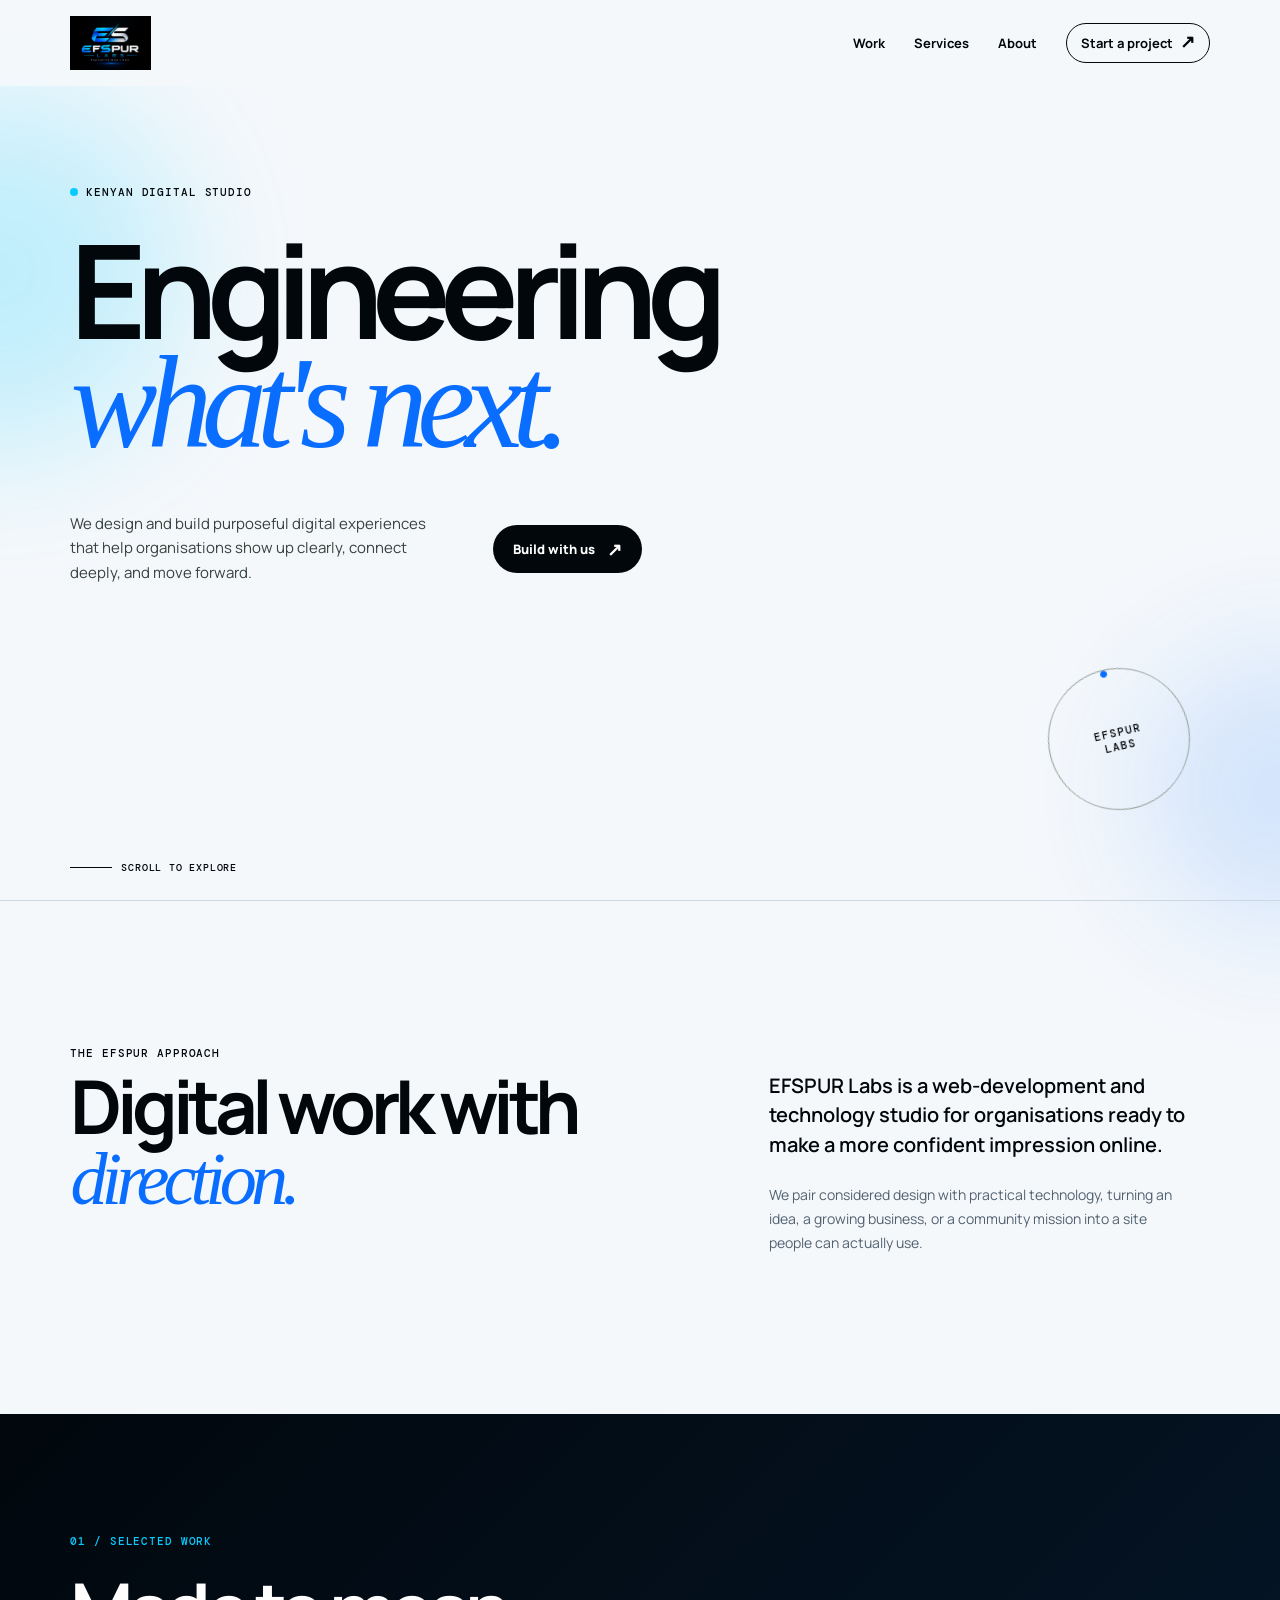
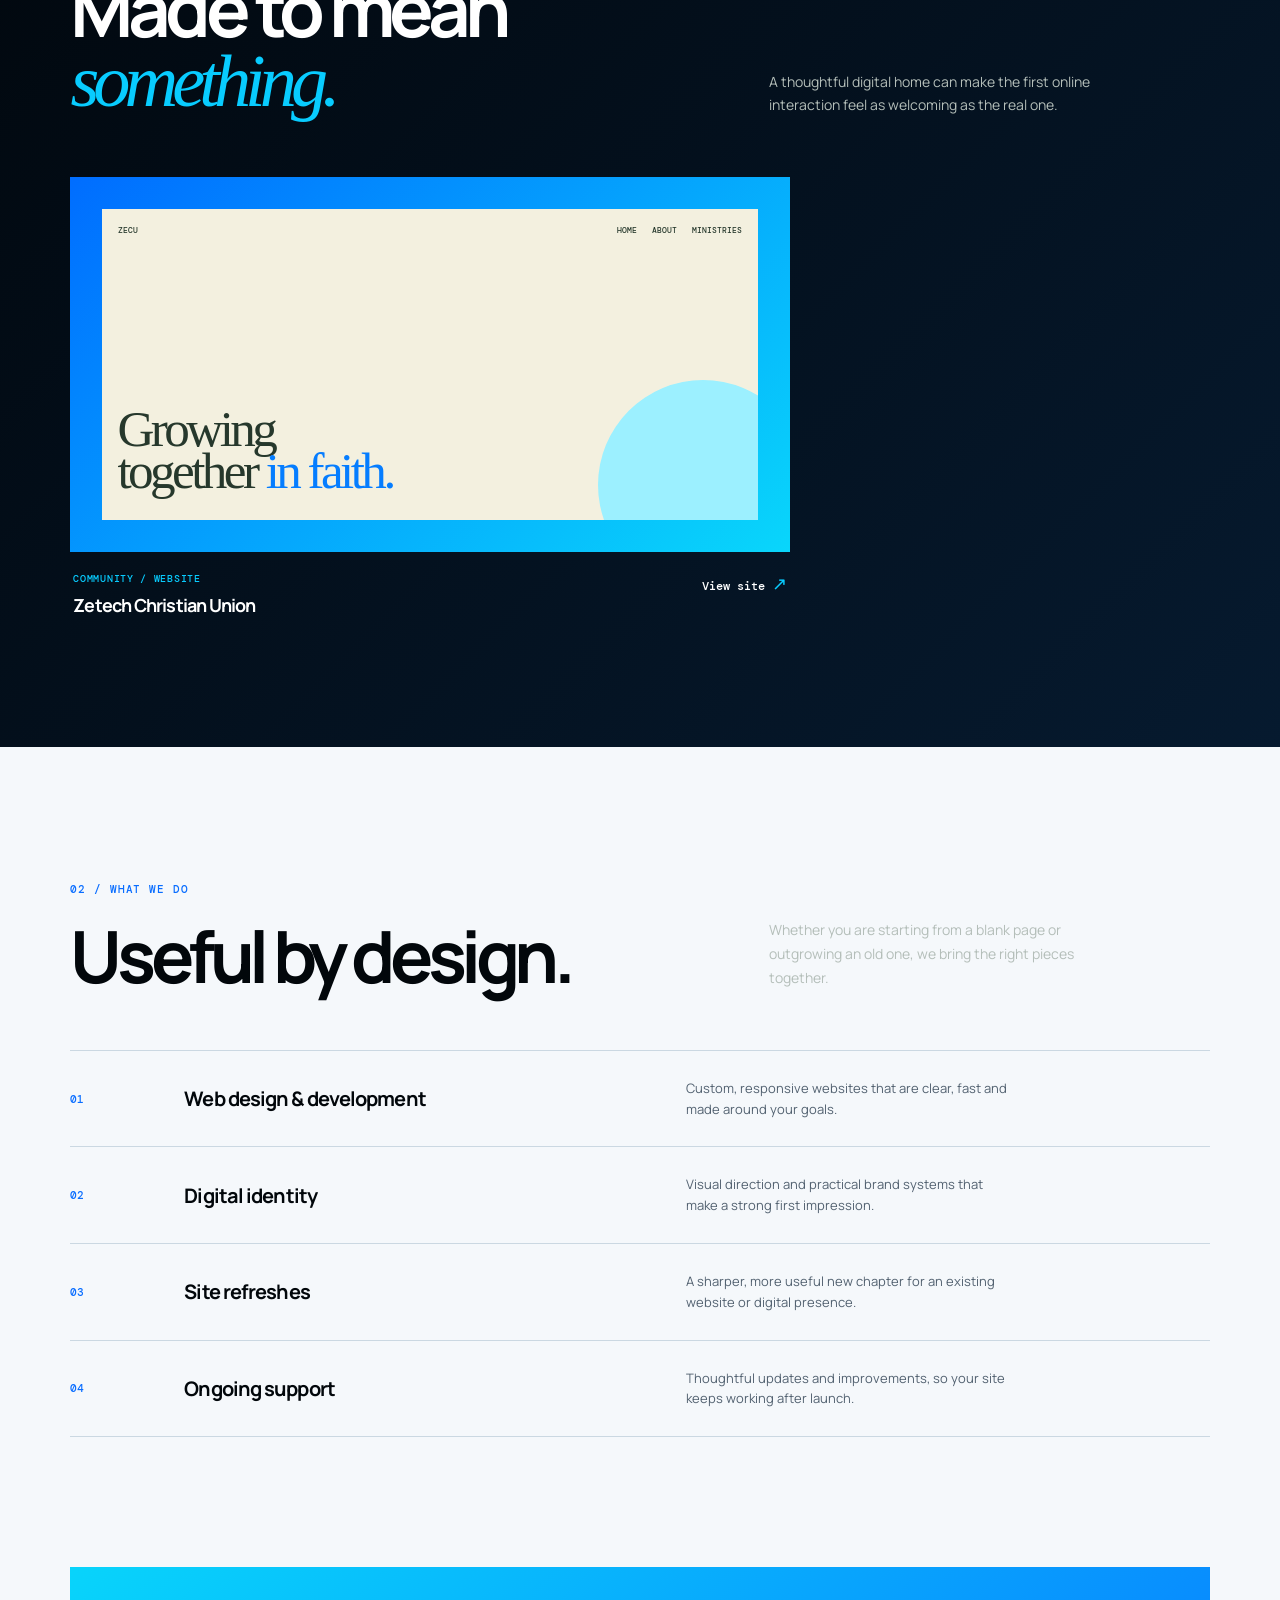
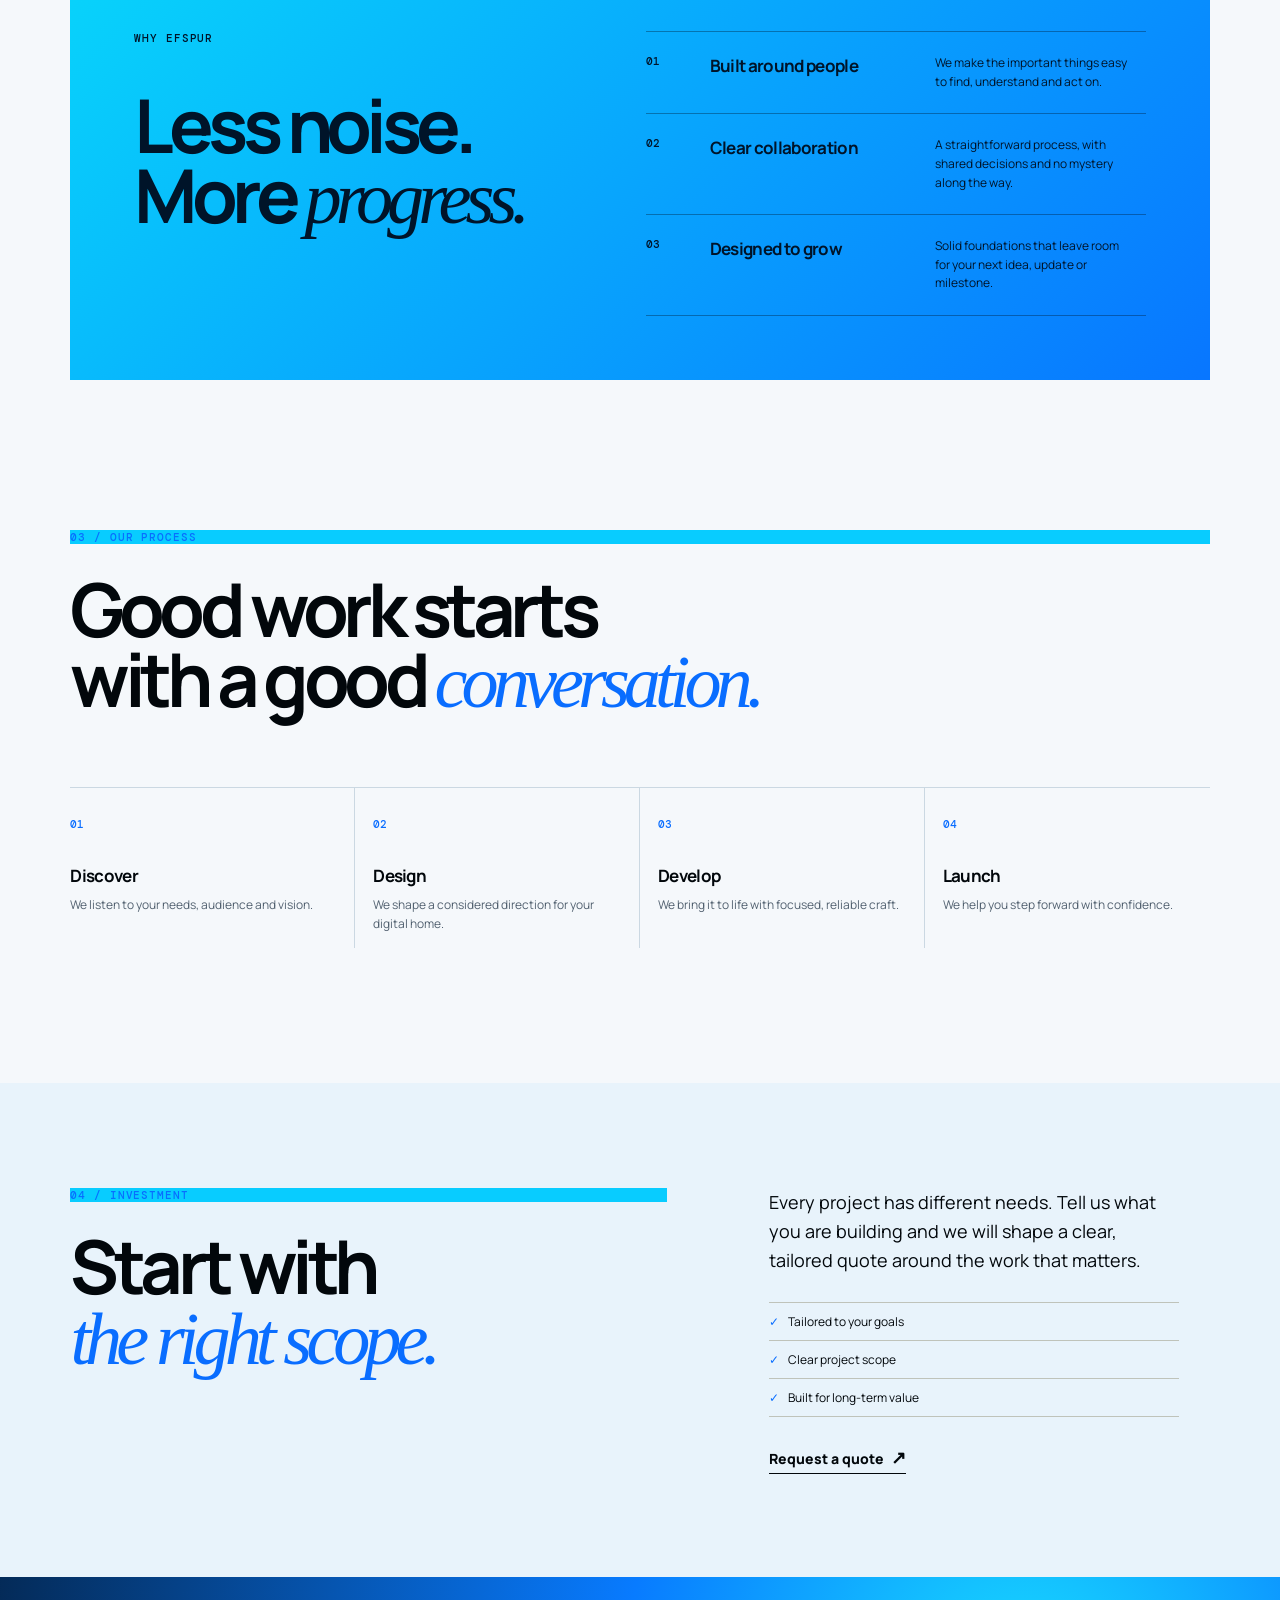
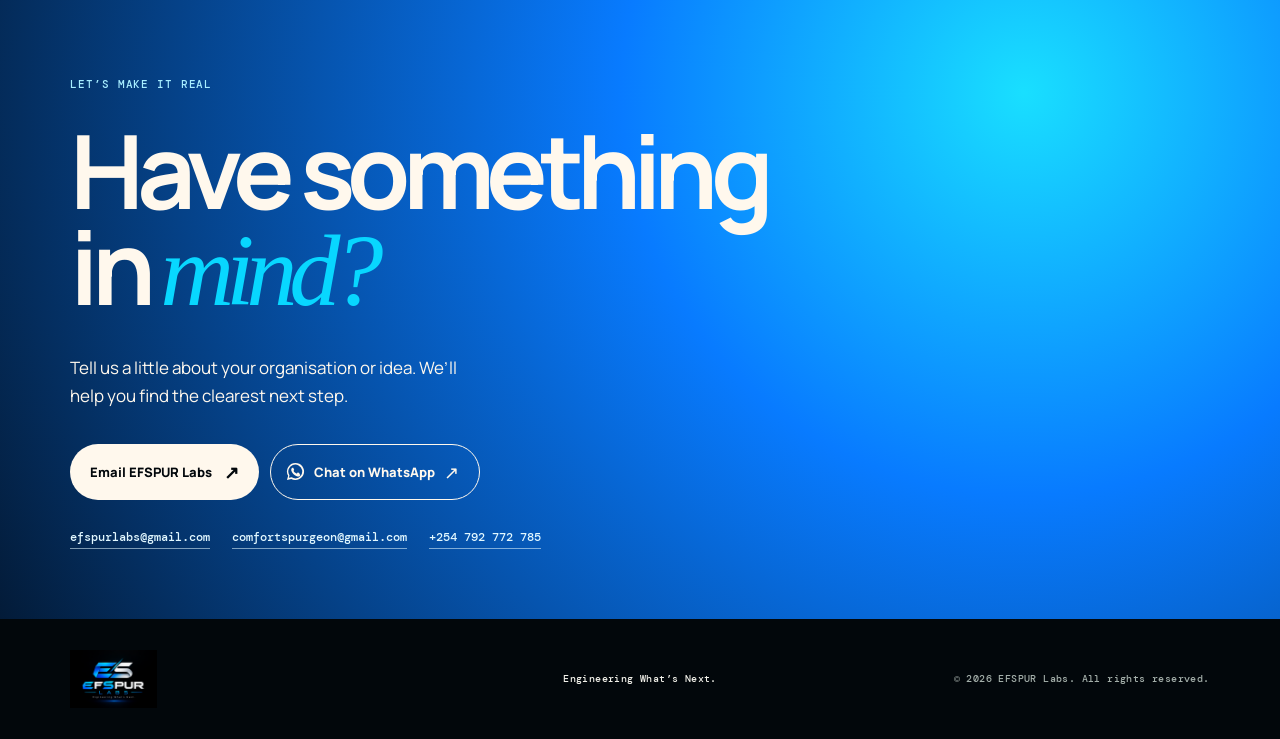
==== index.html @ affa37e0 "Add files via upload" ====
<!doctype html>
<html lang="en">
<head>
  <meta charset="UTF-8" />
  <meta name="viewport" content="width=device-width, initial-scale=1.0" />
  <meta name="description" content="EFSPUR Labs is a Kenyan digital studio engineering thoughtful websites and digital solutions." />
  <title>EFSPUR Labs — Engineering What's Next.</title>
  <link rel="preconnect" href="https://fonts.googleapis.com">
  <link rel="preconnect" href="https://fonts.gstatic.com" crossorigin>
  <link href="https://fonts.googleapis.com/css2?family=DM+Mono:wght@400;500&family=Manrope:wght@400;500;600;700;800&display=swap" rel="stylesheet">
  <link rel="stylesheet" href="styles.css" />
  <link rel="stylesheet" href="theme.css" />
  <link rel="stylesheet" href="motion.css" />
</head>
<body>
  <div class="page-glow glow-one"></div><div class="page-glow glow-two"></div>
  <header class="site-header">
    <a class="brand brand-logo" href="#top" aria-label="EFSPUR Labs home"><img src="efspur-labs-logo.png" alt="EFSPUR Labs — Engineering What's Next." /></a>
    <button class="menu-button" aria-label="Open navigation" aria-expanded="false"><span></span><span></span></button>
    <nav class="site-nav" aria-label="Main navigation">
      <a href="#work">Work</a><a href="#services">Services</a><a href="#about">About</a><a href="#contact" class="nav-cta">Start a project <span>↗</span></a>
    </nav>
  </header>

  <main id="top">
    <section class="hero section-pad">
      <div class="eyebrow reveal"><span></span> Kenyan digital studio</div>
      <h1>Engineering<br><em>what's next.</em></h1>
      <div class="hero-bottom reveal">
        <p>We design and build purposeful digital experiences that help organisations show up clearly, connect deeply, and move forward.</p>
        <a class="button button-dark" href="#contact">Build with us <span>↗</span></a>
      </div>
      <div class="hero-orbit" aria-hidden="true"><span>●</span><div>EFSPUR<br>LABS</div></div>
      <div class="scroll-cue"><span></span> Scroll to explore</div>
    </section>

    <section class="intro section-pad reveal-section" id="about">
      <p class="section-kicker">The EFSPUR approach</p>
      <div class="intro-grid">
        <h2>Digital work with <em>direction.</em></h2>
        <div><p class="lead">EFSPUR Labs is a web-development and technology studio for organisations ready to make a more confident impression online.</p><p>We pair considered design with practical technology, turning an idea, a growing business, or a community mission into a site people can actually use.</p></div>
      </div>
    </section>

    <section class="work section-pad reveal-section" id="work">
      <div class="section-heading"><div><p class="section-kicker">01 / Selected work</p><h2>Made to mean<br><em>something.</em></h2></div><p>A thoughtful digital home can make the first online interaction feel as welcoming as the real one.</p></div>
      <div class="project-grid" style="grid-template-columns:minmax(0, 720px)">
        <article class="project-card zecu">
          <div class="project-art"><div class="art-window"><div class="art-nav">ZECU <span>HOME&nbsp;&nbsp; ABOUT&nbsp;&nbsp; MINISTRIES</span></div><div class="zecu-art-copy">Growing<br>together <b>in faith.</b></div><div class="art-sun"></div></div></div>
          <div class="project-meta"><div><p class="project-type">Community / Website</p><h3>Zetech Christian Union</h3></div><a href="https://zetec-christianunion-zecu.netlify.app" target="_blank" rel="noreferrer" aria-label="Visit Zetech Christian Union website">View site <span>↗</span></a></div>
        </article>
      </div>
    </section>

    <section class="services section-pad reveal-section" id="services">
      <div class="section-heading"><div><p class="section-kicker">02 / What we do</p><h2>Useful by design.</h2></div><p>Whether you are starting from a blank page or outgrowing an old one, we bring the right pieces together.</p></div>
      <div class="service-list">
        <article><span>01</span><h3>Web design & development</h3><p>Custom, responsive websites that are clear, fast and made around your goals.</p></article>
        <article><span>02</span><h3>Digital identity</h3><p>Visual direction and practical brand systems that make a strong first impression.</p></article>
        <article><span>03</span><h3>Site refreshes</h3><p>A sharper, more useful new chapter for an existing website or digital presence.</p></article>
        <article><span>04</span><h3>Ongoing support</h3><p>Thoughtful updates and improvements, so your site keeps working after launch.</p></article>
      </div>
    </section>

    <section class="reasons section-pad reveal-section">
      <div class="reasons-card"><div class="reason-title"><p class="section-kicker">Why EFSPUR</p><h2>Less noise.<br>More <em>progress.</em></h2></div><div class="reason-list"><div><b>01</b><h3>Built around people</h3><p>We make the important things easy to find, understand and act on.</p></div><div><b>02</b><h3>Clear collaboration</h3><p>A straightforward process, with shared decisions and no mystery along the way.</p></div><div><b>03</b><h3>Designed to grow</h3><p>Solid foundations that leave room for your next idea, update or milestone.</p></div></div></div>
    </section>

    <section class="process section-pad reveal-section">
      <p class="section-kicker">03 / Our process</p><h2>Good work starts<br>with a good <em>conversation.</em></h2>
      <div class="process-grid"><div><span>01</span><h3>Discover</h3><p>We listen to your needs, audience and vision.</p></div><div><span>02</span><h3>Design</h3><p>We shape a considered direction for your digital home.</p></div><div><span>03</span><h3>Develop</h3><p>We bring it to life with focused, reliable craft.</p></div><div><span>04</span><h3>Launch</h3><p>We help you step forward with confidence.</p></div></div>
    </section>

    <section class="pricing section-pad reveal-section">
      <div><p class="section-kicker">04 / Investment</p><h2>Start with<br><em>the right scope.</em></h2></div>
      <div class="pricing-copy"><p>Every project has different needs. Tell us what you are building and we will shape a clear, tailored quote around the work that matters.</p><ul><li>Tailored to your goals</li><li>Clear project scope</li><li>Built for long-term value</li></ul><a class="text-link" href="#contact">Request a quote <span>↗</span></a></div>
    </section>

    <section class="contact section-pad reveal-section" id="contact">
      <p class="section-kicker">Let’s make it real</p><h2>Have something<br>in <em>mind?</em></h2>
      <p class="contact-copy">Tell us a little about your organisation or idea. We’ll help you find the clearest next step.</p>
      <div class="contact-actions"><a class="button button-light" href="mailto:efspurlabs@gmail.com">Email EFSPUR Labs <span>↗</span></a><a class="button button-outline whatsapp-button" href="https://wa.me/254792772785" target="_blank" rel="noreferrer"><svg viewBox="0 0 32 32" aria-hidden="true"><path d="M16 3a13 13 0 0 0-11.2 19.6L3 29l6.6-1.7A13 13 0 1 0 16 3Zm0 23.6c-2.1 0-4.1-.6-5.8-1.7l-.4-.2-3.9 1 1-3.8-.3-.4A10.6 10.6 0 1 1 16 26.6Zm5.8-7.9c-.3-.2-1.8-.9-2.1-1-.3-.1-.5-.2-.7.2-.2.3-.8 1-.9 1.2-.2.2-.3.2-.6.1-1.9-.9-3.2-1.8-4.4-3.9-.3-.5.3-.5.8-1.4.1-.2.1-.4 0-.6l-1-2.3c-.3-.7-.5-.6-.7-.6h-.6c-.2 0-.6.1-.9.4-.3.3-1.2 1.2-1.2 3 0 1.8 1.3 3.4 1.5 3.6.2.2 2.4 3.8 5.9 5.3 2.2 1 3.1 1.1 4.2.9.7-.1 1.8-.7 2-1.4.3-.7.3-1.3.2-1.4-.1-.1-.3-.2-.6-.4Z"/></svg><span>Chat on WhatsApp</span><b>↗</b></a></div>
      <div class="contact-details"><a href="mailto:efspurlabs@gmail.com">efspurlabs@gmail.com</a><a href="mailto:comfortspurgeon@gmail.com">comfortspurgeon@gmail.com</a><a href="tel:+254792772785">+254 792 772 785</a></div>
    </section>
  </main>

  <footer><a class="brand brand-logo" href="#top" aria-label="EFSPUR Labs home"><img src="efspur-labs-logo.png" alt="EFSPUR Labs" /></a><p>Engineering What’s Next.</p><p>© <span id="year"></span> EFSPUR Labs. All rights reserved.</p></footer>
  <script src="script.js"></script>
</body>
</html>
---- styles.css ----
:root{--ink:#17231f;--paper:#f2f1ea;--acid:#c9fa64;--orange:#f06648;--muted:#65716b;--line:#c8cbc4}*{box-sizing:border-box}html{scroll-behavior:smooth}body{margin:0;background:var(--paper);color:var(--ink);font-family:Manrope,Arial,sans-serif;overflow-x:hidden}.page-glow{position:absolute;border-radius:50%;filter:blur(70px);opacity:.18;pointer-events:none}.glow-one{background:var(--acid);height:360px;width:360px;top:90px;left:-180px}.glow-two{background:#ffbf89;height:280px;width:280px;top:650px;right:-140px}.site-header{height:86px;padding:0 5.5vw;display:flex;align-items:center;justify-content:space-between;position:relative;z-index:4}.brand{color:var(--ink);font-weight:800;letter-spacing:-1.1px;text-decoration:none;font-size:18px;display:flex;align-items:center;gap:9px}.brand i{font-style:normal;font-weight:400}.brand-mark{display:grid;place-items:center;background:var(--ink);color:var(--acid);font-family:"DM Mono",monospace;font-size:14px;width:27px;height:27px;border-radius:50%;letter-spacing:0}.site-nav{display:flex;align-items:center;gap:29px}.site-nav a{color:var(--ink);text-decoration:none;font-size:13px;font-weight:700}.site-nav .nav-cta{border:1px solid var(--ink);padding:10px 14px;border-radius:30px}.site-nav span,.button span,.text-link span{font-size:18px;line-height:0;margin-left:4px}.menu-button{display:none}.section-pad{padding-left:5.5vw;padding-right:5.5vw}.hero{min-height:calc(100vh - 86px);position:relative;padding-top:11vh;padding-bottom:52px}.eyebrow,.section-kicker{font:500 11px "DM Mono",monospace;letter-spacing:.08em;text-transform:uppercase}.eyebrow{display:flex;align-items:center;gap:8px}.eyebrow span{height:8px;width:8px;border-radius:50%;background:var(--orange)}h1,h2,h3,p{margin-top:0}h1{font-size:clamp(64px,10.2vw,148px);font-weight:700;letter-spacing:-.083em;line-height:.83;margin:36px 0 54px;max-width:950px}h1 em,h2 em{font-family:Georgia,serif;font-weight:400;letter-spacing:-.08em}h1 em{color:var(--orange)}.hero-bottom{display:flex;align-items:center;gap:38px}.hero-bottom p{max-width:385px;font-size:15px;line-height:1.65;margin:0;color:#35423d}.button{display:inline-flex;gap:8px;align-items:center;border-radius:40px;padding:15px 20px;text-decoration:none;font-size:13px;font-weight:800;white-space:nowrap}.button-dark{background:var(--ink);color:white}.hero-orbit{position:absolute;right:7vw;bottom:10vh;width:142px;height:142px;border:1px solid #94a099;border-radius:50%;display:grid;place-items:center;transform:rotate(-13deg);font:500 11px "DM Mono",monospace;text-align:center;letter-spacing:.09em}.hero-orbit span{position:absolute;color:var(--orange);font-size:16px;top:-8px}.scroll-cue{position:absolute;bottom:26px;left:5.5vw;font:500 10px "DM Mono",monospace;text-transform:uppercase;letter-spacing:.08em;display:flex;align-items:center;gap:9px}.scroll-cue span{height:1px;width:42px;background:var(--ink)}.intro{padding-top:145px;padding-bottom:145px;border-top:1px solid var(--line)}.intro-grid,.section-heading,.pricing{display:grid;grid-template-columns:1.15fr .85fr;gap:8vw}.intro h2,h2{font-size:clamp(40px,5.8vw,77px);line-height:.94;letter-spacing:-.075em;margin:0}.intro h2 em{color:var(--orange)}.intro-grid>div{max-width:420px}.lead{font-size:20px;line-height:1.47;font-weight:600;margin:0 0 24px}.intro-grid>div>p:last-child,.section-heading>p{font-size:14px;line-height:1.7;color:var(--muted)}.work{background:var(--ink);color:white;padding-top:120px;padding-bottom:130px}.section-heading{align-items:end;margin-bottom:60px}.section-heading .section-kicker{color:var(--acid);margin-bottom:26px}.section-heading h2 em{color:var(--acid)}.section-heading>p{color:#b4beb9;margin:0;max-width:330px}.project-grid{display:grid;grid-template-columns:1fr 1fr;gap:24px}.project-art{height:375px;position:relative;overflow:hidden}.zecu .project-art{background:#b8cf74;padding:32px}.art-window{height:100%;background:#f3f0df;color:#26382c;padding:16px;position:relative;overflow:hidden}.art-nav{font:500 8px "DM Mono",monospace;display:flex;justify-content:space-between}.zecu-art-copy{position:absolute;left:15px;bottom:28px;font-family:Georgia,serif;font-size:clamp(30px,4vw,57px);line-height:.82;letter-spacing:-.07em}.zecu-art-copy b{font-weight:400;color:#658f55}.art-sun{position:absolute;height:210px;width:210px;border-radius:50%;background:#dce77d;right:-50px;bottom:-70px}.fountain .project-art{background:#702e25;color:#f5d298;padding:34px}.fountain-cross{font-size:38px;line-height:1}.fountain-art-copy{font-family:Georgia,serif;font-size:clamp(31px,4vw,55px);line-height:.92;letter-spacing:-.06em;position:absolute;bottom:46px;left:34px;z-index:1}.fountain-art-copy b{font-weight:400;color:#fff2d4}.fountain-arc{height:300px;width:300px;border-radius:50%;border:1px solid #d38666;position:absolute;right:-80px;top:43px}.fountain-verse{position:absolute;right:32px;bottom:24px;font:10px "DM Mono",monospace;letter-spacing:.1em}.project-meta{padding:20px 3px 0;display:flex;justify-content:space-between;gap:10px}.project-type{font:500 10px "DM Mono",monospace;color:var(--acid);text-transform:uppercase;letter-spacing:.07em;margin-bottom:8px}.project-meta h3{font-size:18px;letter-spacing:-.05em;margin:0}.project-meta a{color:white;font:500 12px "DM Mono",monospace;text-decoration:none;white-space:nowrap}.project-meta a span{color:var(--acid);font-size:18px}.services{padding-top:135px;padding-bottom:130px}.services .section-heading .section-kicker,.process .section-kicker,.pricing .section-kicker{color:var(--orange)}.services .section-heading h2{font-size:clamp(40px,5.8vw,72px)}.service-list{border-top:1px solid var(--line)}.service-list article{display:grid;grid-template-columns:10% 44% 1fr;align-items:center;border-bottom:1px solid var(--line);padding:27px 0}.service-list span,.process-grid span{font:500 11px "DM Mono",monospace;color:var(--orange)}.service-list h3{font-size:20px;letter-spacing:-.045em;margin:0}.service-list p{font-size:13px;line-height:1.6;color:var(--muted);margin:0;max-width:330px}.reasons{padding-bottom:130px}.reasons-card{background:var(--acid);padding:64px;display:grid;grid-template-columns:.9fr 1.1fr;gap:8vw}.reason-title .section-kicker{margin-bottom:45px}.reason-list{border-top:1px solid #8dad47}.reason-list>div{display:grid;grid-template-columns:50px 1fr 1fr;gap:14px;border-bottom:1px solid #8dad47;padding:22px 0}.reason-list b{font:500 11px "DM Mono",monospace}.reason-list h3{font-size:17px;letter-spacing:-.04em;margin:0}.reason-list p{font-size:12px;line-height:1.55;margin:0;max-width:200px}.process{padding-top:20px;padding-bottom:135px}.process>.section-kicker{margin-bottom:30px}.process>h2{margin-bottom:70px}.process>h2 em{color:var(--orange)}.process-grid{display:grid;grid-template-columns:repeat(4,1fr);border-top:1px solid var(--line)}.process-grid>div{padding:23px 18px 0 0;border-right:1px solid var(--line);min-height:160px}.process-grid>div:not(:first-child){padding-left:18px}.process-grid>div:last-child{border:0}.process-grid h3{font-size:17px;letter-spacing:-.04em;margin:31px 0 9px}.process-grid p{font-size:12px;color:var(--muted);line-height:1.55}.pricing{background:#ebe9df;padding-top:105px;padding-bottom:108px;align-items:start}.pricing h2{margin:29px 0 0}.pricing h2 em{color:var(--orange)}.pricing-copy{max-width:410px}.pricing-copy>p{font-size:18px;line-height:1.6;margin-bottom:27px}.pricing ul{padding:0;margin:0 0 30px;list-style:none;border-top:1px solid #bfc3ba}.pricing li{font-size:12px;border-bottom:1px solid #bfc3ba;padding:10px 0}.pricing li:before{content:'✓';color:var(--orange);margin-right:9px}.text-link{color:var(--ink);font-weight:800;text-decoration:none;border-bottom:1px solid var(--ink);padding-bottom:5px;font-size:14px}.contact{background:var(--orange);min-height:610px;color:#fff8ed;padding-top:100px;padding-bottom:70px;position:relative}.contact .section-kicker{color:#54261d;margin-bottom:31px}.contact h2{font-size:clamp(55px,8vw,108px)}.contact h2 em{color:var(--ink)}.contact-copy{font-size:17px;line-height:1.6;max-width:410px;margin:35px 0}.contact-actions{display:flex;gap:11px;flex-wrap:wrap}.button-light{background:#fff8ed;color:var(--ink)}.button-outline{color:#fff8ed;border:1px solid #fff8ed}.contact-note{font:10px "DM Mono",monospace;color:#6a3027;position:absolute;bottom:28px;left:5.5vw;margin:0}.contact-note code{font:inherit}footer{background:var(--ink);color:#f2f1ea;padding:31px 5.5vw;display:grid;grid-template-columns:1fr 1fr 1fr;align-items:center}footer .brand{color:#fff}footer .brand-mark{background:var(--acid);color:var(--ink)}footer p{font:500 10px "DM Mono",monospace;letter-spacing:.04em;margin:0;text-align:center}footer p:last-child{text-align:right;color:#a4afaa}
@media(max-width:700px){.site-header{height:70px;padding:0 6vw}.site-nav{position:absolute;top:70px;left:0;right:0;padding:22px 6vw 28px;background:var(--paper);border-bottom:1px solid var(--line);display:none;flex-direction:column;align-items:flex-start;gap:20px}.site-nav.open{display:flex}.menu-button{display:grid;width:32px;height:28px;border:0;background:none;padding:5px 0;align-content:center;gap:6px}.menu-button span{display:block;height:1.5px;width:28px;background:var(--ink)}.hero{min-height:640px;padding-top:10vh;padding-left:6vw;padding-right:6vw}.hero-bottom{display:block}.hero-bottom p{margin-bottom:25px}.hero-orbit{width:95px;height:95px;right:7vw;bottom:65px;font-size:8px}.scroll-cue{left:6vw}.section-pad{padding-left:6vw;padding-right:6vw}.intro,.work,.services{padding-top:78px;padding-bottom:78px}.intro-grid,.section-heading,.pricing{grid-template-columns:1fr;gap:26px}.intro h2{margin-bottom:8px}.lead{font-size:17px}.section-heading{margin-bottom:38px}.section-heading>p{max-width:100%}.project-grid{grid-template-columns:1fr;gap:40px}.project-art{height:285px}.service-list article{grid-template-columns:13% 1fr;padding:23px 0;gap:0}.service-list p{grid-column:2;margin-top:9px}.reasons{padding-bottom:78px}.reasons-card{padding:35px 25px;grid-template-columns:1fr;gap:35px}.reason-title .section-kicker{margin-bottom:27px}.reason-list>div{grid-template-columns:32px 1fr;gap:8px;padding:18px 0}.reason-list p{grid-column:2}.process{padding-bottom:78px}.process>h2{margin-bottom:42px}.process-grid{grid-template-columns:1fr 1fr}.process-grid>div{min-height:145px;padding:20px 14px 0 0!important;border-right:1px solid var(--line)!important;border-bottom:1px solid var(--line)}.process-grid>div:nth-child(even){padding-left:14px!important;border-right:0!important}.process-grid>div:nth-child(3),.process-grid>div:nth-child(4){border-bottom:0}.pricing{padding-top:76px;padding-bottom:76px}.contact{min-height:570px;padding-top:75px}.contact-note{left:6vw;right:6vw;line-height:1.5}footer{padding:28px 6vw;grid-template-columns:1fr;gap:15px}footer p,footer p:last-child{text-align:left}.zecu .project-art{padding:20px}.fountain .project-art{padding:25px}.fountain-art-copy{left:25px;bottom:36px}.fountain-verse{right:23px;bottom:18px}}
---- theme.css ----
/* EFSPUR Labs logo palette: black, electric cyan, vivid blue and silver-white. */
:root {
  --ink: #02070b;
  --paper: #f5f8fb;
  --acid: #08ccff;
  --orange: #096dff;
  --muted: #526170;
  --line: #cbd8e2;
}

.brand-logo { display: block; height: 52px; }
.brand-logo img { display: block; width: auto; height: 100%; object-fit: contain; }
.site-header .brand-logo { height: 54px; }
.site-header { background: rgba(245, 248, 251, .86); backdrop-filter: blur(16px); }

.glow-one { background: #08ccff; opacity: .22; }
.glow-two { background: #096dff; opacity: .15; }
.eyebrow span, .process .section-kicker, .pricing .section-kicker { background-color: #08ccff; color: #096dff; }
h1 em, .intro h2 em, .process>h2 em, .pricing h2 em { color: #096dff; }
.section-heading .section-kicker, .section-heading h2 em, .project-type, .project-meta a span { color: #08ccff; }
.work { background: linear-gradient(135deg, #01070d 0%, #061a2f 100%); }
.zecu .project-art { background: linear-gradient(140deg, #006dff, #09d6fb); }
.zecu-art-copy b { color: #057dff; }
.art-sun { background: #9cf0ff; }
.reasons-card { background: linear-gradient(135deg, #08d4fb, #0876ff); color: #001429; }
.reason-list, .reason-list>div { border-color: rgba(0, 20, 41, .36); }
.service-list span, .process-grid span { color: #096dff; }
.pricing { background: #e8f3fb; }
.pricing li:before { color: #096dff; }
.contact { background: radial-gradient(circle at 80% 18%, #19dfff 0, #087bff 35%, #031b38 100%); }
.contact .section-kicker { color: #a7edff; }
.contact h2 em { color: #08d7ff; }
.contact-note { color: #c4efff; }
footer { background: #02070b; }
footer .brand-logo { height: 58px; }

@media (max-width: 700px) {
  .site-header .brand-logo { height: 43px; }
  footer .brand-logo { height: 45px; }
}
---- motion.css ----
/* Subtle movement keeps the experience lively while preserving readability. */
@keyframes rise-in { from { opacity: 0; transform: translateY(22px); } to { opacity: 1; transform: translateY(0); } }
@keyframes orbit { to { transform: rotate(347deg); } }
@keyframes pulse { 0%, 100% { box-shadow: 0 0 0 0 rgba(8, 204, 255, .48); } 50% { box-shadow: 0 0 0 12px rgba(8, 204, 255, 0); } }
@keyframes sheen { to { transform: translateX(170%) skewX(-18deg); } }

h1 { animation: rise-in .85s cubic-bezier(.2,.8,.2,1) both; }
.hero .reveal { animation: rise-in .7s .18s cubic-bezier(.2,.8,.2,1) both; }
.hero-orbit { animation: orbit 18s linear infinite; }
.button, .project-card, .service-list article, .process-grid>div, .reason-list>div { transition: transform .28s ease, background-color .28s ease, box-shadow .28s ease; }
.button:hover { transform: translateY(-3px); box-shadow: 0 10px 24px rgba(2, 7, 11, .2); }
.project-card:hover { transform: translateY(-8px); }
.project-card:hover .project-art { box-shadow: 0 18px 36px rgba(0, 0, 0, .24); }
.service-list article:hover { background: rgba(8, 204, 255, .09); padding-left: 14px; }
.process-grid>div:hover { background: rgba(8, 204, 255, .11); transform: translateY(-5px); }
.reason-list>div:hover { background: rgba(255, 255, 255, .18); }
.reveal-section { opacity: 0; transform: translateY(30px); transition: opacity .75s ease, transform .75s cubic-bezier(.2,.8,.2,1); }
.reveal-section.is-visible { opacity: 1; transform: translateY(0); }
.whatsapp-button { padding-left: 14px; }
.whatsapp-button span { font-size: 13px; line-height: normal; margin-left: 0; }
.whatsapp-button svg { width: 21px; height: 21px; fill: currentColor; flex: 0 0 auto; }
.whatsapp-button b { font-size: 18px; font-weight: 400; margin-left: 1px; }
.whatsapp-button:hover svg { animation: pulse 1.1s infinite; border-radius: 50%; }
.contact-details { display: flex; flex-wrap: wrap; gap: 10px 22px; margin-top: 29px; }
.contact-details a { color: #e2f8ff; font: 500 12px "DM Mono", monospace; text-decoration: none; border-bottom: 1px solid rgba(226,248,255,.55); padding-bottom: 3px; }
.contact-details a:hover { color: white; }

@media (prefers-reduced-motion: reduce) {
  *, *::before, *::after { animation-duration: .01ms !important; animation-iteration-count: 1 !important; scroll-behavior: auto !important; transition-duration: .01ms !important; }
  .reveal-section { opacity: 1; transform: none; }
}

@media (max-width: 700px) { .contact-details { gap: 13px; flex-direction: column; align-items: flex-start; } }
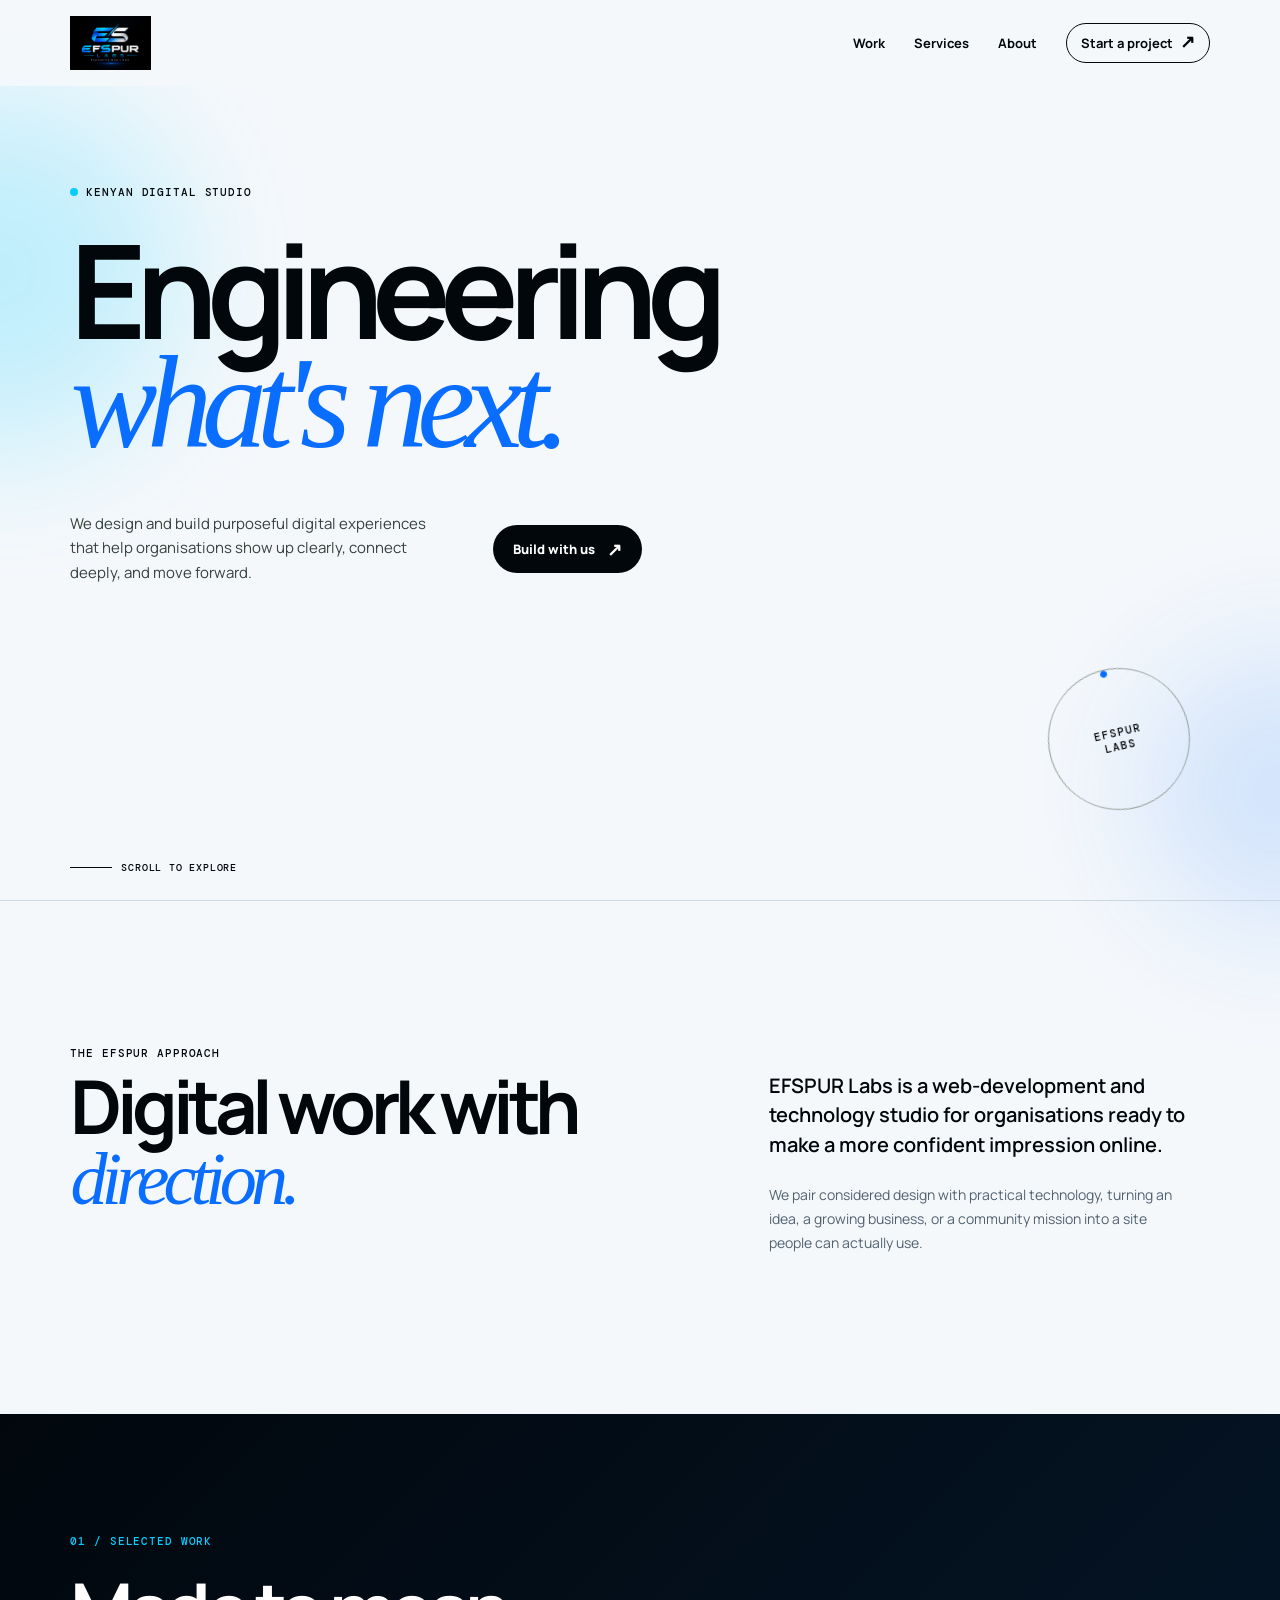
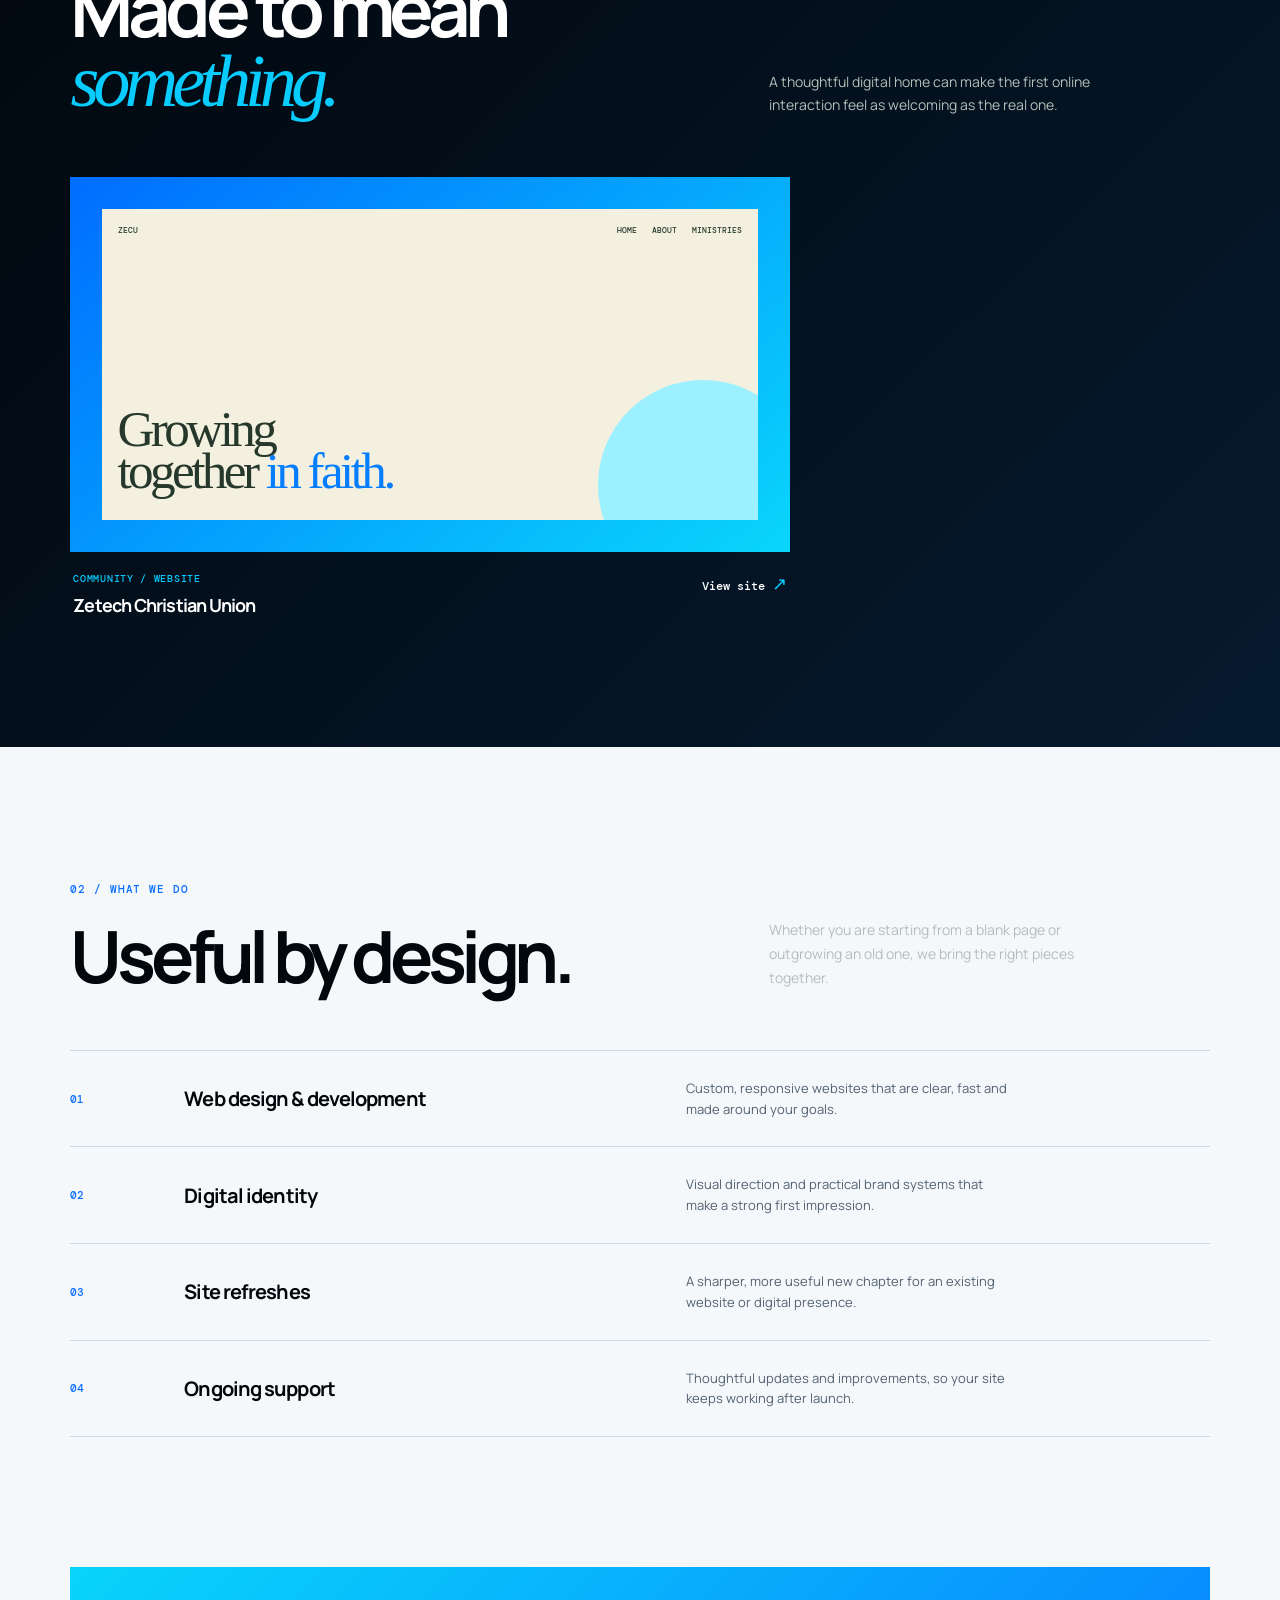
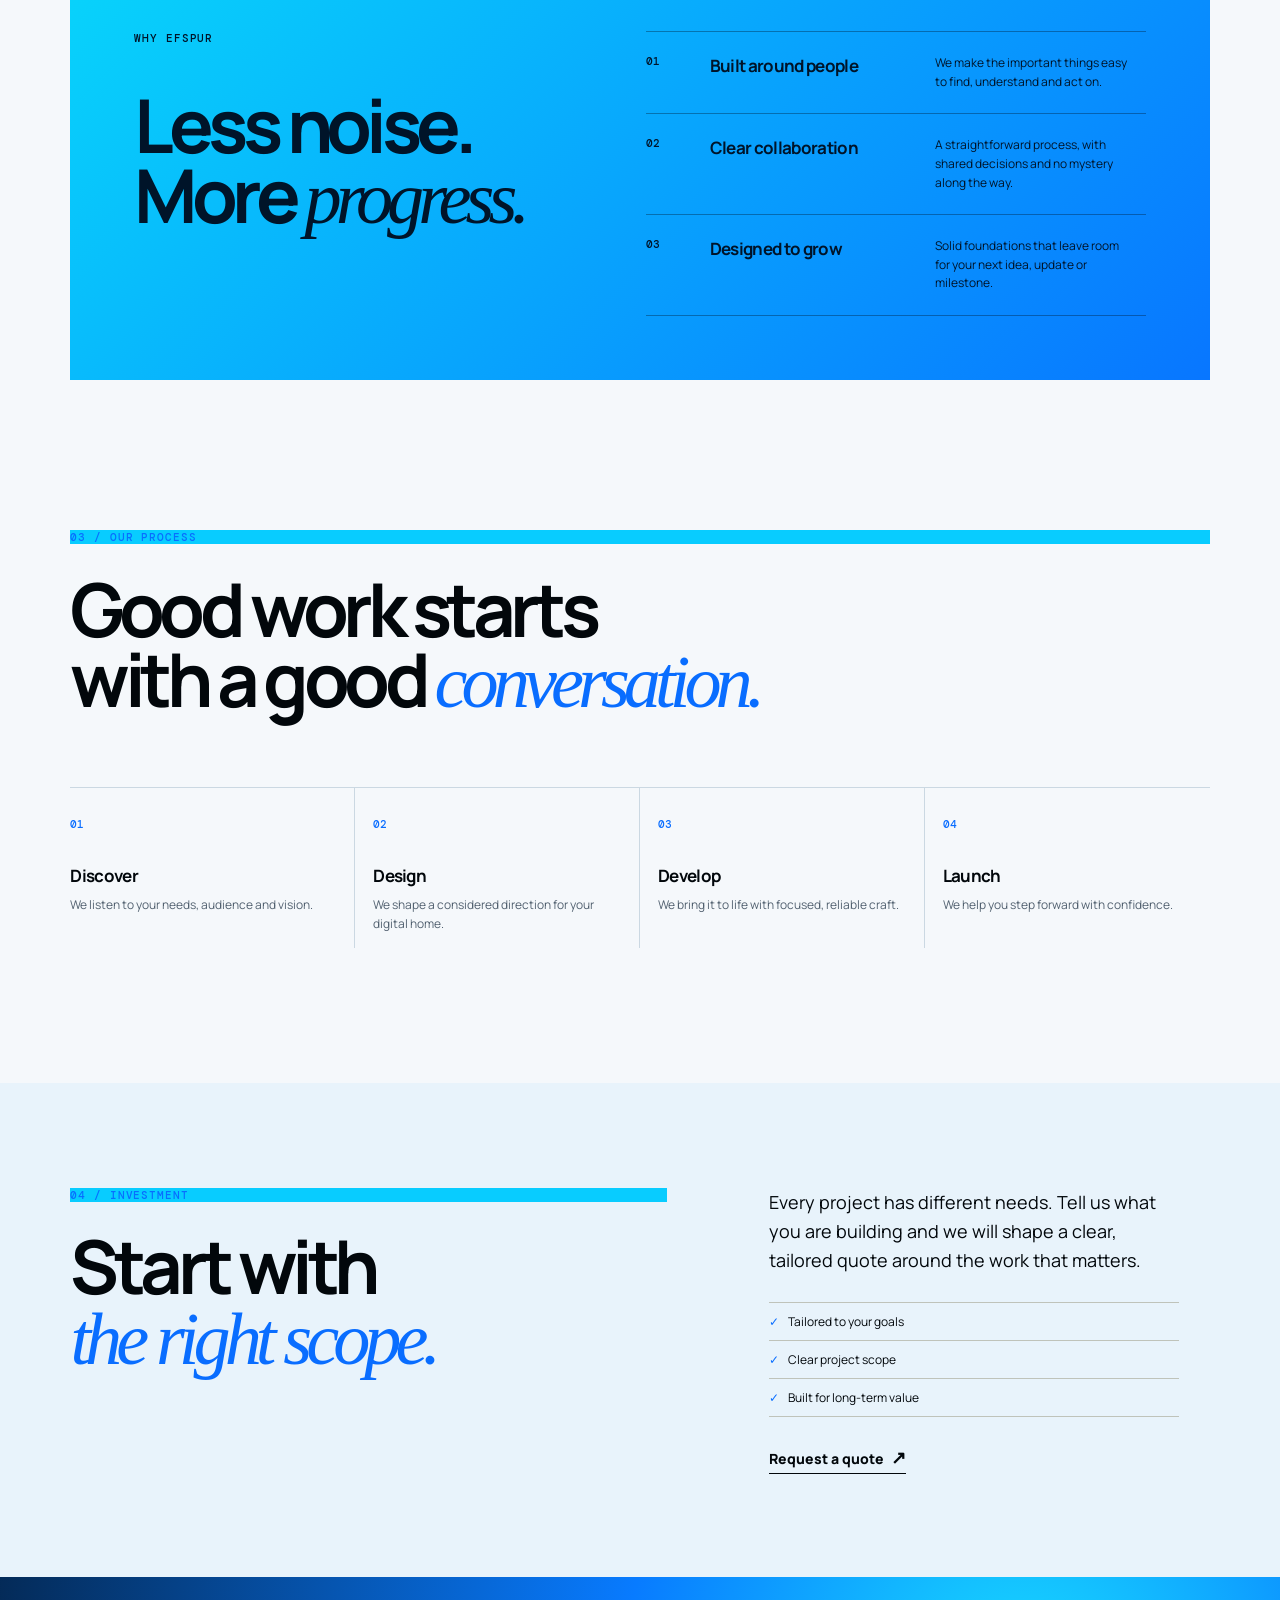
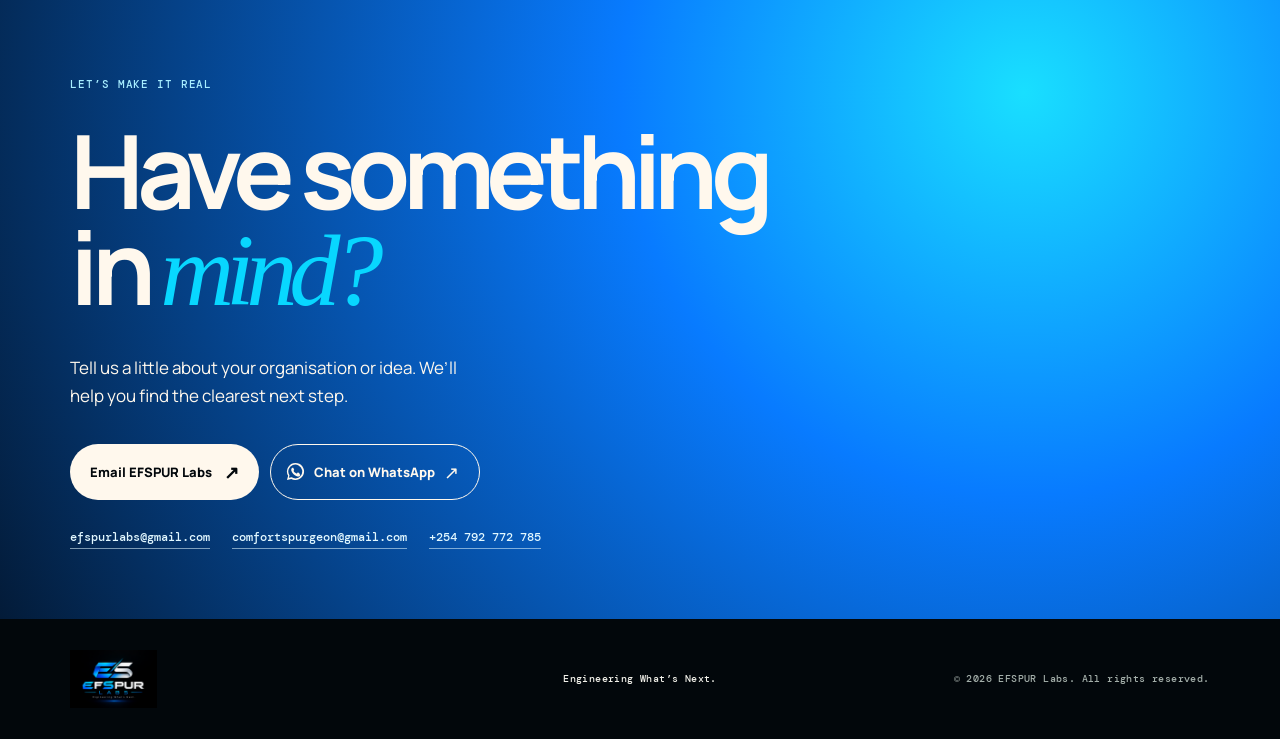
==== commit 8259e920: "Add files via upload" ====
--- a/index.html
+++ b/index.html
@@ -2,7 +2,7 @@
 <html lang="en">
 <head>
   <meta charset="UTF-8" />
-  <meta name="viewport" content="width=device-width, initial-scale=1.0" />
+  <meta name="viewport" content="width=device-width, initial-scale=1.0, minimum-scale=1.0, viewport-fit=cover" />
   <meta name="description" content="EFSPUR Labs is a Kenyan digital studio engineering thoughtful websites and digital solutions." />
   <title>EFSPUR Labs — Engineering What's Next.</title>
   <link rel="preconnect" href="https://fonts.googleapis.com">
@@ -44,7 +44,7 @@
 
     <section class="work section-pad reveal-section" id="work">
       <div class="section-heading"><div><p class="section-kicker">01 / Selected work</p><h2>Made to mean<br><em>something.</em></h2></div><p>A thoughtful digital home can make the first online interaction feel as welcoming as the real one.</p></div>
-      <div class="project-grid" style="grid-template-columns:minmax(0, 720px)">
+      <div class="project-grid single-project-grid">
         <article class="project-card zecu">
           <div class="project-art"><div class="art-window"><div class="art-nav">ZECU <span>HOME&nbsp;&nbsp; ABOUT&nbsp;&nbsp; MINISTRIES</span></div><div class="zecu-art-copy">Growing<br>together <b>in faith.</b></div><div class="art-sun"></div></div></div>
           <div class="project-meta"><div><p class="project-type">Community / Website</p><h3>Zetech Christian Union</h3></div><a href="https://zetec-christianunion-zecu.netlify.app" target="_blank" rel="noreferrer" aria-label="Visit Zetech Christian Union website">View site <span>↗</span></a></div>
--- a/theme.css
+++ b/theme.css
@@ -7,6 +7,11 @@
   --muted: #526170;
   --line: #cbd8e2;
 }
+
+/* Keep the layout locked to the device width, even when animated elements extend outward. */
+html, body { width: 100%; max-width: 100%; overflow-x: clip; overscroll-behavior-x: none; touch-action: pan-y; }
+body { position: relative; min-width: 0; }
+main, section, footer { max-width: 100%; overflow-x: clip; }
 
 .brand-logo { display: block; height: 52px; }
 .brand-logo img { display: block; width: auto; height: 100%; object-fit: contain; }
@@ -19,6 +24,7 @@
 h1 em, .intro h2 em, .process>h2 em, .pricing h2 em { color: #096dff; }
 .section-heading .section-kicker, .section-heading h2 em, .project-type, .project-meta a span { color: #08ccff; }
 .work { background: linear-gradient(135deg, #01070d 0%, #061a2f 100%); }
+.single-project-grid { grid-template-columns: minmax(0, 720px); }
 .zecu .project-art { background: linear-gradient(140deg, #006dff, #09d6fb); }
 .zecu-art-copy b { color: #057dff; }
 .art-sun { background: #9cf0ff; }
@@ -35,6 +41,11 @@
 footer .brand-logo { height: 58px; }
 
 @media (max-width: 700px) {
+  h1, h2, h3, p, a { overflow-wrap: anywhere; }
+  .intro-grid, .section-heading, .pricing, .project-grid, .process-grid { min-width: 0; max-width: 100%; }
+  .project-meta { min-width: 0; }
+  .project-meta h3 { min-width: 0; }
   .site-header .brand-logo { height: 43px; }
   footer .brand-logo { height: 45px; }
+  .single-project-grid { grid-template-columns: minmax(0, 1fr); }
 }
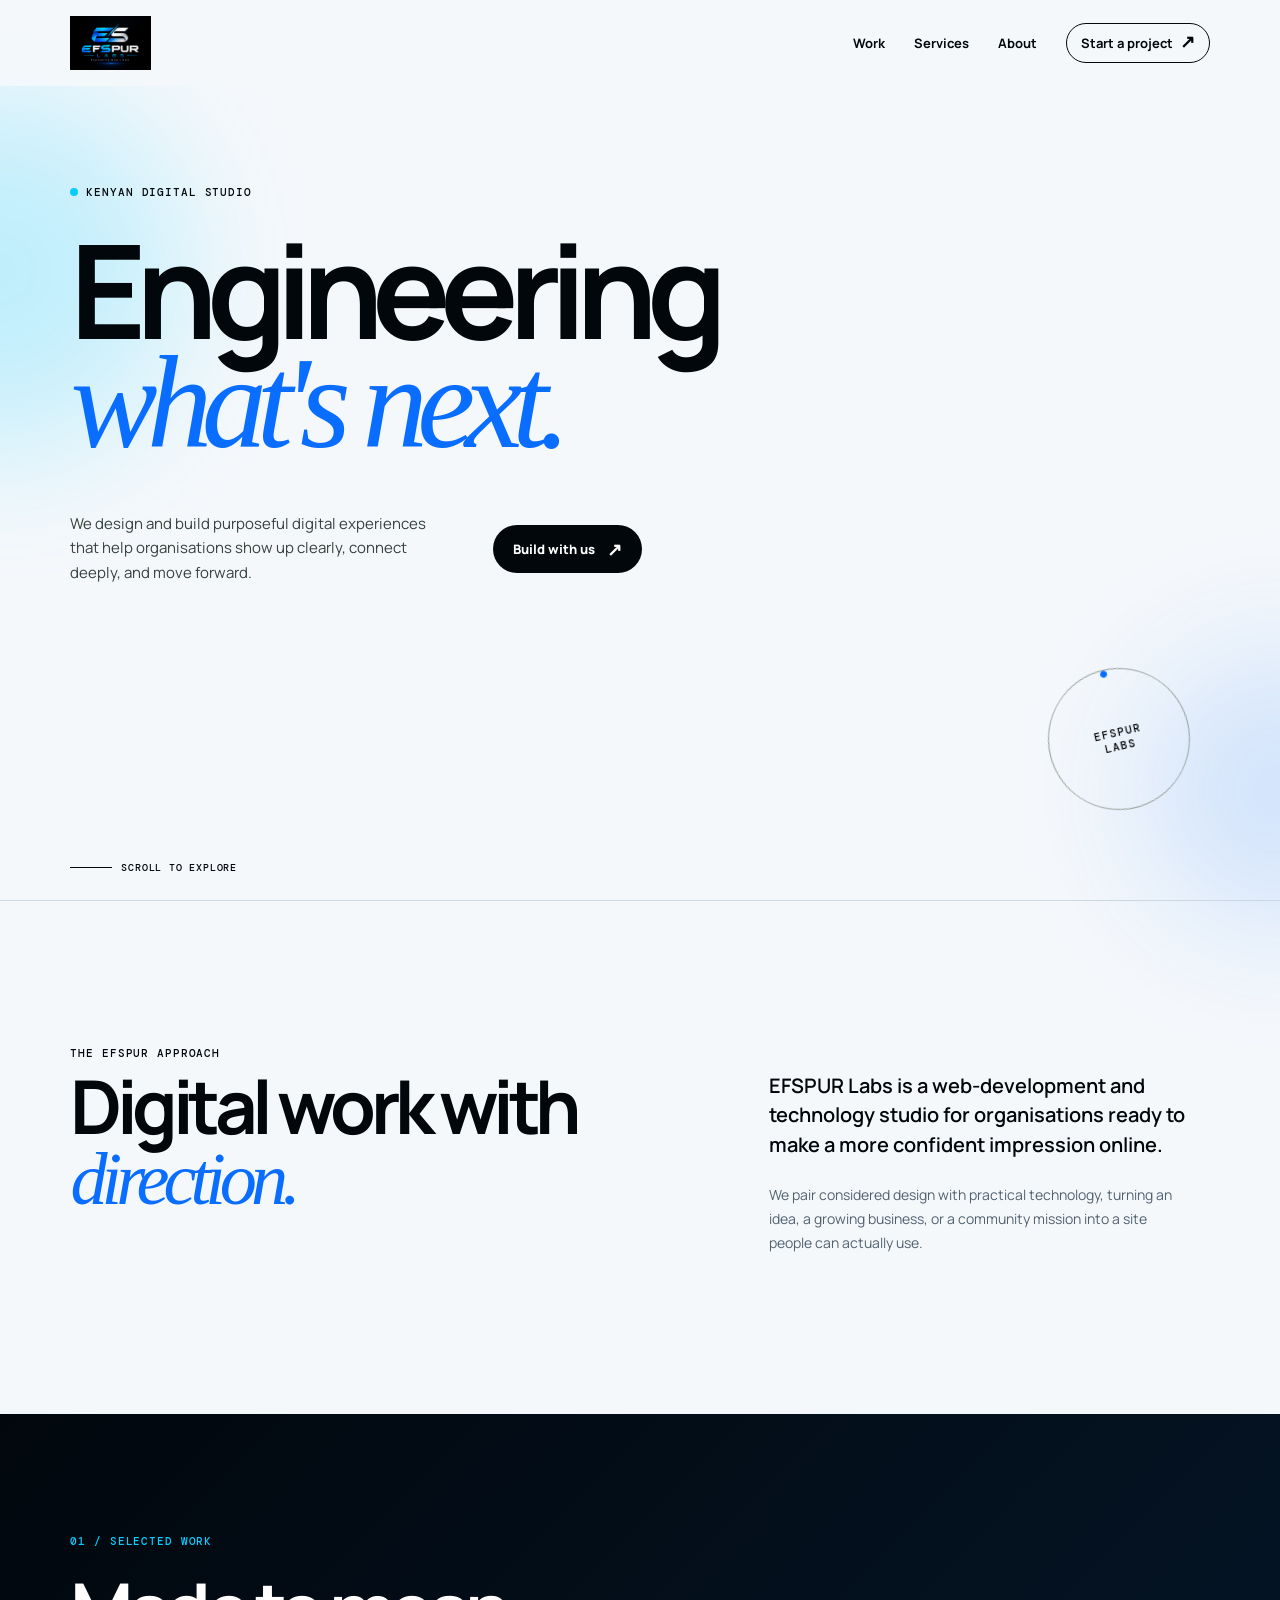
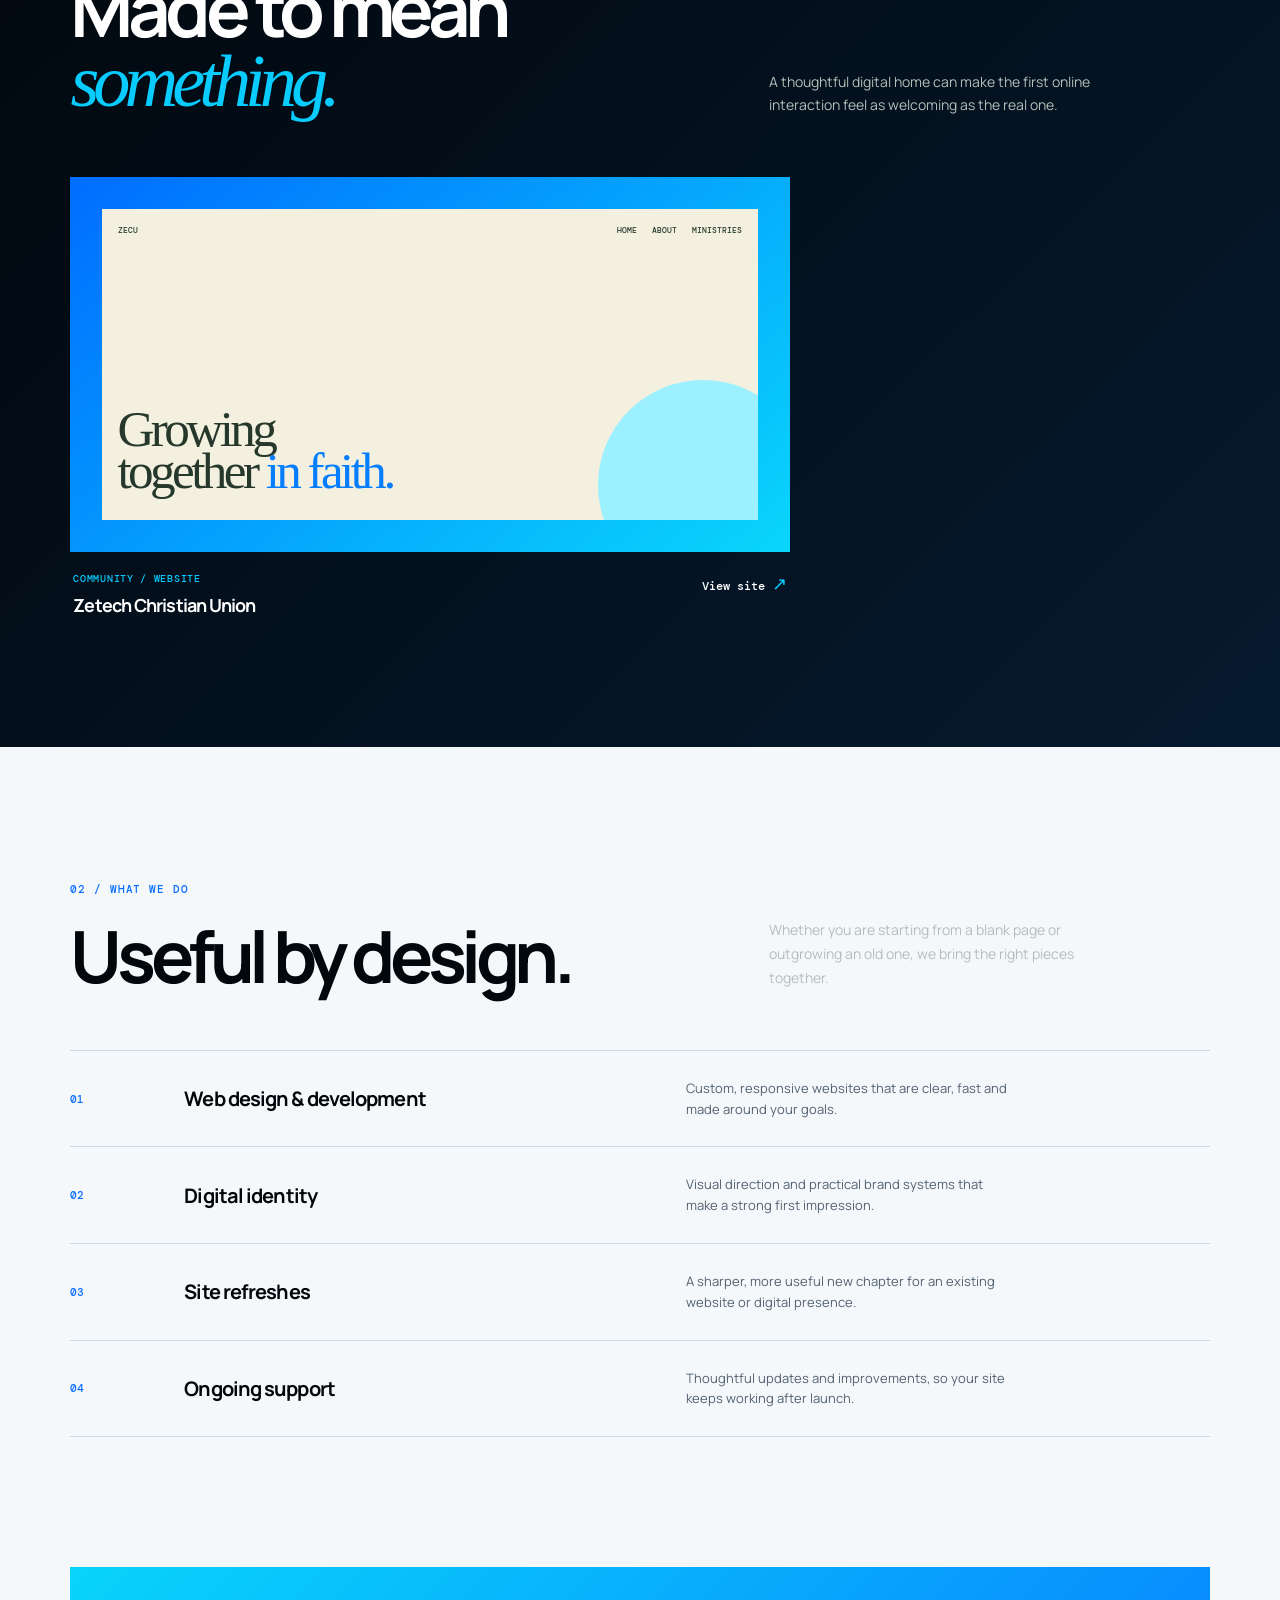
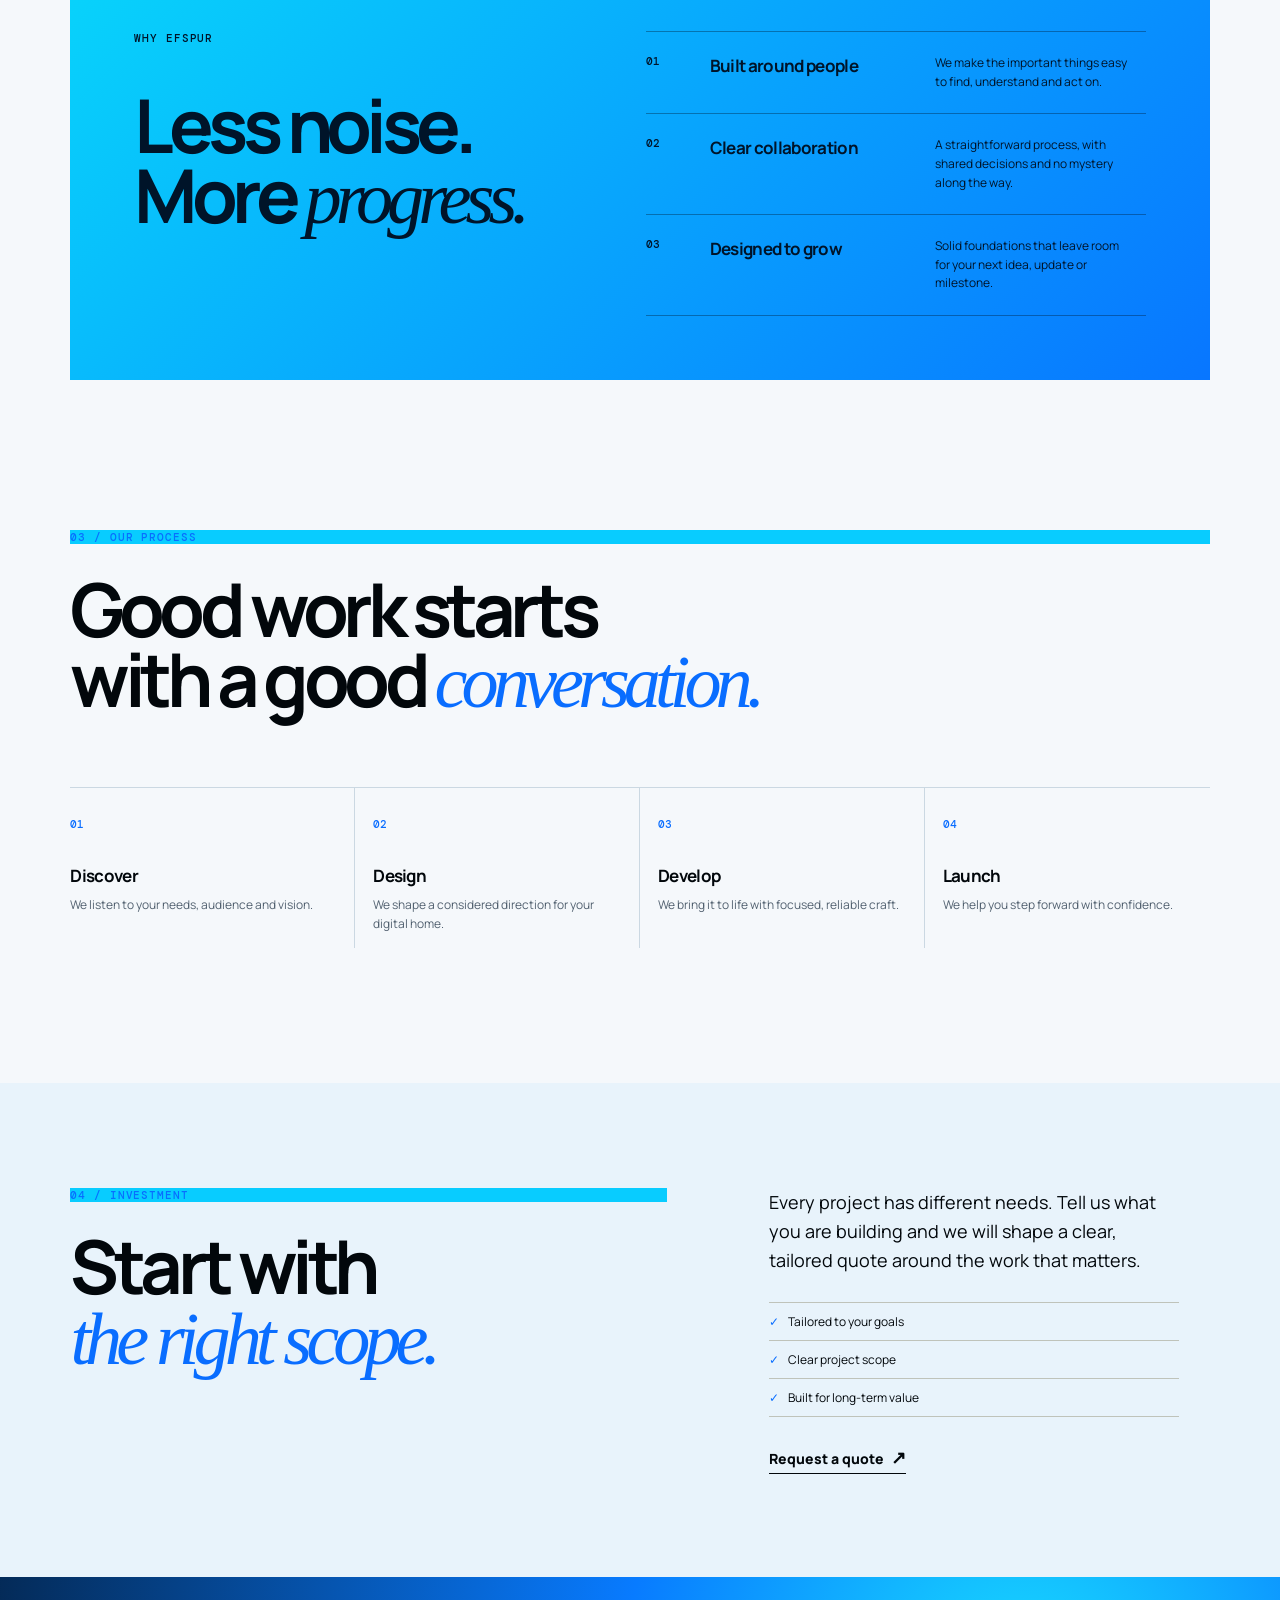
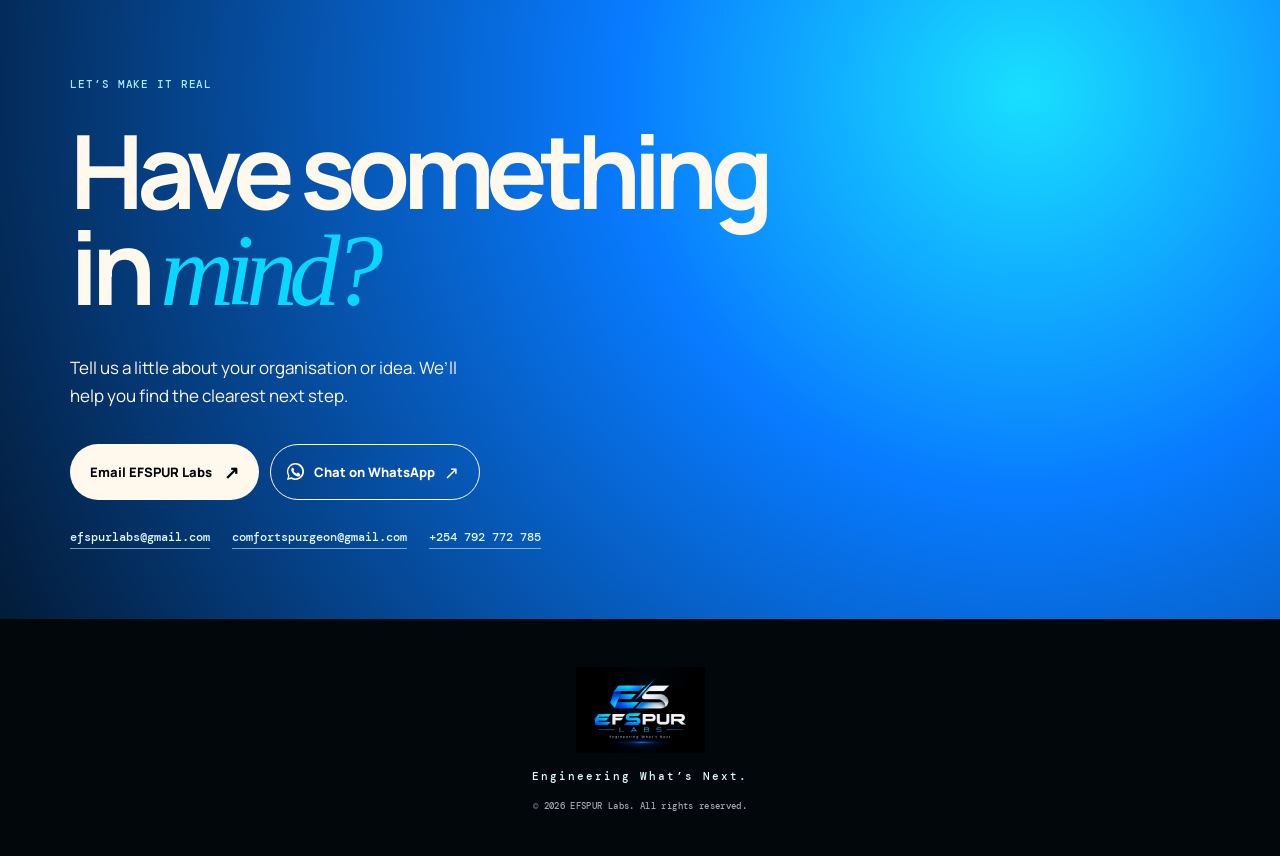
==== commit 3cd4d873: "Add Google site verification meta tag Added Google site verification meta tag for SEO." ====
--- a/index.html
+++ b/index.html
@@ -2,6 +2,7 @@
 <html lang="en">
 <head>
   <meta charset="UTF-8" />
+  <meta name="google-site-verification" content="qZyi5XKroiOpXkutyhzOLKqUb9zGmqepa9h5Yx8v-LU" />
   <meta name="viewport" content="width=device-width, initial-scale=1.0, minimum-scale=1.0, viewport-fit=cover" />
   <meta name="description" content="EFSPUR Labs is a Kenyan digital studio engineering thoughtful websites and digital solutions." />
   <title>EFSPUR Labs — Engineering What's Next.</title>
--- a/theme.css
+++ b/theme.css
@@ -37,8 +37,33 @@
 .contact .section-kicker { color: #a7edff; }
 .contact h2 em { color: #08d7ff; }
 .contact-note { color: #c4efff; }
-footer { background: #02070b; }
-footer .brand-logo { height: 58px; }
+footer {
+  background: #02070b;
+  display: flex;
+  flex-direction: column;
+  align-items: center;
+  justify-content: center;
+  gap: 16px;
+  padding: 48px 6vw 42px;
+  text-align: center;
+}
+footer .brand-logo { height: 86px; }
+footer p, footer p:last-child {
+  width: 100%;
+  margin: 0;
+  text-align: center;
+}
+footer p:nth-of-type(1) {
+  color: #d9f7ff;
+  font-size: 11px;
+  letter-spacing: .18em;
+}
+footer p:last-child {
+  max-width: 300px;
+  color: #9ba8af;
+  font-size: 9px;
+  line-height: 1.7;
+}
 
 @media (max-width: 700px) {
   h1, h2, h3, p, a { overflow-wrap: anywhere; }
@@ -46,6 +71,7 @@
   .project-meta { min-width: 0; }
   .project-meta h3 { min-width: 0; }
   .site-header .brand-logo { height: 43px; }
-  footer .brand-logo { height: 45px; }
+  footer { gap: 15px; padding: 42px 6vw 38px; }
+  footer .brand-logo { height: 78px; }
   .single-project-grid { grid-template-columns: minmax(0, 1fr); }
 }
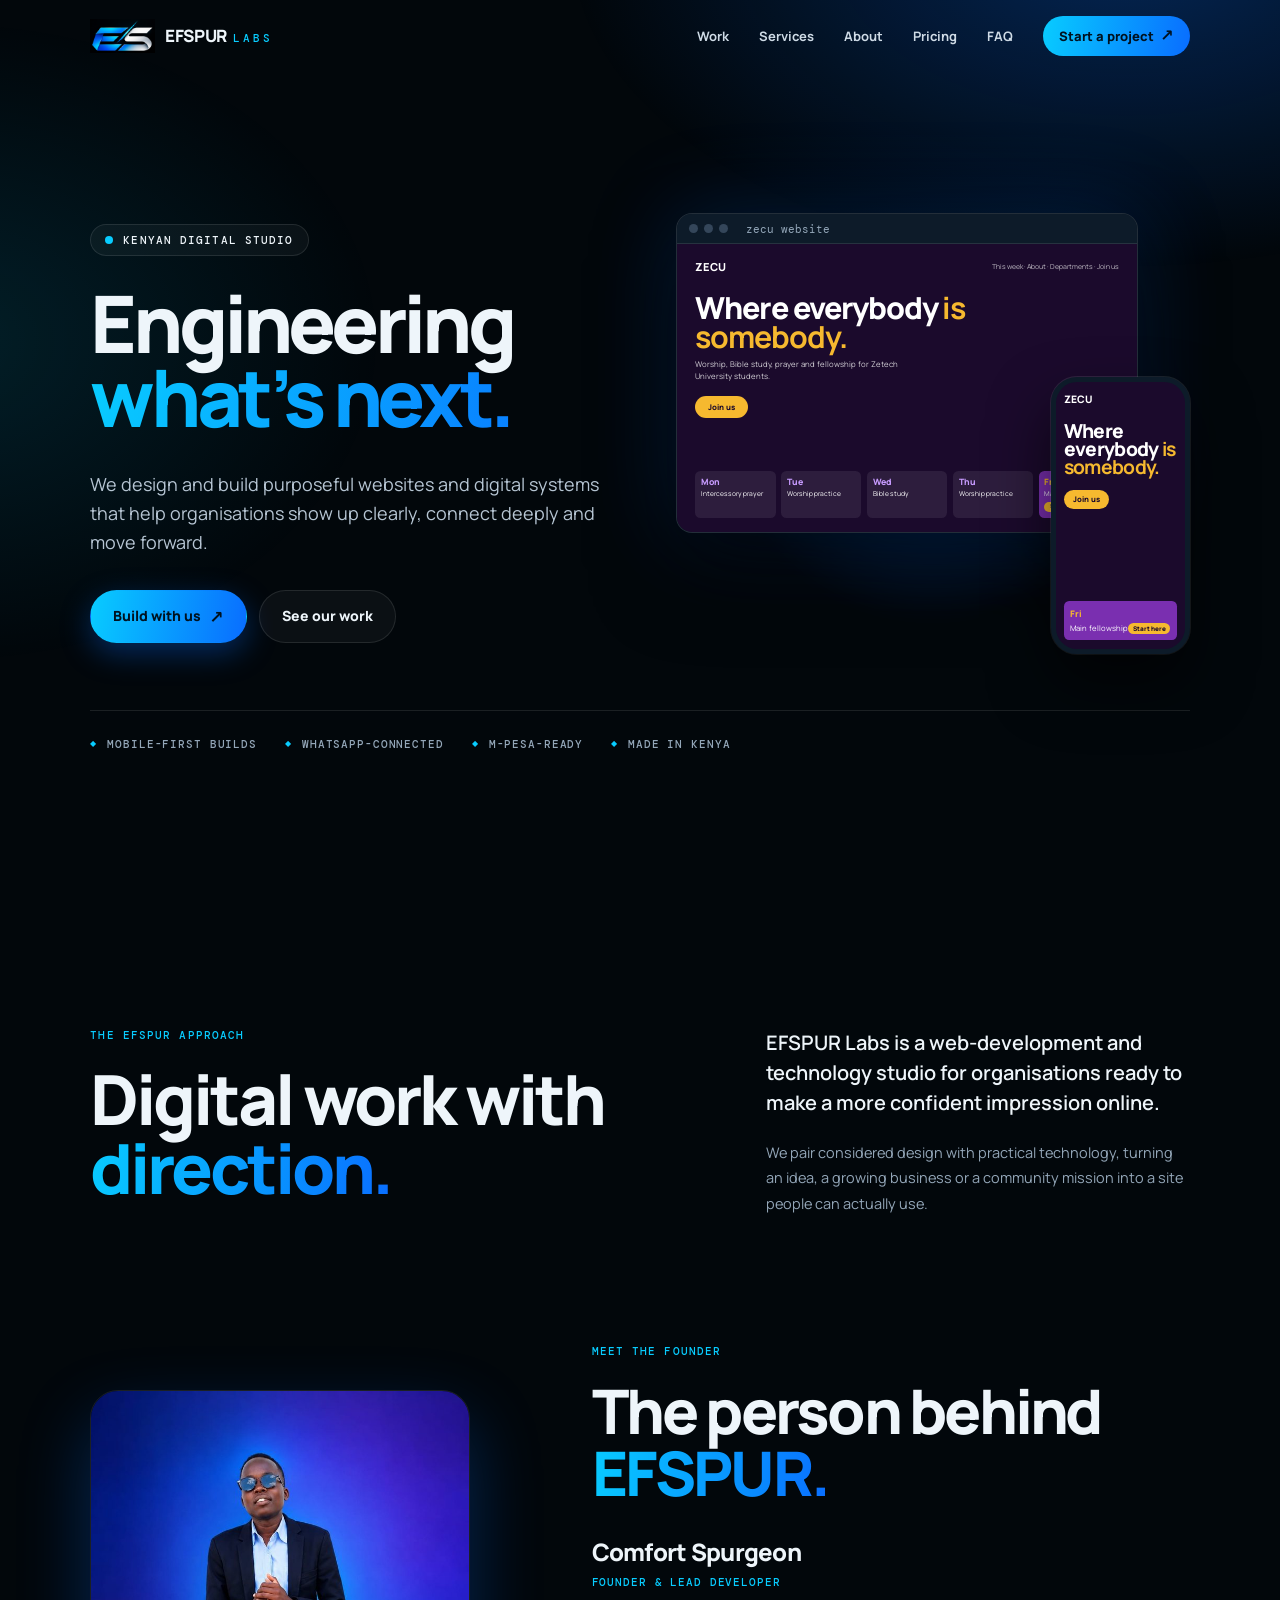
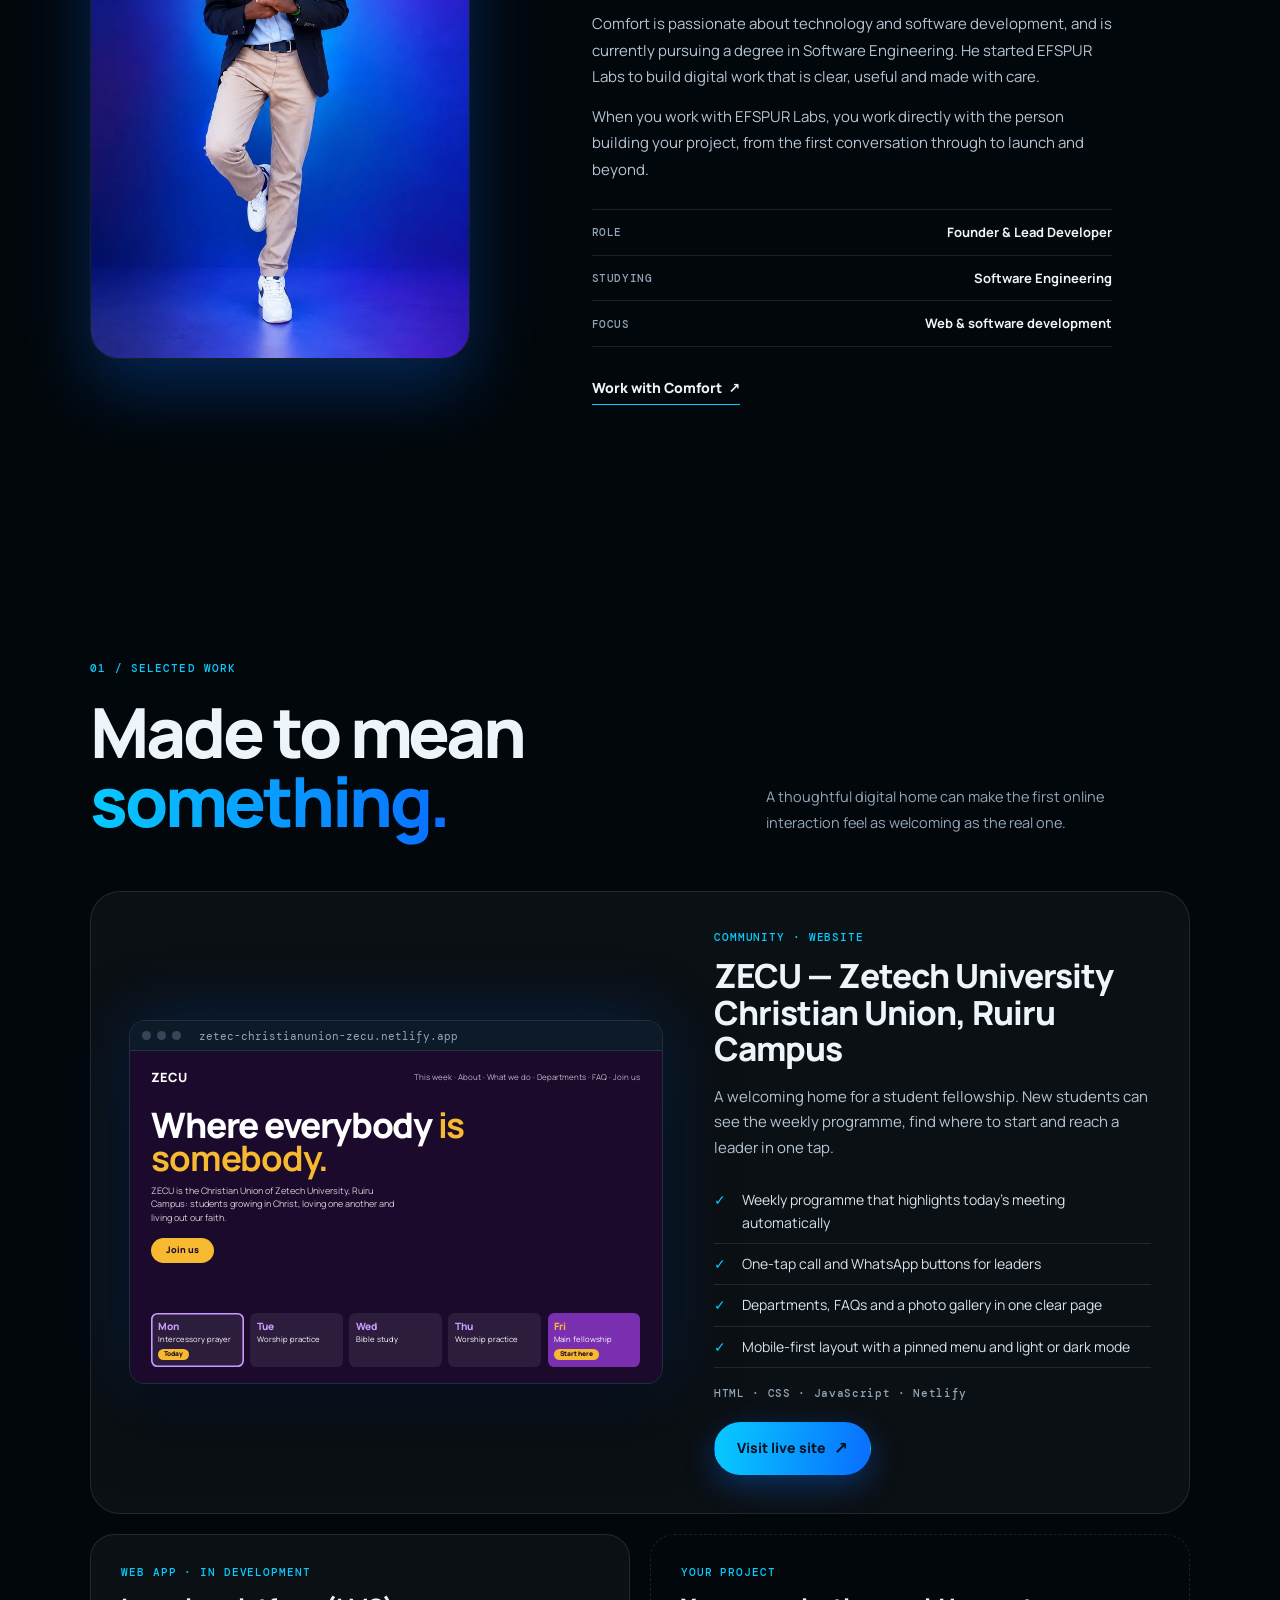
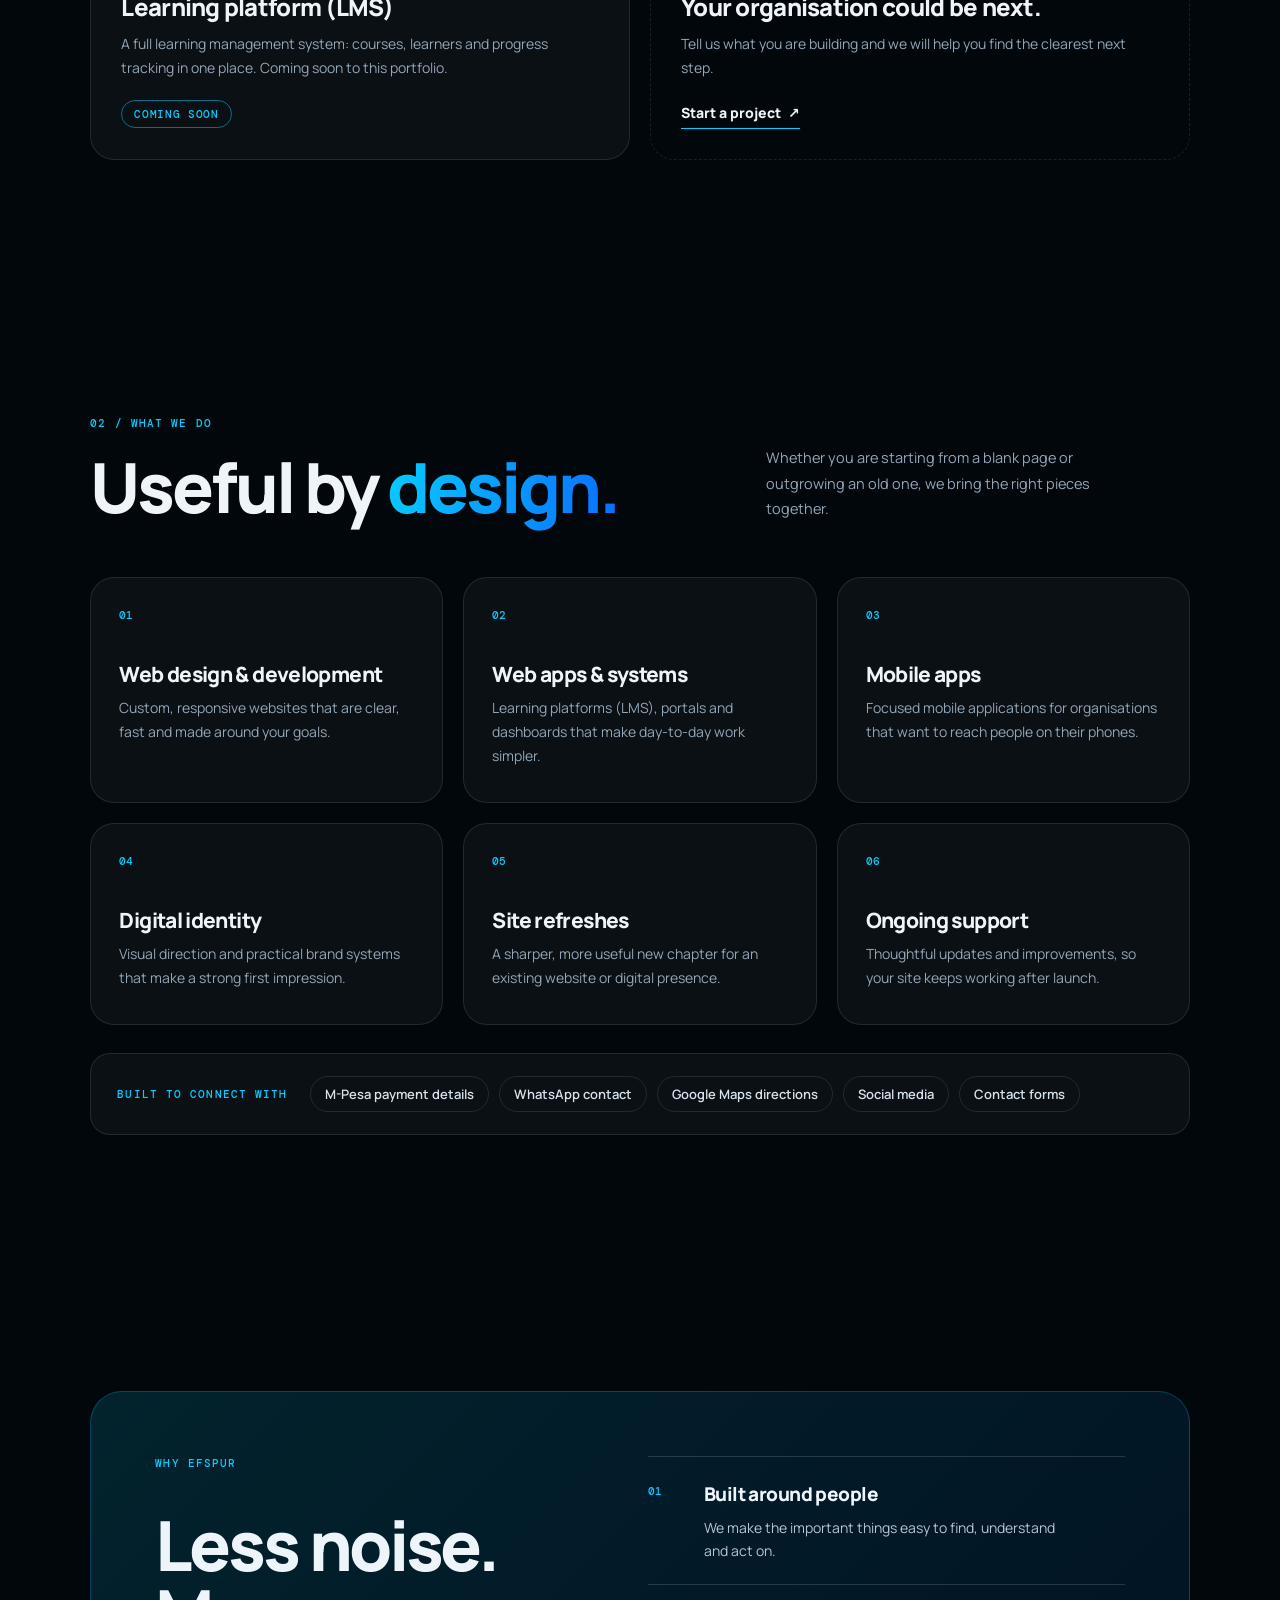
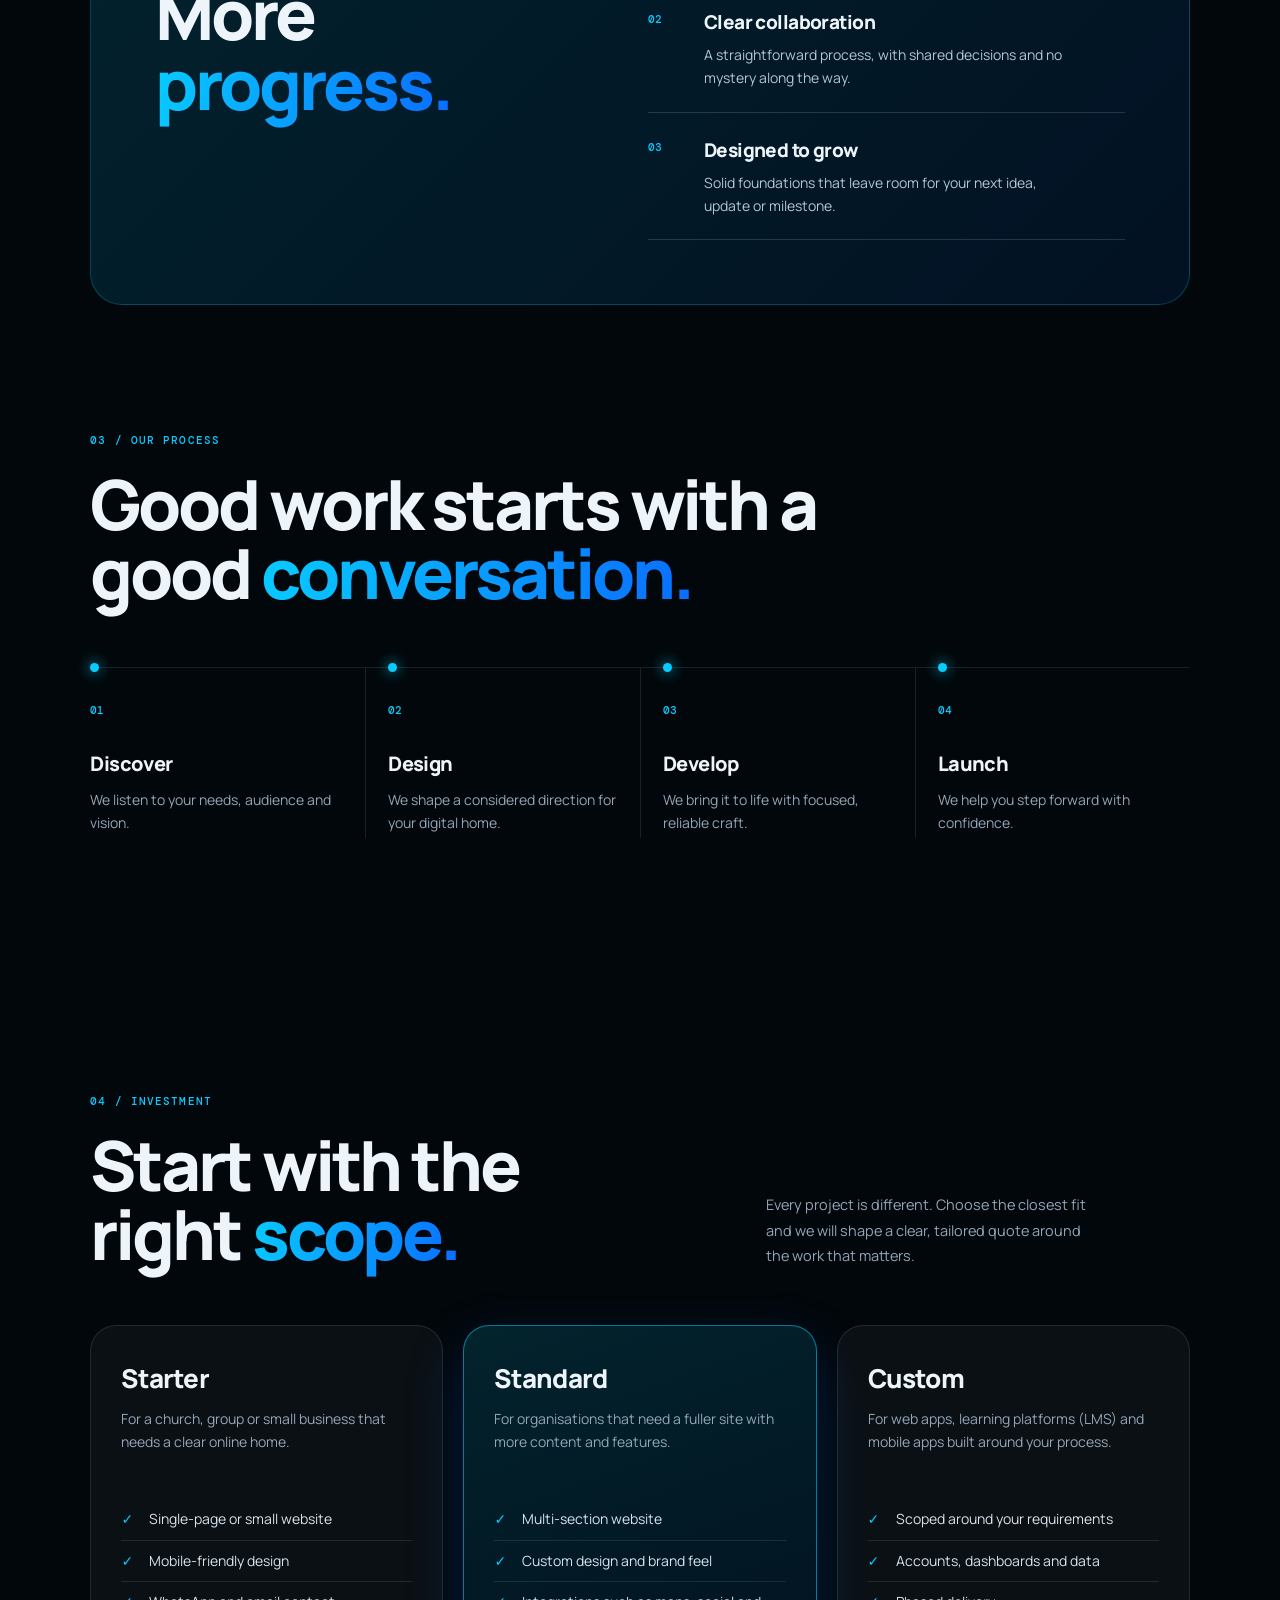
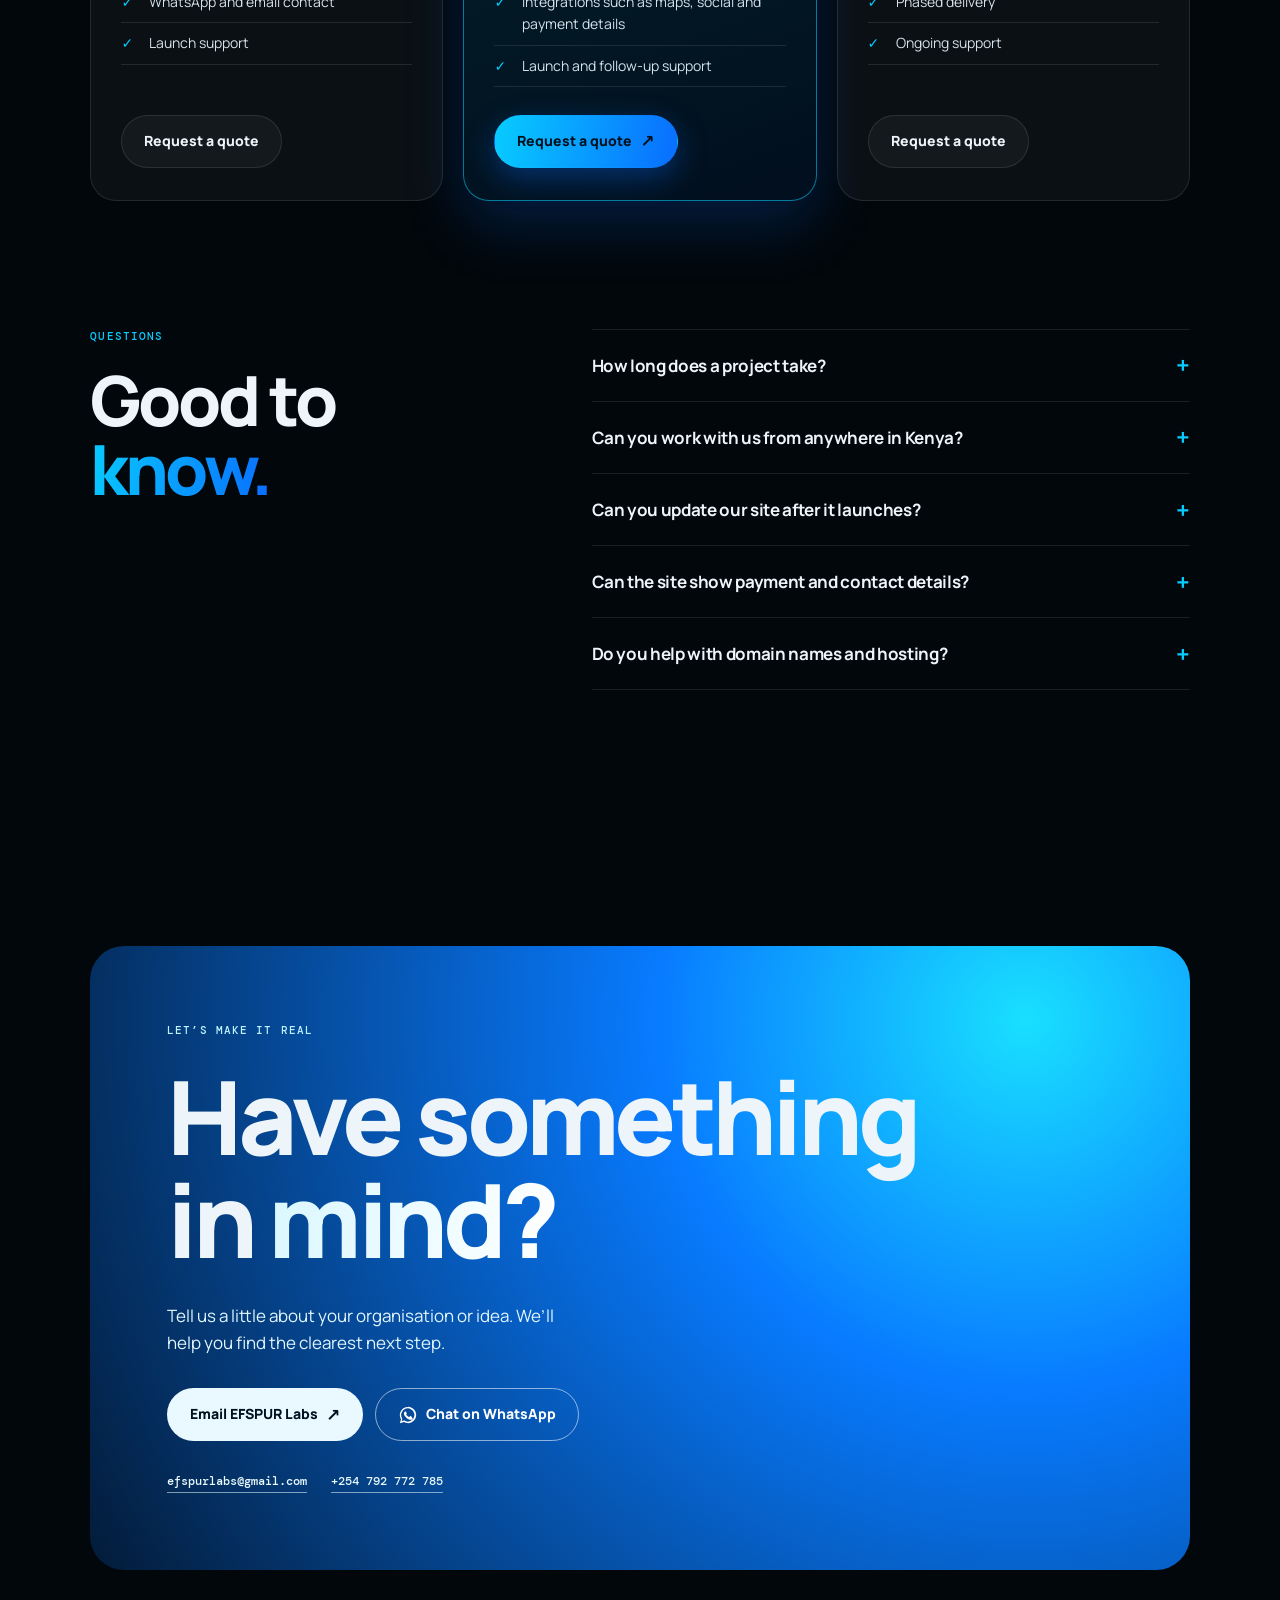
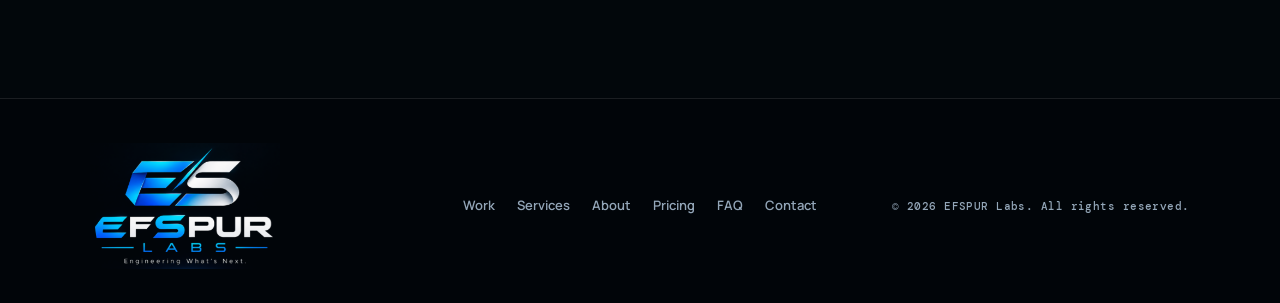
==== commit 471474ef: "Add files via upload" ====
--- a/index.html
+++ b/index.html
@@ -2,90 +2,333 @@
 <html lang="en">
 <head>
   <meta charset="UTF-8" />
-  <meta name="google-site-verification" content="qZyi5XKroiOpXkutyhzOLKqUb9zGmqepa9h5Yx8v-LU" />
-  <meta name="viewport" content="width=device-width, initial-scale=1.0, minimum-scale=1.0, viewport-fit=cover" />
-  <meta name="description" content="EFSPUR Labs is a Kenyan digital studio engineering thoughtful websites and digital solutions." />
-  <title>EFSPUR Labs — Engineering What's Next.</title>
+  <meta name="viewport" content="width=device-width, initial-scale=1, viewport-fit=cover" />
+  <title>EFSPUR Labs — Engineering What’s Next.</title>
+  <meta name="description" content="EFSPUR Labs is a Kenyan digital studio building websites, web apps and digital solutions for churches, schools, businesses and communities." />
+  <meta name="theme-color" content="#02070b" />
+  <link rel="icon" href="favicon.png" type="image/png" />
+  <link rel="apple-touch-icon" href="apple-touch-icon.png" />
+  <meta property="og:type" content="website" />
+  <meta property="og:title" content="EFSPUR Labs — Engineering What’s Next." />
+  <meta property="og:description" content="A Kenyan digital studio building websites, web apps and digital solutions that people can actually use." />
+  <meta property="og:image" content="https://comfortspurgeon-bit.github.io/efspur-labs-portfolio./og-image.png" />
+  <meta name="twitter:card" content="summary_large_image" />
   <link rel="preconnect" href="https://fonts.googleapis.com">
   <link rel="preconnect" href="https://fonts.gstatic.com" crossorigin>
   <link href="https://fonts.googleapis.com/css2?family=DM+Mono:wght@400;500&family=Manrope:wght@400;500;600;700;800&display=swap" rel="stylesheet">
   <link rel="stylesheet" href="styles.css" />
-  <link rel="stylesheet" href="theme.css" />
-  <link rel="stylesheet" href="motion.css" />
+  <script>document.documentElement.classList.add('js');</script>
 </head>
 <body>
-  <div class="page-glow glow-one"></div><div class="page-glow glow-two"></div>
   <header class="site-header">
-    <a class="brand brand-logo" href="#top" aria-label="EFSPUR Labs home"><img src="efspur-labs-logo.png" alt="EFSPUR Labs — Engineering What's Next." /></a>
-    <button class="menu-button" aria-label="Open navigation" aria-expanded="false"><span></span><span></span></button>
-    <nav class="site-nav" aria-label="Main navigation">
-      <a href="#work">Work</a><a href="#services">Services</a><a href="#about">About</a><a href="#contact" class="nav-cta">Start a project <span>↗</span></a>
-    </nav>
+    <div class="wrap bar">
+      <a class="brand" href="#top" aria-label="EFSPUR Labs home"><img src="logo-mark.png" alt="" width="76" height="40" /><span>EFSPUR <i>LABS</i></span></a>
+      <button class="menu-button" aria-label="Open navigation" aria-expanded="false" aria-controls="nav"><span></span><span></span></button>
+      <nav id="nav" class="site-nav" aria-label="Main navigation">
+        <a href="#work">Work</a>
+        <a href="#services">Services</a>
+        <a href="#about">About</a>
+        <a href="#pricing">Pricing</a>
+        <a href="#faq">FAQ</a>
+        <a href="#contact" class="nav-cta">Start a project <span>↗</span></a>
+      </nav>
+    </div>
   </header>
 
   <main id="top">
-    <section class="hero section-pad">
-      <div class="eyebrow reveal"><span></span> Kenyan digital studio</div>
-      <h1>Engineering<br><em>what's next.</em></h1>
-      <div class="hero-bottom reveal">
-        <p>We design and build purposeful digital experiences that help organisations show up clearly, connect deeply, and move forward.</p>
-        <a class="button button-dark" href="#contact">Build with us <span>↗</span></a>
-      </div>
-      <div class="hero-orbit" aria-hidden="true"><span>●</span><div>EFSPUR<br>LABS</div></div>
-      <div class="scroll-cue"><span></span> Scroll to explore</div>
-    </section>
-
-    <section class="intro section-pad reveal-section" id="about">
-      <p class="section-kicker">The EFSPUR approach</p>
-      <div class="intro-grid">
-        <h2>Digital work with <em>direction.</em></h2>
-        <div><p class="lead">EFSPUR Labs is a web-development and technology studio for organisations ready to make a more confident impression online.</p><p>We pair considered design with practical technology, turning an idea, a growing business, or a community mission into a site people can actually use.</p></div>
-      </div>
-    </section>
-
-    <section class="work section-pad reveal-section" id="work">
-      <div class="section-heading"><div><p class="section-kicker">01 / Selected work</p><h2>Made to mean<br><em>something.</em></h2></div><p>A thoughtful digital home can make the first online interaction feel as welcoming as the real one.</p></div>
-      <div class="project-grid single-project-grid">
-        <article class="project-card zecu">
-          <div class="project-art"><div class="art-window"><div class="art-nav">ZECU <span>HOME&nbsp;&nbsp; ABOUT&nbsp;&nbsp; MINISTRIES</span></div><div class="zecu-art-copy">Growing<br>together <b>in faith.</b></div><div class="art-sun"></div></div></div>
-          <div class="project-meta"><div><p class="project-type">Community / Website</p><h3>Zetech Christian Union</h3></div><a href="https://zetec-christianunion-zecu.netlify.app" target="_blank" rel="noreferrer" aria-label="Visit Zetech Christian Union website">View site <span>↗</span></a></div>
+    <!-- HERO -->
+    <section class="hero">
+      <div class="wrap hero-grid">
+        <div class="hero-copy">
+          <p class="eyebrow"><span class="dot"></span> Kenyan digital studio</p>
+          <h1>Engineering <span class="grad">what’s next.</span></h1>
+          <p class="hero-lead">We design and build purposeful websites and digital systems that help organisations show up clearly, connect deeply and move forward.</p>
+          <div class="hero-actions">
+            <a class="btn btn-primary" href="#contact">Build with us <span>↗</span></a>
+            <a class="btn btn-ghost" href="#work">See our work</a>
+          </div>
+        </div>
+
+        <div class="devices" aria-hidden="true">
+          <div class="laptop">
+            <div class="frame-bar"><i></i><i></i><i></i><em>zecu website</em></div>
+            <div class="screen zecu-mock">
+              <div class="z-nav"><b>ZECU</b><span>This week · About · Departments · Join us</span></div>
+              <div class="z-hero">
+                <h4>Where everybody <b>is somebody.</b></h4>
+                <p>Worship, Bible study, prayer and fellowship for Zetech University students.</p>
+                <span class="z-btn">Join us</span>
+              </div>
+              <div class="z-week">
+                <div><small>Mon</small>Intercessory prayer</div>
+                <div><small>Tue</small>Worship practice</div>
+                <div><small>Wed</small>Bible study</div>
+                <div><small>Thu</small>Worship practice</div>
+                <div class="main"><small>Fri</small>Main fellowship<em>Start here</em></div>
+              </div>
+            </div>
+          </div>
+          <div class="phone">
+            <div class="screen zecu-mock phone-screen">
+              <div class="z-nav"><b>ZECU</b></div>
+              <div class="z-hero">
+                <h4>Where everybody <b>is somebody.</b></h4>
+                <span class="z-btn">Join us</span>
+              </div>
+              <div class="z-week">
+                <div class="main"><small>Fri</small>Main fellowship<em>Start here</em></div>
+              </div>
+            </div>
+          </div>
+          <div class="glow-ring"></div>
+        </div>
+      </div>
+      <div class="wrap">
+        <ul class="trust">
+          <li>Mobile-first builds</li>
+          <li>WhatsApp-connected</li>
+          <li>M-Pesa-ready</li>
+          <li>Made in Kenya</li>
+        </ul>
+      </div>
+    </section>
+
+    <!-- APPROACH -->
+    <section class="section" id="about">
+      <div class="wrap two-col reveal">
+        <div>
+          <p class="kicker">The EFSPUR approach</p>
+          <h2>Digital work with <span class="grad">direction.</span></h2>
+        </div>
+        <div class="prose">
+          <p class="lead">EFSPUR Labs is a web-development and technology studio for organisations ready to make a more confident impression online.</p>
+          <p>We pair considered design with practical technology, turning an idea, a growing business or a community mission into a site people can actually use.</p>
+        </div>
+      </div>
+    </section>
+
+    <!-- FOUNDER -->
+    <section class="section section-tight" id="founder">
+      <div class="wrap founder-grid reveal">
+        <figure class="founder-photo"><img src="founder.jpg" width="720" height="1080" loading="lazy" alt="Comfort Spurgeon, Founder and Lead Developer of EFSPUR Labs" /></figure>
+        <div class="founder-copy">
+          <p class="kicker">Meet the founder</p>
+          <h2>The person behind <span class="grad">EFSPUR.</span></h2>
+          <h3 class="founder-name">Comfort Spurgeon</h3>
+          <p class="founder-role">Founder &amp; Lead Developer</p>
+          <p>Comfort is passionate about technology and software development, and is currently pursuing a degree in Software Engineering. He started EFSPUR Labs to build digital work that is clear, useful and made with care.</p>
+          <p>When you work with EFSPUR Labs, you work directly with the person building your project, from the first conversation through to launch and beyond.</p>
+          <ul class="facts">
+            <li><span>Role</span><b>Founder &amp; Lead Developer</b></li>
+            <li><span>Studying</span><b>Software Engineering</b></li>
+            <li><span>Focus</span><b>Web &amp; software development</b></li>
+          </ul>
+          <a class="text-link" href="#contact">Work with Comfort <span>↗</span></a>
+        </div>
+      </div>
+    </section>
+
+    <!-- WORK -->
+    <section class="section" id="work">
+      <div class="wrap">
+        <div class="section-head reveal">
+          <div><p class="kicker">01 / Selected work</p><h2>Made to mean <span class="grad">something.</span></h2></div>
+          <p>A thoughtful digital home can make the first online interaction feel as welcoming as the real one.</p>
+        </div>
+
+        <article class="case reveal">
+          <div class="case-media">
+            <div class="laptop big" aria-hidden="true">
+              <div class="frame-bar"><i></i><i></i><i></i><em>zetec-christianunion-zecu.netlify.app</em></div>
+              <div class="screen zecu-mock">
+                <div class="z-nav"><b>ZECU</b><span>This week · About · What we do · Departments · FAQ · Join us</span></div>
+                <div class="z-hero">
+                  <h4>Where everybody <b>is somebody.</b></h4>
+                  <p>ZECU is the Christian Union of Zetech University, Ruiru Campus: students growing in Christ, loving one another and living out our faith.</p>
+                  <span class="z-btn">Join us</span>
+                </div>
+                <div class="z-week">
+                  <div class="today"><small>Mon</small>Intercessory prayer<em>Today</em></div>
+                  <div><small>Tue</small>Worship practice</div>
+                  <div><small>Wed</small>Bible study</div>
+                  <div><small>Thu</small>Worship practice</div>
+                  <div class="main"><small>Fri</small>Main fellowship<em>Start here</em></div>
+                </div>
+              </div>
+            </div>
+          </div>
+          <div class="case-copy">
+            <p class="tag">Community · Website</p>
+            <h3>ZECU — Zetech University Christian Union, Ruiru Campus</h3>
+            <p>A welcoming home for a student fellowship. New students can see the weekly programme, find where to start and reach a leader in one tap.</p>
+            <ul class="checks">
+              <li>Weekly programme that highlights today’s meeting automatically</li>
+              <li>One-tap call and WhatsApp buttons for leaders</li>
+              <li>Departments, FAQs and a photo gallery in one clear page</li>
+              <li>Mobile-first layout with a pinned menu and light or dark mode</li>
+            </ul>
+            <p class="stack">HTML · CSS · JavaScript · Netlify</p>
+            <a class="btn btn-primary" href="https://zetec-christianunion-zecu.netlify.app" target="_blank" rel="noreferrer" aria-label="Visit the Zetech Christian Union website">Visit live site <span>↗</span></a>
+          </div>
         </article>
-      </div>
-    </section>
-
-    <section class="services section-pad reveal-section" id="services">
-      <div class="section-heading"><div><p class="section-kicker">02 / What we do</p><h2>Useful by design.</h2></div><p>Whether you are starting from a blank page or outgrowing an old one, we bring the right pieces together.</p></div>
-      <div class="service-list">
-        <article><span>01</span><h3>Web design & development</h3><p>Custom, responsive websites that are clear, fast and made around your goals.</p></article>
-        <article><span>02</span><h3>Digital identity</h3><p>Visual direction and practical brand systems that make a strong first impression.</p></article>
-        <article><span>03</span><h3>Site refreshes</h3><p>A sharper, more useful new chapter for an existing website or digital presence.</p></article>
-        <article><span>04</span><h3>Ongoing support</h3><p>Thoughtful updates and improvements, so your site keeps working after launch.</p></article>
-      </div>
-    </section>
-
-    <section class="reasons section-pad reveal-section">
-      <div class="reasons-card"><div class="reason-title"><p class="section-kicker">Why EFSPUR</p><h2>Less noise.<br>More <em>progress.</em></h2></div><div class="reason-list"><div><b>01</b><h3>Built around people</h3><p>We make the important things easy to find, understand and act on.</p></div><div><b>02</b><h3>Clear collaboration</h3><p>A straightforward process, with shared decisions and no mystery along the way.</p></div><div><b>03</b><h3>Designed to grow</h3><p>Solid foundations that leave room for your next idea, update or milestone.</p></div></div></div>
-    </section>
-
-    <section class="process section-pad reveal-section">
-      <p class="section-kicker">03 / Our process</p><h2>Good work starts<br>with a good <em>conversation.</em></h2>
-      <div class="process-grid"><div><span>01</span><h3>Discover</h3><p>We listen to your needs, audience and vision.</p></div><div><span>02</span><h3>Design</h3><p>We shape a considered direction for your digital home.</p></div><div><span>03</span><h3>Develop</h3><p>We bring it to life with focused, reliable craft.</p></div><div><span>04</span><h3>Launch</h3><p>We help you step forward with confidence.</p></div></div>
-    </section>
-
-    <section class="pricing section-pad reveal-section">
-      <div><p class="section-kicker">04 / Investment</p><h2>Start with<br><em>the right scope.</em></h2></div>
-      <div class="pricing-copy"><p>Every project has different needs. Tell us what you are building and we will shape a clear, tailored quote around the work that matters.</p><ul><li>Tailored to your goals</li><li>Clear project scope</li><li>Built for long-term value</li></ul><a class="text-link" href="#contact">Request a quote <span>↗</span></a></div>
-    </section>
-
-    <section class="contact section-pad reveal-section" id="contact">
-      <p class="section-kicker">Let’s make it real</p><h2>Have something<br>in <em>mind?</em></h2>
-      <p class="contact-copy">Tell us a little about your organisation or idea. We’ll help you find the clearest next step.</p>
-      <div class="contact-actions"><a class="button button-light" href="mailto:efspurlabs@gmail.com">Email EFSPUR Labs <span>↗</span></a><a class="button button-outline whatsapp-button" href="https://wa.me/254792772785" target="_blank" rel="noreferrer"><svg viewBox="0 0 32 32" aria-hidden="true"><path d="M16 3a13 13 0 0 0-11.2 19.6L3 29l6.6-1.7A13 13 0 1 0 16 3Zm0 23.6c-2.1 0-4.1-.6-5.8-1.7l-.4-.2-3.9 1 1-3.8-.3-.4A10.6 10.6 0 1 1 16 26.6Zm5.8-7.9c-.3-.2-1.8-.9-2.1-1-.3-.1-.5-.2-.7.2-.2.3-.8 1-.9 1.2-.2.2-.3.2-.6.1-1.9-.9-3.2-1.8-4.4-3.9-.3-.5.3-.5.8-1.4.1-.2.1-.4 0-.6l-1-2.3c-.3-.7-.5-.6-.7-.6h-.6c-.2 0-.6.1-.9.4-.3.3-1.2 1.2-1.2 3 0 1.8 1.3 3.4 1.5 3.6.2.2 2.4 3.8 5.9 5.3 2.2 1 3.1 1.1 4.2.9.7-.1 1.8-.7 2-1.4.3-.7.3-1.3.2-1.4-.1-.1-.3-.2-.6-.4Z"/></svg><span>Chat on WhatsApp</span><b>↗</b></a></div>
-      <div class="contact-details"><a href="mailto:efspurlabs@gmail.com">efspurlabs@gmail.com</a><a href="mailto:comfortspurgeon@gmail.com">comfortspurgeon@gmail.com</a><a href="tel:+254792772785">+254 792 772 785</a></div>
+
+        <div class="mini-cases">
+          <article class="mini reveal">
+            <p class="tag">Web app · In development</p>
+            <h3>Learning platform (LMS)</h3>
+            <p>A full learning management system: courses, learners and progress tracking in one place. Coming soon to this portfolio.</p>
+            <span class="pill">Coming soon</span>
+          </article>
+          <article class="mini mini-cta reveal">
+            <p class="tag">Your project</p>
+            <h3>Your organisation could be next.</h3>
+            <p>Tell us what you are building and we will help you find the clearest next step.</p>
+            <a class="text-link" href="#contact">Start a project <span>↗</span></a>
+          </article>
+        </div>
+      </div>
+    </section>
+
+    <!-- SERVICES -->
+    <section class="section" id="services">
+      <div class="wrap">
+        <div class="section-head reveal">
+          <div><p class="kicker">02 / What we do</p><h2>Useful by <span class="grad">design.</span></h2></div>
+          <p>Whether you are starting from a blank page or outgrowing an old one, we bring the right pieces together.</p>
+        </div>
+        <div class="service-grid">
+          <article class="card reveal"><span class="num">01</span><h3>Web design &amp; development</h3><p>Custom, responsive websites that are clear, fast and made around your goals.</p></article>
+          <article class="card reveal"><span class="num">02</span><h3>Web apps &amp; systems</h3><p>Learning platforms (LMS), portals and dashboards that make day-to-day work simpler.</p></article>
+          <article class="card reveal"><span class="num">03</span><h3>Mobile apps</h3><p>Focused mobile applications for organisations that want to reach people on their phones.</p></article>
+          <article class="card reveal"><span class="num">04</span><h3>Digital identity</h3><p>Visual direction and practical brand systems that make a strong first impression.</p></article>
+          <article class="card reveal"><span class="num">05</span><h3>Site refreshes</h3><p>A sharper, more useful new chapter for an existing website or digital presence.</p></article>
+          <article class="card reveal"><span class="num">06</span><h3>Ongoing support</h3><p>Thoughtful updates and improvements, so your site keeps working after launch.</p></article>
+        </div>
+        <div class="integrations reveal">
+          <p class="kicker">Built to connect with</p>
+          <ul>
+            <li>M-Pesa payment details</li>
+            <li>WhatsApp contact</li>
+            <li>Google Maps directions</li>
+            <li>Social media</li>
+            <li>Contact forms</li>
+          </ul>
+        </div>
+      </div>
+    </section>
+
+    <!-- WHY + PROCESS -->
+    <section class="section">
+      <div class="wrap">
+        <div class="why reveal">
+          <div class="why-title"><p class="kicker">Why EFSPUR</p><h2>Less noise.<br>More <span class="grad">progress.</span></h2></div>
+          <div class="why-list">
+            <div><b>01</b><div><h3>Built around people</h3><p>We make the important things easy to find, understand and act on.</p></div></div>
+            <div><b>02</b><div><h3>Clear collaboration</h3><p>A straightforward process, with shared decisions and no mystery along the way.</p></div></div>
+            <div><b>03</b><div><h3>Designed to grow</h3><p>Solid foundations that leave room for your next idea, update or milestone.</p></div></div>
+          </div>
+        </div>
+      </div>
+    </section>
+
+    <section class="section section-tight" id="process">
+      <div class="wrap">
+        <div class="reveal">
+          <p class="kicker">03 / Our process</p>
+          <h2>Good work starts with a good <span class="grad">conversation.</span></h2>
+        </div>
+        <ol class="steps">
+          <li class="reveal"><span>01</span><h3>Discover</h3><p>We listen to your needs, audience and vision.</p></li>
+          <li class="reveal"><span>02</span><h3>Design</h3><p>We shape a considered direction for your digital home.</p></li>
+          <li class="reveal"><span>03</span><h3>Develop</h3><p>We bring it to life with focused, reliable craft.</p></li>
+          <li class="reveal"><span>04</span><h3>Launch</h3><p>We help you step forward with confidence.</p></li>
+        </ol>
+      </div>
+    </section>
+
+    <!-- PRICING -->
+    <section class="section" id="pricing">
+      <div class="wrap">
+        <div class="section-head reveal">
+          <div><p class="kicker">04 / Investment</p><h2>Start with the right <span class="grad">scope.</span></h2></div>
+          <p>Every project is different. Choose the closest fit and we will shape a clear, tailored quote around the work that matters.</p>
+        </div>
+        <div class="price-grid">
+          <article class="plan reveal">
+            <h3>Starter</h3>
+            <p class="plan-for">For a church, group or small business that needs a clear online home.</p>
+            <ul class="checks">
+              <li>Single-page or small website</li>
+              <li>Mobile-friendly design</li>
+              <li>WhatsApp and email contact</li>
+              <li>Launch support</li>
+            </ul>
+            <a class="btn btn-ghost" href="#contact">Request a quote</a>
+          </article>
+          <article class="plan plan-hot reveal">
+            <h3>Standard</h3>
+            <p class="plan-for">For organisations that need a fuller site with more content and features.</p>
+            <ul class="checks">
+              <li>Multi-section website</li>
+              <li>Custom design and brand feel</li>
+              <li>Integrations such as maps, social and payment details</li>
+              <li>Launch and follow-up support</li>
+            </ul>
+            <a class="btn btn-primary" href="#contact">Request a quote <span>↗</span></a>
+          </article>
+          <article class="plan reveal">
+            <h3>Custom</h3>
+            <p class="plan-for">For web apps, learning platforms (LMS) and mobile apps built around your process.</p>
+            <ul class="checks">
+              <li>Scoped around your requirements</li>
+              <li>Accounts, dashboards and data</li>
+              <li>Phased delivery</li>
+              <li>Ongoing support</li>
+            </ul>
+            <a class="btn btn-ghost" href="#contact">Request a quote</a>
+          </article>
+        </div>
+      </div>
+    </section>
+
+    <!-- FAQ -->
+    <section class="section section-tight" id="faq">
+      <div class="wrap faq-grid">
+        <div class="reveal"><p class="kicker">Questions</p><h2>Good to <span class="grad">know.</span></h2></div>
+        <div class="faq reveal">
+          <details><summary>How long does a project take?</summary><p>It depends on the scope. We agree a clear schedule with you in the first conversation, so you know what to expect before work begins.</p></details>
+          <details><summary>Can you work with us from anywhere in Kenya?</summary><p>Yes. We work over WhatsApp, calls and email, so your location is not a barrier.</p></details>
+          <details><summary>Can you update our site after it launches?</summary><p>Yes. Ongoing support is part of what we do, from small content updates to new sections and features.</p></details>
+          <details><summary>Can the site show payment and contact details?</summary><p>We can add M-Pesa payment details, WhatsApp contact buttons, Google Maps directions and contact forms, depending on what your organisation needs.</p></details>
+          <details><summary>Do you help with domain names and hosting?</summary><p>Yes. We will guide you through choosing and setting up a domain and hosting that fit your budget.</p></details>
+        </div>
+      </div>
+    </section>
+
+    <!-- CONTACT -->
+    <section class="section" id="contact">
+      <div class="wrap">
+        <div class="contact-card reveal">
+          <p class="kicker">Let’s make it real</p>
+          <h2>Have something<br>in <span class="grad-light">mind?</span></h2>
+          <p class="contact-copy">Tell us a little about your organisation or idea. We’ll help you find the clearest next step.</p>
+          <div class="contact-actions">
+            <a class="btn btn-light" href="mailto:efspurlabs@gmail.com">Email EFSPUR Labs <span>↗</span></a>
+            <a class="btn btn-outline" href="https://wa.me/254792772785" target="_blank" rel="noreferrer"><svg viewBox="0 0 32 32" aria-hidden="true"><path d="M16 3a13 13 0 0 0-11.2 19.6L3 29l6.6-1.7A13 13 0 1 0 16 3Zm0 23.6c-2.1 0-4.1-.6-5.8-1.7l-.4-.2-3.9 1 1-3.8-.3-.4A10.6 10.6 0 1 1 16 26.6Zm5.8-7.9c-.3-.2-1.8-.9-2.1-1-.3-.1-.5-.2-.7.2-.2.3-.8 1-.9 1.2-.2.2-.3.2-.6.1-1.9-.9-3.2-1.8-4.4-3.9-.3-.5.3-.5.8-1.4.1-.2.1-.4 0-.6l-1-2.3c-.3-.7-.5-.6-.7-.6h-.6c-.2 0-.6.1-.9.4-.3.3-1.2 1.2-1.2 3 0 1.8 1.3 3.4 1.5 3.6.2.2 2.4 3.8 5.9 5.3 2.2 1 3.1 1.1 4.2.9.7-.1 1.8-.7 2-1.4.3-.7.3-1.3.2-1.4-.1-.1-.3-.2-.6-.4Z"/></svg>Chat on WhatsApp</a>
+          </div>
+          <div class="contact-details"><a href="mailto:efspurlabs@gmail.com">efspurlabs@gmail.com</a><a href="tel:+254792772785">+254 792 772 785</a></div>
+        </div>
+      </div>
     </section>
   </main>
 
-  <footer><a class="brand brand-logo" href="#top" aria-label="EFSPUR Labs home"><img src="efspur-labs-logo.png" alt="EFSPUR Labs" /></a><p>Engineering What’s Next.</p><p>© <span id="year"></span> EFSPUR Labs. All rights reserved.</p></footer>
+  <footer class="site-footer">
+    <div class="wrap foot">
+      <a class="foot-logo" href="#top" aria-label="EFSPUR Labs home"><img src="logo-full.png" alt="EFSPUR Labs — Engineering What’s Next." width="696" height="462" loading="lazy" /></a>
+      <nav class="foot-nav" aria-label="Footer navigation"><a href="#work">Work</a><a href="#services">Services</a><a href="#about">About</a><a href="#pricing">Pricing</a><a href="#faq">FAQ</a><a href="#contact">Contact</a></nav>
+      <p class="copy">© <span id="year"></span> EFSPUR Labs. All rights reserved.</p>
+    </div>
+  </footer>
   <script src="script.js"></script>
 </body>
 </html>
--- a/styles.css
+++ b/styles.css
@@ -1,2 +1,285 @@
-:root{--ink:#17231f;--paper:#f2f1ea;--acid:#c9fa64;--orange:#f06648;--muted:#65716b;--line:#c8cbc4}*{box-sizing:border-box}html{scroll-behavior:smooth}body{margin:0;background:var(--paper);color:var(--ink);font-family:Manrope,Arial,sans-serif;overflow-x:hidden}.page-glow{position:absolute;border-radius:50%;filter:blur(70px);opacity:.18;pointer-events:none}.glow-one{background:var(--acid);height:360px;width:360px;top:90px;left:-180px}.glow-two{background:#ffbf89;height:280px;width:280px;top:650px;right:-140px}.site-header{height:86px;padding:0 5.5vw;display:flex;align-items:center;justify-content:space-between;position:relative;z-index:4}.brand{color:var(--ink);font-weight:800;letter-spacing:-1.1px;text-decoration:none;font-size:18px;display:flex;align-items:center;gap:9px}.brand i{font-style:normal;font-weight:400}.brand-mark{display:grid;place-items:center;background:var(--ink);color:var(--acid);font-family:"DM Mono",monospace;font-size:14px;width:27px;height:27px;border-radius:50%;letter-spacing:0}.site-nav{display:flex;align-items:center;gap:29px}.site-nav a{color:var(--ink);text-decoration:none;font-size:13px;font-weight:700}.site-nav .nav-cta{border:1px solid var(--ink);padding:10px 14px;border-radius:30px}.site-nav span,.button span,.text-link span{font-size:18px;line-height:0;margin-left:4px}.menu-button{display:none}.section-pad{padding-left:5.5vw;padding-right:5.5vw}.hero{min-height:calc(100vh - 86px);position:relative;padding-top:11vh;padding-bottom:52px}.eyebrow,.section-kicker{font:500 11px "DM Mono",monospace;letter-spacing:.08em;text-transform:uppercase}.eyebrow{display:flex;align-items:center;gap:8px}.eyebrow span{height:8px;width:8px;border-radius:50%;background:var(--orange)}h1,h2,h3,p{margin-top:0}h1{font-size:clamp(64px,10.2vw,148px);font-weight:700;letter-spacing:-.083em;line-height:.83;margin:36px 0 54px;max-width:950px}h1 em,h2 em{font-family:Georgia,serif;font-weight:400;letter-spacing:-.08em}h1 em{color:var(--orange)}.hero-bottom{display:flex;align-items:center;gap:38px}.hero-bottom p{max-width:385px;font-size:15px;line-height:1.65;margin:0;color:#35423d}.button{display:inline-flex;gap:8px;align-items:center;border-radius:40px;padding:15px 20px;text-decoration:none;font-size:13px;font-weight:800;white-space:nowrap}.button-dark{background:var(--ink);color:white}.hero-orbit{position:absolute;right:7vw;bottom:10vh;width:142px;height:142px;border:1px solid #94a099;border-radius:50%;display:grid;place-items:center;transform:rotate(-13deg);font:500 11px "DM Mono",monospace;text-align:center;letter-spacing:.09em}.hero-orbit span{position:absolute;color:var(--orange);font-size:16px;top:-8px}.scroll-cue{position:absolute;bottom:26px;left:5.5vw;font:500 10px "DM Mono",monospace;text-transform:uppercase;letter-spacing:.08em;display:flex;align-items:center;gap:9px}.scroll-cue span{height:1px;width:42px;background:var(--ink)}.intro{padding-top:145px;padding-bottom:145px;border-top:1px solid var(--line)}.intro-grid,.section-heading,.pricing{display:grid;grid-template-columns:1.15fr .85fr;gap:8vw}.intro h2,h2{font-size:clamp(40px,5.8vw,77px);line-height:.94;letter-spacing:-.075em;margin:0}.intro h2 em{color:var(--orange)}.intro-grid>div{max-width:420px}.lead{font-size:20px;line-height:1.47;font-weight:600;margin:0 0 24px}.intro-grid>div>p:last-child,.section-heading>p{font-size:14px;line-height:1.7;color:var(--muted)}.work{background:var(--ink);color:white;padding-top:120px;padding-bottom:130px}.section-heading{align-items:end;margin-bottom:60px}.section-heading .section-kicker{color:var(--acid);margin-bottom:26px}.section-heading h2 em{color:var(--acid)}.section-heading>p{color:#b4beb9;margin:0;max-width:330px}.project-grid{display:grid;grid-template-columns:1fr 1fr;gap:24px}.project-art{height:375px;position:relative;overflow:hidden}.zecu .project-art{background:#b8cf74;padding:32px}.art-window{height:100%;background:#f3f0df;color:#26382c;padding:16px;position:relative;overflow:hidden}.art-nav{font:500 8px "DM Mono",monospace;display:flex;justify-content:space-between}.zecu-art-copy{position:absolute;left:15px;bottom:28px;font-family:Georgia,serif;font-size:clamp(30px,4vw,57px);line-height:.82;letter-spacing:-.07em}.zecu-art-copy b{font-weight:400;color:#658f55}.art-sun{position:absolute;height:210px;width:210px;border-radius:50%;background:#dce77d;right:-50px;bottom:-70px}.fountain .project-art{background:#702e25;color:#f5d298;padding:34px}.fountain-cross{font-size:38px;line-height:1}.fountain-art-copy{font-family:Georgia,serif;font-size:clamp(31px,4vw,55px);line-height:.92;letter-spacing:-.06em;position:absolute;bottom:46px;left:34px;z-index:1}.fountain-art-copy b{font-weight:400;color:#fff2d4}.fountain-arc{height:300px;width:300px;border-radius:50%;border:1px solid #d38666;position:absolute;right:-80px;top:43px}.fountain-verse{position:absolute;right:32px;bottom:24px;font:10px "DM Mono",monospace;letter-spacing:.1em}.project-meta{padding:20px 3px 0;display:flex;justify-content:space-between;gap:10px}.project-type{font:500 10px "DM Mono",monospace;color:var(--acid);text-transform:uppercase;letter-spacing:.07em;margin-bottom:8px}.project-meta h3{font-size:18px;letter-spacing:-.05em;margin:0}.project-meta a{color:white;font:500 12px "DM Mono",monospace;text-decoration:none;white-space:nowrap}.project-meta a span{color:var(--acid);font-size:18px}.services{padding-top:135px;padding-bottom:130px}.services .section-heading .section-kicker,.process .section-kicker,.pricing .section-kicker{color:var(--orange)}.services .section-heading h2{font-size:clamp(40px,5.8vw,72px)}.service-list{border-top:1px solid var(--line)}.service-list article{display:grid;grid-template-columns:10% 44% 1fr;align-items:center;border-bottom:1px solid var(--line);padding:27px 0}.service-list span,.process-grid span{font:500 11px "DM Mono",monospace;color:var(--orange)}.service-list h3{font-size:20px;letter-spacing:-.045em;margin:0}.service-list p{font-size:13px;line-height:1.6;color:var(--muted);margin:0;max-width:330px}.reasons{padding-bottom:130px}.reasons-card{background:var(--acid);padding:64px;display:grid;grid-template-columns:.9fr 1.1fr;gap:8vw}.reason-title .section-kicker{margin-bottom:45px}.reason-list{border-top:1px solid #8dad47}.reason-list>div{display:grid;grid-template-columns:50px 1fr 1fr;gap:14px;border-bottom:1px solid #8dad47;padding:22px 0}.reason-list b{font:500 11px "DM Mono",monospace}.reason-list h3{font-size:17px;letter-spacing:-.04em;margin:0}.reason-list p{font-size:12px;line-height:1.55;margin:0;max-width:200px}.process{padding-top:20px;padding-bottom:135px}.process>.section-kicker{margin-bottom:30px}.process>h2{margin-bottom:70px}.process>h2 em{color:var(--orange)}.process-grid{display:grid;grid-template-columns:repeat(4,1fr);border-top:1px solid var(--line)}.process-grid>div{padding:23px 18px 0 0;border-right:1px solid var(--line);min-height:160px}.process-grid>div:not(:first-child){padding-left:18px}.process-grid>div:last-child{border:0}.process-grid h3{font-size:17px;letter-spacing:-.04em;margin:31px 0 9px}.process-grid p{font-size:12px;color:var(--muted);line-height:1.55}.pricing{background:#ebe9df;padding-top:105px;padding-bottom:108px;align-items:start}.pricing h2{margin:29px 0 0}.pricing h2 em{color:var(--orange)}.pricing-copy{max-width:410px}.pricing-copy>p{font-size:18px;line-height:1.6;margin-bottom:27px}.pricing ul{padding:0;margin:0 0 30px;list-style:none;border-top:1px solid #bfc3ba}.pricing li{font-size:12px;border-bottom:1px solid #bfc3ba;padding:10px 0}.pricing li:before{content:'✓';color:var(--orange);margin-right:9px}.text-link{color:var(--ink);font-weight:800;text-decoration:none;border-bottom:1px solid var(--ink);padding-bottom:5px;font-size:14px}.contact{background:var(--orange);min-height:610px;color:#fff8ed;padding-top:100px;padding-bottom:70px;position:relative}.contact .section-kicker{color:#54261d;margin-bottom:31px}.contact h2{font-size:clamp(55px,8vw,108px)}.contact h2 em{color:var(--ink)}.contact-copy{font-size:17px;line-height:1.6;max-width:410px;margin:35px 0}.contact-actions{display:flex;gap:11px;flex-wrap:wrap}.button-light{background:#fff8ed;color:var(--ink)}.button-outline{color:#fff8ed;border:1px solid #fff8ed}.contact-note{font:10px "DM Mono",monospace;color:#6a3027;position:absolute;bottom:28px;left:5.5vw;margin:0}.contact-note code{font:inherit}footer{background:var(--ink);color:#f2f1ea;padding:31px 5.5vw;display:grid;grid-template-columns:1fr 1fr 1fr;align-items:center}footer .brand{color:#fff}footer .brand-mark{background:var(--acid);color:var(--ink)}footer p{font:500 10px "DM Mono",monospace;letter-spacing:.04em;margin:0;text-align:center}footer p:last-child{text-align:right;color:#a4afaa}
-@media(max-width:700px){.site-header{height:70px;padding:0 6vw}.site-nav{position:absolute;top:70px;left:0;right:0;padding:22px 6vw 28px;background:var(--paper);border-bottom:1px solid var(--line);display:none;flex-direction:column;align-items:flex-start;gap:20px}.site-nav.open{display:flex}.menu-button{display:grid;width:32px;height:28px;border:0;background:none;padding:5px 0;align-content:center;gap:6px}.menu-button span{display:block;height:1.5px;width:28px;background:var(--ink)}.hero{min-height:640px;padding-top:10vh;padding-left:6vw;padding-right:6vw}.hero-bottom{display:block}.hero-bottom p{margin-bottom:25px}.hero-orbit{width:95px;height:95px;right:7vw;bottom:65px;font-size:8px}.scroll-cue{left:6vw}.section-pad{padding-left:6vw;padding-right:6vw}.intro,.work,.services{padding-top:78px;padding-bottom:78px}.intro-grid,.section-heading,.pricing{grid-template-columns:1fr;gap:26px}.intro h2{margin-bottom:8px}.lead{font-size:17px}.section-heading{margin-bottom:38px}.section-heading>p{max-width:100%}.project-grid{grid-template-columns:1fr;gap:40px}.project-art{height:285px}.service-list article{grid-template-columns:13% 1fr;padding:23px 0;gap:0}.service-list p{grid-column:2;margin-top:9px}.reasons{padding-bottom:78px}.reasons-card{padding:35px 25px;grid-template-columns:1fr;gap:35px}.reason-title .section-kicker{margin-bottom:27px}.reason-list>div{grid-template-columns:32px 1fr;gap:8px;padding:18px 0}.reason-list p{grid-column:2}.process{padding-bottom:78px}.process>h2{margin-bottom:42px}.process-grid{grid-template-columns:1fr 1fr}.process-grid>div{min-height:145px;padding:20px 14px 0 0!important;border-right:1px solid var(--line)!important;border-bottom:1px solid var(--line)}.process-grid>div:nth-child(even){padding-left:14px!important;border-right:0!important}.process-grid>div:nth-child(3),.process-grid>div:nth-child(4){border-bottom:0}.pricing{padding-top:76px;padding-bottom:76px}.contact{min-height:570px;padding-top:75px}.contact-note{left:6vw;right:6vw;line-height:1.5}footer{padding:28px 6vw;grid-template-columns:1fr;gap:15px}footer p,footer p:last-child{text-align:left}.zecu .project-art{padding:20px}.fountain .project-art{padding:25px}.fountain-art-copy{left:25px;bottom:36px}.fountain-verse{right:23px;bottom:18px}}
+/* EFSPUR Labs portfolio — dark, logo-matched design (black, electric cyan, vivid blue, silver-white) */
+:root {
+  --bg: #02070b;
+  --panel: rgba(255, 255, 255, .04);
+  --panel-2: rgba(255, 255, 255, .07);
+  --line: rgba(255, 255, 255, .1);
+  --text: #eef5fa;
+  --muted: #93a6b8;
+  --cyan: #08ccff;
+  --blue: #096dff;
+  --grad: linear-gradient(100deg, #08ccff 0%, #096dff 100%);
+  --pad: clamp(20px, 5.5vw, 72px);
+  --max: 1240px;
+}
+*, *::before, *::after { box-sizing: border-box; }
+html { scroll-behavior: smooth; scroll-padding-top: 96px; }
+body { margin: 0; background: var(--bg); color: var(--text); font-family: Manrope, system-ui, -apple-system, "Segoe UI", Arial, sans-serif; line-height: 1.6; overflow-x: hidden; -webkit-font-smoothing: antialiased; }
+body::before { content: ""; position: fixed; inset: 0; z-index: -1; pointer-events: none;
+  background: radial-gradient(900px 520px at 88% -6%, rgba(9, 109, 255, .3), transparent 62%), radial-gradient(700px 520px at -4% 38%, rgba(8, 204, 255, .12), transparent 62%); }
+img { display: block; max-width: 100%; height: auto; }
+a { color: inherit; }
+h1, h2, h3, h4, p, ul, ol, figure { margin: 0; }
+ul, ol { padding: 0; list-style: none; }
+.wrap { width: 100%; max-width: var(--max); margin: 0 auto; padding-left: var(--pad); padding-right: var(--pad); }
+.section { padding: clamp(72px, 10vw, 128px) 0; }
+.section-tight { padding-top: 0; }
+
+.kicker { font: 500 11px "DM Mono", monospace; letter-spacing: .1em; text-transform: uppercase; color: var(--cyan); margin-bottom: 22px; }
+h2 { font-size: clamp(36px, 5.4vw, 72px); font-weight: 800; letter-spacing: -.045em; line-height: 1; }
+h3 { font-weight: 800; letter-spacing: -.03em; }
+.grad { background: var(--grad); -webkit-background-clip: text; background-clip: text; color: transparent; }
+.grad-light { background: linear-gradient(100deg, #d9f7ff, #ffffff); -webkit-background-clip: text; background-clip: text; color: transparent; }
+
+/* Buttons and links */
+.btn { display: inline-flex; align-items: center; gap: 8px; padding: 14px 22px; border-radius: 999px; font-weight: 800; font-size: 14px; text-decoration: none; white-space: nowrap; border: 1px solid transparent; transition: transform .25s ease, box-shadow .25s ease, background-color .25s ease; }
+.btn span { font-size: 17px; line-height: 0; }
+.btn:hover { transform: translateY(-3px); }
+.btn-primary { background: var(--grad); color: #001220; box-shadow: 0 10px 30px rgba(9, 109, 255, .35); }
+.btn-primary:hover { box-shadow: 0 14px 38px rgba(8, 204, 255, .45); }
+.btn-ghost { border-color: var(--line); background: var(--panel); }
+.btn-ghost:hover { background: var(--panel-2); border-color: rgba(8, 204, 255, .5); }
+.btn-light { background: #eaf8ff; color: #001220; }
+.btn-outline { border-color: rgba(255, 255, 255, .55); color: #fff; }
+.btn-outline svg { width: 20px; height: 20px; fill: currentColor; }
+.btn-outline:hover { background: rgba(255, 255, 255, .12); }
+.text-link { display: inline-block; font-weight: 800; font-size: 14px; text-decoration: none; border-bottom: 1px solid var(--cyan); padding-bottom: 4px; transition: color .2s; }
+.text-link:hover { color: var(--cyan); }
+.text-link span { margin-left: 4px; }
+
+/* Header */
+.site-header { position: fixed; top: 0; left: 0; right: 0; z-index: 50; padding-top: env(safe-area-inset-top, 0px); transition: background-color .3s, border-color .3s, backdrop-filter .3s; border-bottom: 1px solid transparent; }
+.site-header.solid { background: rgba(2, 7, 11, .8); -webkit-backdrop-filter: blur(16px); backdrop-filter: blur(16px); border-bottom-color: var(--line); }
+.bar { display: flex; align-items: center; justify-content: space-between; height: 72px; }
+.brand { display: flex; align-items: center; gap: 10px; text-decoration: none; font-weight: 800; letter-spacing: -.02em; font-size: 17px; }
+.brand img { height: 34px; width: auto; mix-blend-mode: screen; }
+.brand i { font: 500 11px "DM Mono", monospace; font-style: normal; letter-spacing: .28em; color: var(--cyan); margin-left: 3px; }
+.site-nav { display: flex; align-items: center; gap: 30px; }
+.site-nav a { text-decoration: none; font-size: 13px; font-weight: 700; color: #cfdbe6; transition: color .2s; }
+.site-nav a:hover { color: #fff; }
+.site-nav .nav-cta { color: #001220; background: var(--grad); padding: 10px 16px; border-radius: 999px; font-weight: 800; }
+.site-nav .nav-cta:hover { color: #001220; box-shadow: 0 8px 24px rgba(8, 204, 255, .4); }
+.site-nav .nav-cta span { font-size: 16px; line-height: 0; margin-left: 3px; }
+.menu-button { display: none; }
+
+/* Hero */
+.hero { min-height: 100vh; min-height: 100svh; padding: calc(112px + env(safe-area-inset-top, 0px)) 0 48px; display: flex; flex-direction: column; justify-content: center; }
+.hero-grid { display: grid; grid-template-columns: 1.02fr .98fr; gap: 4vw; align-items: center; }
+.eyebrow { display: inline-flex; align-items: center; gap: 10px; font: 500 11px "DM Mono", monospace; letter-spacing: .1em; text-transform: uppercase; border: 1px solid var(--line); background: var(--panel); padding: 8px 14px; border-radius: 999px; margin-bottom: 30px; }
+.dot { width: 8px; height: 8px; border-radius: 50%; background: var(--cyan); box-shadow: 0 0 0 0 rgba(8, 204, 255, .6); animation: pulse 2.4s infinite; }
+.hero h1 { font-size: clamp(46px, 6.2vw, 92px); font-weight: 800; letter-spacing: -.055em; line-height: .93; animation: rise .9s cubic-bezier(.2, .8, .2, 1) both; }
+.hero h1 .grad { display: block; padding-bottom: .08em; }
+.hero-lead { max-width: 520px; margin: 30px 0 34px; color: #b6c5d3; font-size: clamp(15px, 1.5vw, 18px); animation: rise .9s .12s cubic-bezier(.2, .8, .2, 1) both; }
+.hero-actions { display: flex; flex-wrap: wrap; gap: 12px; animation: rise .9s .22s cubic-bezier(.2, .8, .2, 1) both; }
+.trust { display: flex; flex-wrap: wrap; gap: 10px 28px; margin-top: 56px; padding-top: 26px; border-top: 1px solid var(--line); font: 500 11px "DM Mono", monospace; letter-spacing: .08em; text-transform: uppercase; color: var(--muted); }
+.trust li::before { content: "◆"; color: var(--cyan); margin-right: 10px; font-size: 8px; vertical-align: 2px; }
+
+/* Device mock-ups (drawn in HTML/CSS) */
+.devices { position: relative; aspect-ratio: 1 / .86; animation: rise 1s .15s cubic-bezier(.2, .8, .2, 1) both; }
+.glow-ring { position: absolute; inset: -6% -6% -10% -6%; z-index: -1; background: radial-gradient(closest-side, rgba(9, 109, 255, .38), transparent 70%); filter: blur(10px); }
+.laptop { border: 1px solid var(--line); border-radius: 16px; overflow: hidden; background: #0a1622; box-shadow: 0 40px 80px rgba(0, 0, 0, .55), 0 0 90px rgba(9, 109, 255, .22); }
+.devices .laptop { position: absolute; left: 0; top: 0; width: 90%; }
+.frame-bar { display: flex; align-items: center; gap: 6px; height: 30px; padding: 0 12px; background: #0d1b29; border-bottom: 1px solid var(--line); }
+.frame-bar i { width: 9px; height: 9px; border-radius: 50%; background: #34465a; }
+.frame-bar em { margin-left: 12px; font: 11px "DM Mono", monospace; font-style: normal; color: var(--muted); white-space: nowrap; overflow: hidden; text-overflow: ellipsis; }
+.phone { position: absolute; right: 0; bottom: 0; width: 27%; aspect-ratio: 9 / 18; border: 5px solid #0d1b29; border-radius: 26px; overflow: hidden; background: #0d1b29; box-shadow: 0 30px 60px rgba(0, 0, 0, .6), 0 0 0 1px var(--line); animation: float 6s ease-in-out infinite; }
+.laptop, .phone { container-type: inline-size; }
+.laptop .screen { aspect-ratio: 16 / 10; }
+.phone { display: flex; }
+.phone .screen { flex: 1; min-width: 0; }
+
+.zecu-mock { background: #1b0a2c; color: #fff; padding: 3cqw 4cqw; display: flex; flex-direction: column; gap: 2cqw; font-family: Manrope, system-ui, sans-serif; overflow: hidden; }
+.z-nav { display: flex; justify-content: space-between; align-items: center; font-size: 1.5cqw; }
+.z-nav b { font-size: 2.4cqw; font-weight: 800; }
+.z-nav span { opacity: .7; }
+.z-hero h4 { font-size: 6.6cqw; line-height: .95; font-weight: 800; letter-spacing: -.035em; margin: 2cqw 0 1.6cqw; max-width: 68%; }
+.z-hero h4 b { color: #f6b92f; }
+.z-hero p { font-size: 1.7cqw; line-height: 1.5; opacity: .8; max-width: 52%; margin: 0 0 2cqw; }
+.z-btn { display: inline-block; background: #f6b92f; color: #1b0a2c; font-weight: 800; padding: 1cqw 2.8cqw; border-radius: 99px; font-size: 1.7cqw; }
+.z-week { display: grid; grid-template-columns: repeat(5, 1fr); gap: 1.2cqw; margin-top: auto; }
+.z-week div { background: rgba(255, 255, 255, .08); border-radius: 1.2cqw; padding: 1.3cqw; font-size: 1.45cqw; line-height: 1.25; }
+.z-week small { display: block; font-weight: 800; color: #c79bff; font-size: 1.9cqw; margin-bottom: .5cqw; }
+.z-week .main { background: #7a2fb0; }
+.z-week .main small { color: #f6b92f; }
+.z-week .today { box-shadow: inset 0 0 0 .3cqw #c79bff; }
+.z-week em { display: inline-block; font-style: normal; background: #f6b92f; color: #1b0a2c; font-weight: 800; border-radius: 99px; padding: .3cqw 1.1cqw; margin-top: .8cqw; font-size: 1.25cqw; }
+.phone-screen { padding: 7cqw 6cqw; gap: 5cqw; }
+.phone-screen .z-nav b { font-size: 8cqw; }
+.phone-screen .z-hero h4 { font-size: 15cqw; max-width: 100%; margin: 6cqw 0 6cqw; }
+.phone-screen .z-btn { font-size: 6cqw; padding: 2.4cqw 7cqw; }
+.phone-screen .z-week { grid-template-columns: 1fr; }
+.phone-screen .z-week div { font-size: 6cqw; padding: 5cqw; border-radius: 4cqw; }
+.phone-screen .z-week small { font-size: 7cqw; margin-bottom: 1.5cqw; }
+.phone-screen .z-week em { font-size: 5cqw; padding: 1cqw 3.5cqw; margin-top: 2cqw; }
+
+/* About */
+.two-col { display: grid; grid-template-columns: 1.15fr .85fr; gap: 8vw; align-items: start; }
+.prose { max-width: 440px; }
+.lead { font-size: 20px; line-height: 1.5; font-weight: 600; margin-bottom: 22px; }
+.prose p:last-child, .section-head > p { color: var(--muted); font-size: 14.5px; line-height: 1.75; }
+
+/* Founder */
+.founder-grid { display: grid; grid-template-columns: .8fr 1.2fr; gap: 8vw; align-items: center; }
+.founder-photo { max-width: 380px; border-radius: 28px; overflow: hidden; border: 1px solid var(--line); box-shadow: 0 30px 70px rgba(9, 109, 255, .3); }
+.founder-photo img { width: 100%; }
+.founder-copy h2 { font-size: clamp(36px, 4.8vw, 62px); margin-bottom: 30px; }
+.founder-name { font-size: 24px; margin-bottom: 4px; }
+.founder-role { font: 500 11px "DM Mono", monospace; text-transform: uppercase; letter-spacing: .08em; color: var(--cyan); margin-bottom: 22px; }
+.founder-copy > p:not(.kicker):not(.founder-role) { color: #b6c5d3; font-size: 15px; line-height: 1.75; max-width: 520px; margin-bottom: 14px; }
+.facts { margin: 26px 0 28px; border-top: 1px solid var(--line); max-width: 520px; }
+.facts li { display: flex; justify-content: space-between; gap: 20px; border-bottom: 1px solid var(--line); padding: 12px 0; font-size: 13px; }
+.facts span { font: 500 11px "DM Mono", monospace; text-transform: uppercase; letter-spacing: .06em; color: var(--muted); align-self: center; }
+.facts b { font-weight: 700; text-align: right; }
+
+/* Section heads */
+.section-head { display: grid; grid-template-columns: 1.15fr .85fr; gap: 8vw; align-items: end; margin-bottom: 56px; }
+.section-head > p { max-width: 340px; }
+
+/* Work */
+.case { display: grid; grid-template-columns: 1.1fr .9fr; gap: clamp(24px, 4vw, 56px); align-items: center; background: var(--panel); border: 1px solid var(--line); border-radius: 30px; padding: clamp(18px, 3vw, 38px); transition: border-color .3s, transform .3s; }
+.case:hover { border-color: rgba(8, 204, 255, .4); }
+.case-media .laptop.big { box-shadow: 0 30px 70px rgba(0, 0, 0, .5), 0 0 70px rgba(9, 109, 255, .25); }
+.tag { font: 500 11px "DM Mono", monospace; letter-spacing: .08em; text-transform: uppercase; color: var(--cyan); margin-bottom: 14px; }
+.case-copy h3 { font-size: clamp(24px, 2.6vw, 34px); line-height: 1.1; margin-bottom: 16px; }
+.case-copy > p:not(.tag):not(.stack) { color: #b6c5d3; font-size: 15px; line-height: 1.7; margin-bottom: 20px; }
+.checks li { position: relative; padding: 9px 0 9px 28px; border-bottom: 1px solid var(--line); font-size: 14px; color: #d6e2ec; }
+.checks li::before { content: "✓"; position: absolute; left: 0; top: 9px; color: var(--cyan); font-weight: 800; }
+.stack { font: 500 11px "DM Mono", monospace; letter-spacing: .06em; color: var(--muted); margin: 18px 0 22px; }
+.mini-cases { display: grid; grid-template-columns: 1fr 1fr; gap: 20px; margin-top: 20px; }
+.mini { background: var(--panel); border: 1px solid var(--line); border-radius: 24px; padding: 30px; transition: transform .3s, border-color .3s; }
+.mini:hover { transform: translateY(-5px); border-color: rgba(8, 204, 255, .4); }
+.mini h3 { font-size: 24px; margin-bottom: 12px; line-height: 1.15; }
+.mini p:not(.tag) { color: var(--muted); font-size: 14px; line-height: 1.7; margin-bottom: 20px; }
+.mini-cta { border-style: dashed; background: transparent; }
+.pill { display: inline-block; font: 500 11px "DM Mono", monospace; letter-spacing: .06em; text-transform: uppercase; border: 1px solid rgba(8, 204, 255, .5); color: var(--cyan); padding: 6px 12px; border-radius: 999px; }
+
+/* Services */
+.service-grid { display: grid; grid-template-columns: repeat(3, 1fr); gap: 20px; }
+.card { position: relative; background: var(--panel); border: 1px solid var(--line); border-radius: 24px; padding: 30px 28px 34px; overflow: hidden; transition: transform .3s, border-color .3s, background-color .3s; }
+.card::after { content: ""; position: absolute; inset: auto -30% -60% -30%; height: 70%; background: radial-gradient(closest-side, rgba(8, 204, 255, .22), transparent); opacity: 0; transition: opacity .35s; }
+.card:hover { transform: translateY(-6px); border-color: rgba(8, 204, 255, .45); background: var(--panel-2); }
+.card:hover::after { opacity: 1; }
+.num { display: block; font: 500 11px "DM Mono", monospace; color: var(--cyan); margin-bottom: 40px; }
+.card h3 { font-size: 21px; margin-bottom: 10px; line-height: 1.15; }
+.card p { color: var(--muted); font-size: 14px; line-height: 1.7; }
+.integrations { display: flex; flex-wrap: wrap; align-items: center; gap: 14px 22px; margin-top: 28px; padding: 22px 26px; border: 1px solid var(--line); border-radius: 20px; background: var(--panel); }
+.integrations .kicker { margin: 0; }
+.integrations ul { display: flex; flex-wrap: wrap; gap: 10px; }
+.integrations li { font-size: 13px; font-weight: 600; border: 1px solid var(--line); border-radius: 999px; padding: 7px 14px; color: #d6e2ec; }
+
+/* Why */
+.why { display: grid; grid-template-columns: .9fr 1.1fr; gap: 8vw; padding: clamp(28px, 5vw, 64px); border-radius: 32px; border: 1px solid rgba(8, 204, 255, .25); background: linear-gradient(135deg, rgba(8, 204, 255, .14), rgba(9, 109, 255, .1)); }
+.why .kicker { margin-bottom: 40px; }
+.why-list > div { display: grid; grid-template-columns: 46px 1fr; gap: 10px; padding: 22px 0; border-bottom: 1px solid rgba(255, 255, 255, .14); }
+.why-list > div:first-child { border-top: 1px solid rgba(255, 255, 255, .14); }
+.why-list b { font: 500 11px "DM Mono", monospace; color: var(--cyan); padding-top: 5px; }
+.why-list h3 { font-size: 19px; margin-bottom: 6px; }
+.why-list p { color: #b6c5d3; font-size: 14px; line-height: 1.65; max-width: 360px; }
+
+/* Process */
+#process h2 { max-width: 760px; }
+.steps { display: grid; grid-template-columns: repeat(4, 1fr); margin-top: 60px; border-top: 1px solid var(--line); }
+.steps li { position: relative; padding: 28px 22px 0 0; min-height: 170px; }
+.steps li:not(:first-child) { padding-left: 22px; border-left: 1px solid var(--line); }
+.steps li::before { content: ""; position: absolute; top: -5px; left: 0; width: 9px; height: 9px; border-radius: 50%; background: var(--cyan); box-shadow: 0 0 14px var(--cyan); }
+.steps li:not(:first-child)::before { left: 22px; }
+.steps span { font: 500 11px "DM Mono", monospace; color: var(--cyan); }
+.steps h3 { font-size: 20px; margin: 26px 0 8px; }
+.steps p { color: var(--muted); font-size: 14px; line-height: 1.65; }
+
+/* Pricing */
+.price-grid { display: grid; grid-template-columns: repeat(3, 1fr); gap: 20px; align-items: stretch; }
+.plan { display: flex; flex-direction: column; background: var(--panel); border: 1px solid var(--line); border-radius: 26px; padding: 32px 30px; }
+.plan h3 { font-size: 26px; margin-bottom: 8px; }
+.plan-for { color: var(--muted); font-size: 14px; line-height: 1.65; margin-bottom: 22px; min-height: 70px; }
+.plan .checks { margin-bottom: 28px; flex: 1; }
+.plan .btn { align-self: flex-start; }
+.plan-hot { border-color: rgba(8, 204, 255, .55); background: linear-gradient(160deg, rgba(8, 204, 255, .14), rgba(9, 109, 255, .08)); box-shadow: 0 24px 60px rgba(9, 109, 255, .22); }
+
+/* FAQ */
+.faq-grid { display: grid; grid-template-columns: .8fr 1.2fr; gap: 8vw; align-items: start; }
+.faq details { border-bottom: 1px solid var(--line); }
+.faq details:first-child { border-top: 1px solid var(--line); }
+.faq summary { cursor: pointer; list-style: none; display: flex; justify-content: space-between; align-items: center; gap: 20px; padding: 22px 0; font-weight: 700; font-size: 17px; letter-spacing: -.02em; }
+.faq summary::-webkit-details-marker { display: none; }
+.faq summary::after { content: "+"; font-size: 24px; color: var(--cyan); transition: transform .25s; line-height: 1; }
+.faq details[open] summary::after { transform: rotate(45deg); }
+.faq details p { color: var(--muted); font-size: 14.5px; line-height: 1.75; padding: 0 40px 22px 0; }
+
+/* Contact */
+.contact-card { position: relative; overflow: hidden; border-radius: 34px; padding: clamp(32px, 6vw, 84px); background: radial-gradient(circle at 85% 12%, #19dfff 0, #087bff 34%, #031b38 100%); }
+.contact-card .kicker { color: #bff3ff; margin-bottom: 28px; }
+.contact-card h2 { font-size: clamp(50px, 8vw, 108px); }
+.contact-copy { max-width: 420px; margin: 32px 0; color: #e1f6ff; font-size: 17px; line-height: 1.6; }
+.contact-actions { display: flex; flex-wrap: wrap; gap: 12px; }
+.contact-details { display: flex; flex-wrap: wrap; gap: 10px 24px; margin-top: 32px; }
+.contact-details a { font: 500 12px "DM Mono", monospace; text-decoration: none; color: #e8f9ff; border-bottom: 1px solid rgba(232, 249, 255, .55); padding-bottom: 3px; }
+.contact-details a:hover { color: #fff; }
+
+/* Footer */
+.site-footer { border-top: 1px solid var(--line); padding: 44px 0 calc(34px + env(safe-area-inset-bottom, 0px)); background: #010509; }
+.foot { display: grid; grid-template-columns: 1fr auto 1fr; gap: 24px; align-items: center; }
+.foot-logo img { width: 190px; mix-blend-mode: screen; }
+.foot-nav { display: flex; flex-wrap: wrap; justify-content: center; gap: 8px 22px; }
+.foot-nav a { text-decoration: none; font-size: 13px; font-weight: 600; color: var(--muted); }
+.foot-nav a:hover { color: #fff; }
+.copy { text-align: right; font: 500 11px "DM Mono", monospace; letter-spacing: .04em; color: var(--muted); }
+
+/* Motion */
+@keyframes rise { from { opacity: 0; transform: translateY(24px); } to { opacity: 1; transform: none; } }
+@keyframes float { 0%, 100% { transform: translateY(0); } 50% { transform: translateY(-10px); } }
+@keyframes pulse { 0% { box-shadow: 0 0 0 0 rgba(8, 204, 255, .55); } 70%, 100% { box-shadow: 0 0 0 12px rgba(8, 204, 255, 0); } }
+.js .reveal { opacity: 0; transform: translateY(28px); transition: opacity .8s ease var(--d, 0s), transform .8s cubic-bezier(.2, .8, .2, 1) var(--d, 0s); }
+.js .reveal.is-visible { opacity: 1; transform: none; }
+
+@media (max-width: 960px) {
+  .hero-grid, .two-col, .founder-grid, .section-head, .case, .why, .faq-grid { grid-template-columns: 1fr; }
+  .hero-grid { gap: 56px; }
+  .two-col, .section-head, .faq-grid { gap: 26px; }
+  .founder-grid { gap: 36px; }
+  .section-head { margin-bottom: 40px; }
+  .section-head > p { max-width: 100%; }
+  .service-grid, .price-grid { grid-template-columns: 1fr 1fr; }
+  .steps { grid-template-columns: 1fr 1fr; }
+  .steps li:nth-child(3) { padding-left: 0; border-left: 0; }
+  .steps li:nth-child(3)::before { left: 0; }
+  .steps li:nth-child(n+3) { border-top: 1px solid var(--line); margin-top: 0; }
+  .why { gap: 34px; }
+}
+
+@media (max-width: 760px) {
+  .site-header { background: rgba(2, 7, 11, .92); -webkit-backdrop-filter: blur(16px); backdrop-filter: blur(16px); border-bottom-color: var(--line); }
+  .bar { height: 64px; }
+  html { scroll-padding-top: calc(80px + env(safe-area-inset-top, 0px)); }
+  .menu-button { display: grid; width: 34px; height: 30px; border: 0; background: none; padding: 5px 0; align-content: center; gap: 6px; cursor: pointer; }
+  .menu-button span { display: block; height: 2px; width: 28px; margin-left: auto; background: #fff; }
+  .site-nav { position: absolute; top: 100%; left: 0; right: 0; display: none; flex-direction: column; align-items: flex-start; gap: 18px; padding: 22px var(--pad) 28px; background: rgba(2, 7, 11, .97); border-bottom: 1px solid var(--line); }
+  .site-nav.open { display: flex; }
+  .site-nav a { font-size: 16px; }
+  .hero { padding-top: calc(96px + env(safe-area-inset-top, 0px)); }
+  .hero-actions .btn { flex: 1 1 auto; justify-content: center; }
+  .trust { margin-top: 40px; }
+  .devices .laptop { width: 94%; }
+  .phone { width: 30%; }
+  .service-grid, .price-grid, .mini-cases { grid-template-columns: 1fr; }
+  .plan-for { min-height: 0; }
+  .steps { grid-template-columns: 1fr; }
+  .steps li, .steps li:not(:first-child) { padding: 24px 0 26px; min-height: 0; border-left: 0; border-top: 1px solid var(--line); }
+  .steps li:first-child { border-top: 0; }
+  .steps li::before, .steps li:not(:first-child)::before { display: none; }
+  .steps h3 { margin-top: 14px; }
+  .founder-photo { max-width: 300px; }
+  .case { padding: 16px; border-radius: 24px; }
+  .integrations { padding: 20px; }
+  .contact-card { border-radius: 26px; }
+  .contact-actions .btn { flex: 1 1 auto; justify-content: center; }
+  .foot { grid-template-columns: 1fr; gap: 20px; }
+  .foot-nav { justify-content: flex-start; }
+  .copy { text-align: left; }
+  .faq details p { padding-right: 0; }
+}
+
+@media (prefers-reduced-motion: reduce) {
+  *, *::before, *::after { animation-duration: .01ms !important; animation-iteration-count: 1 !important; transition-duration: .01ms !important; scroll-behavior: auto !important; }
+  .js .reveal { opacity: 1; transform: none; }
+}
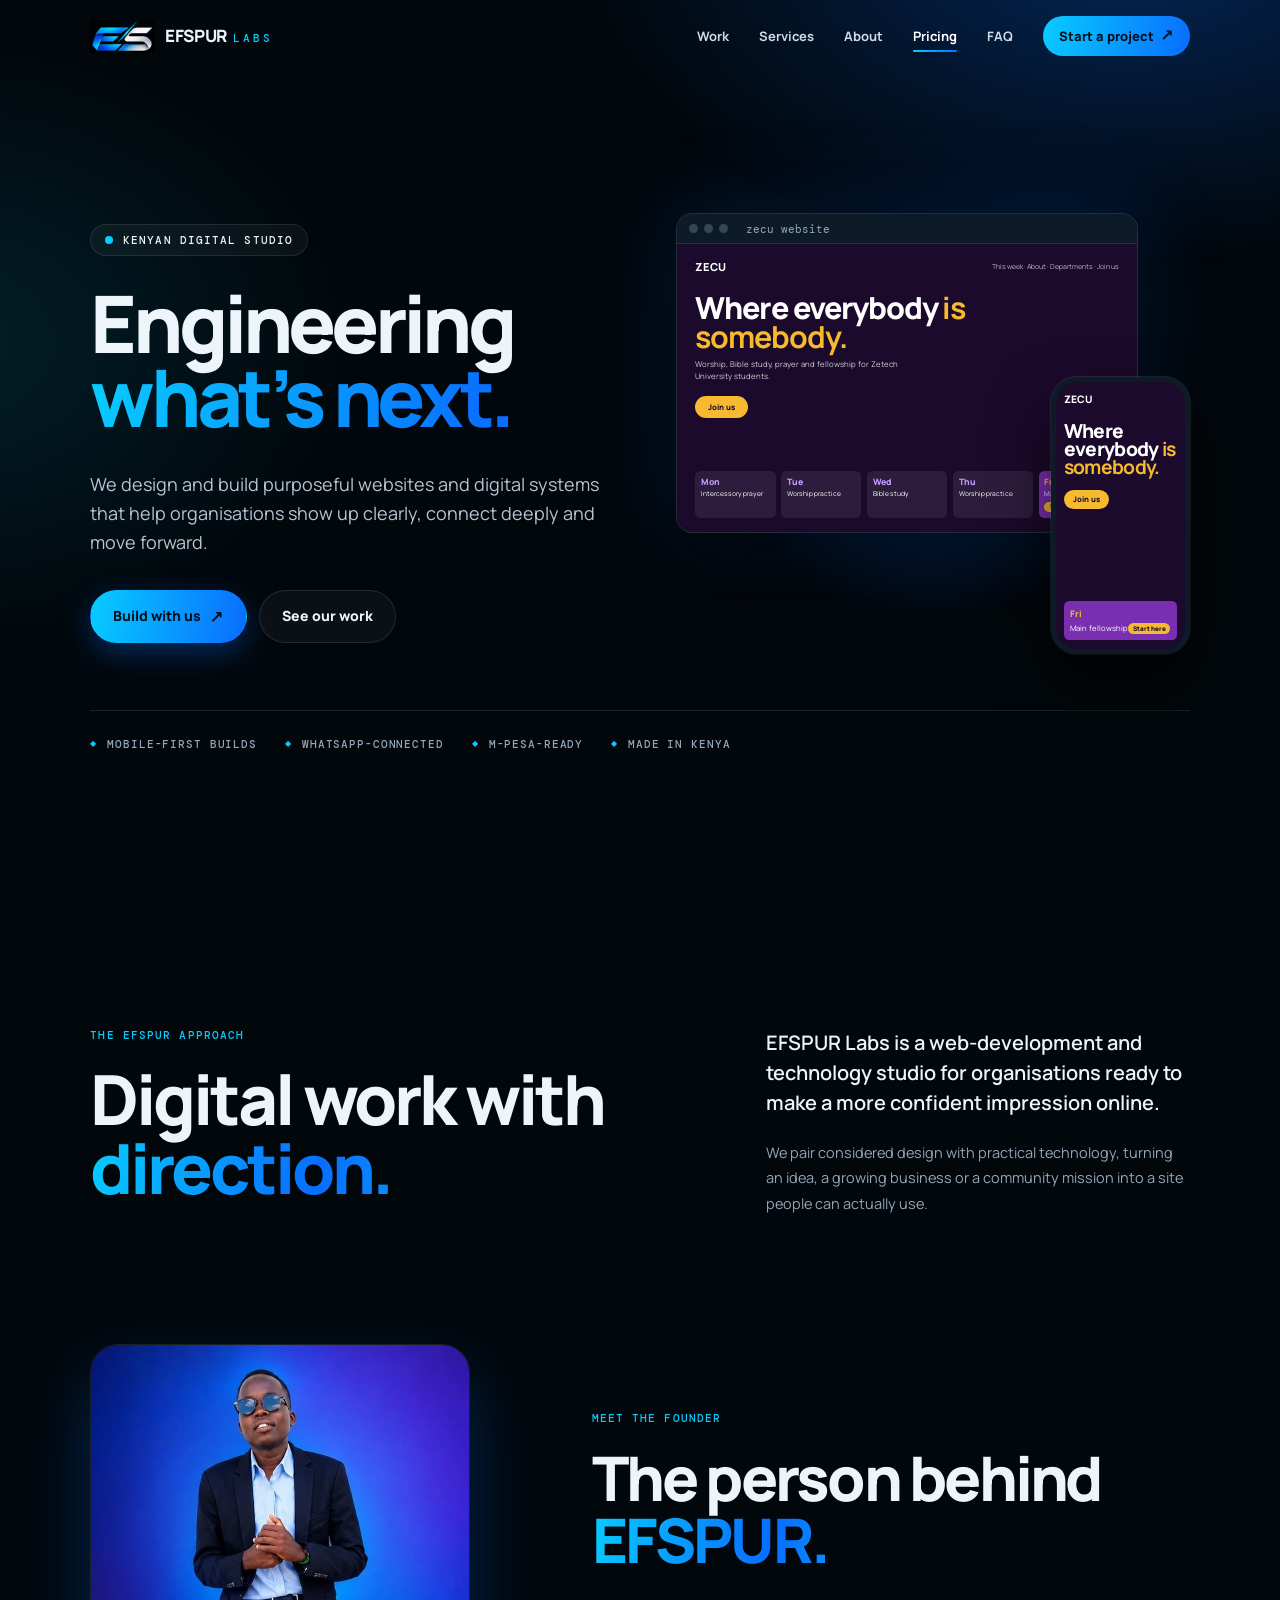
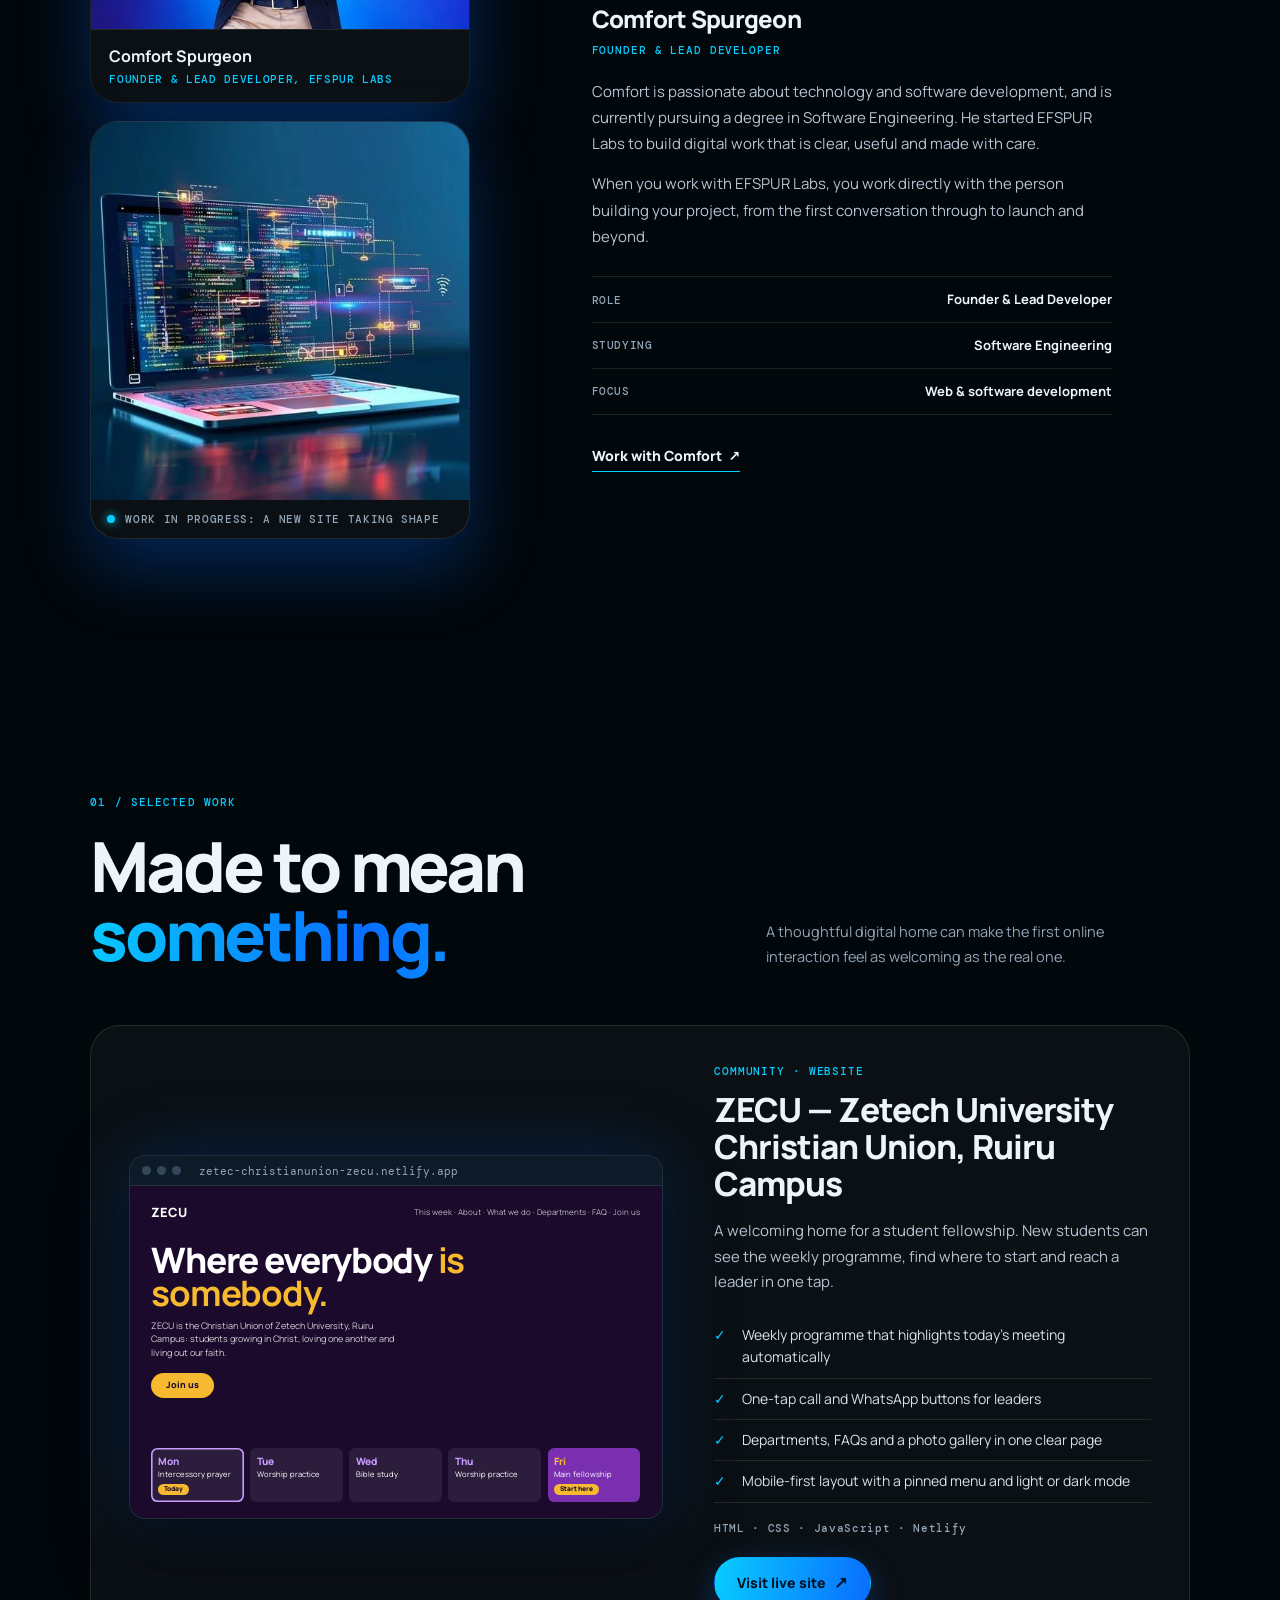
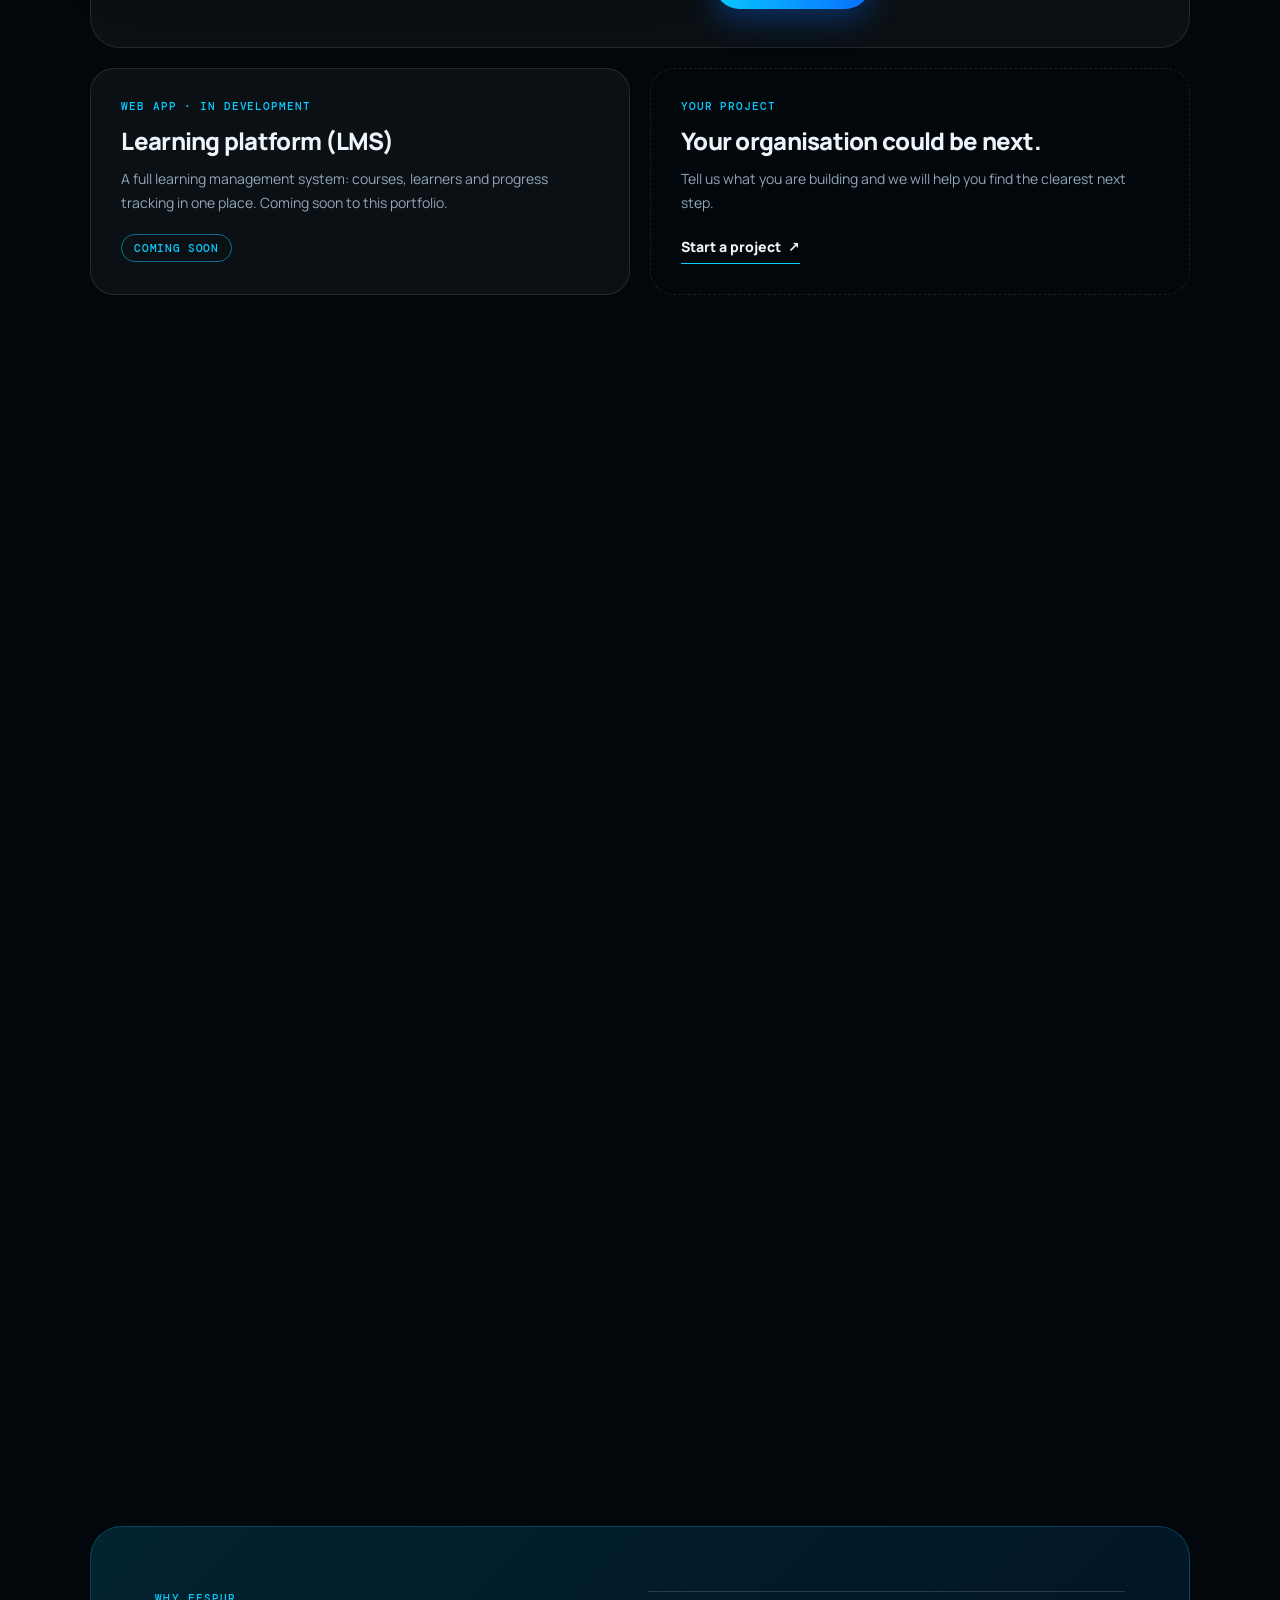
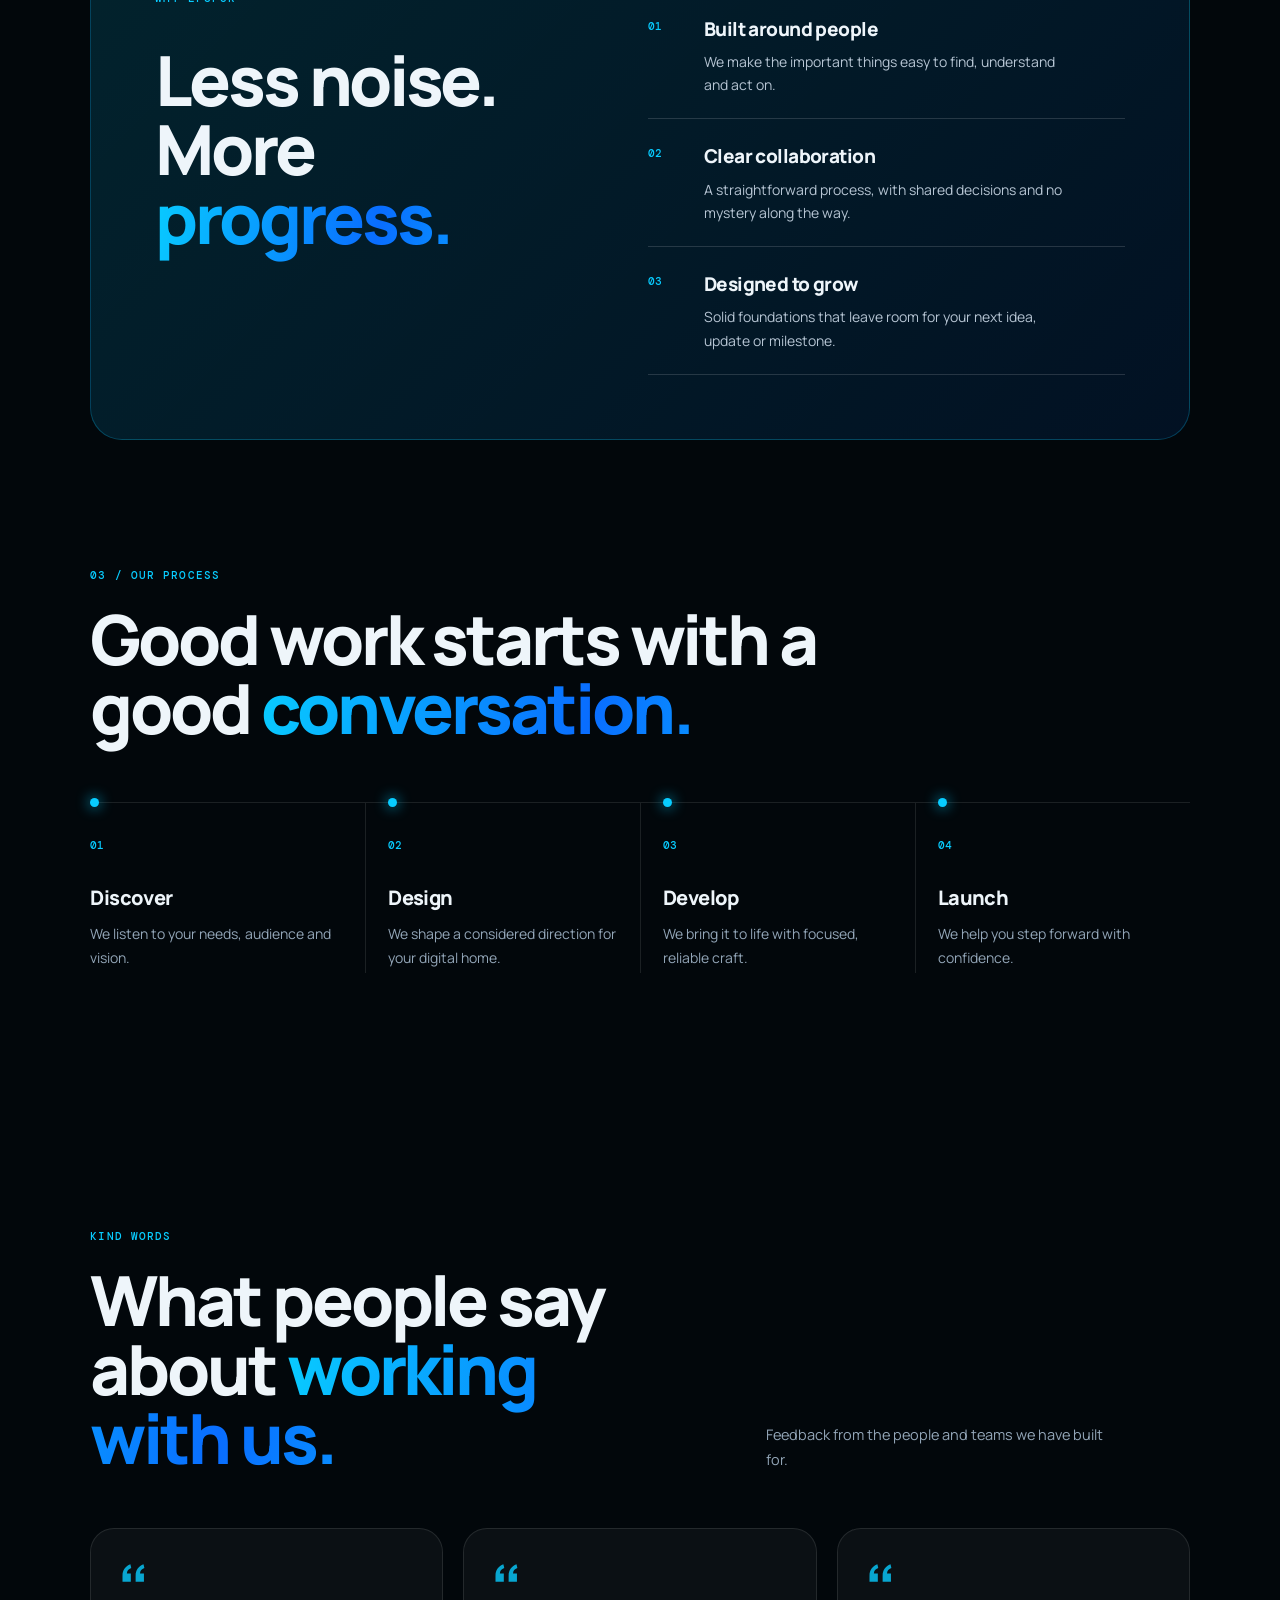
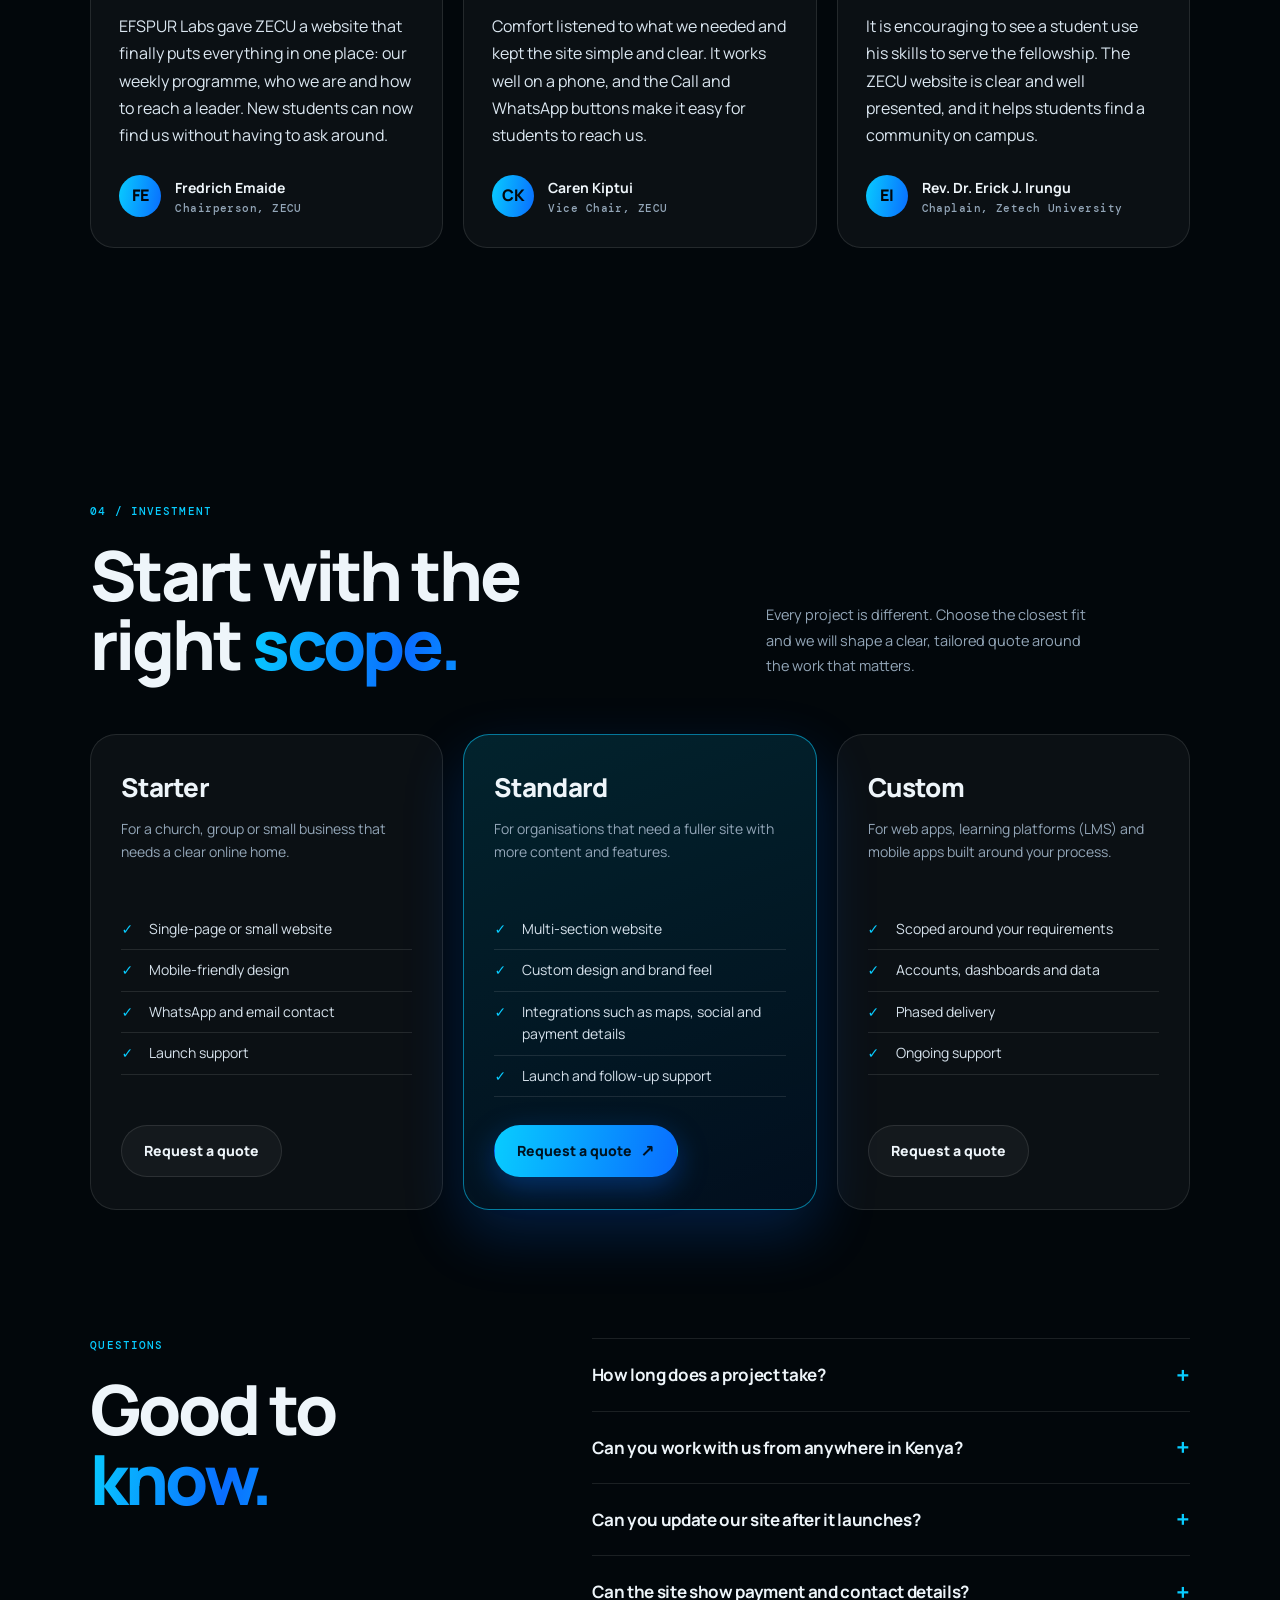
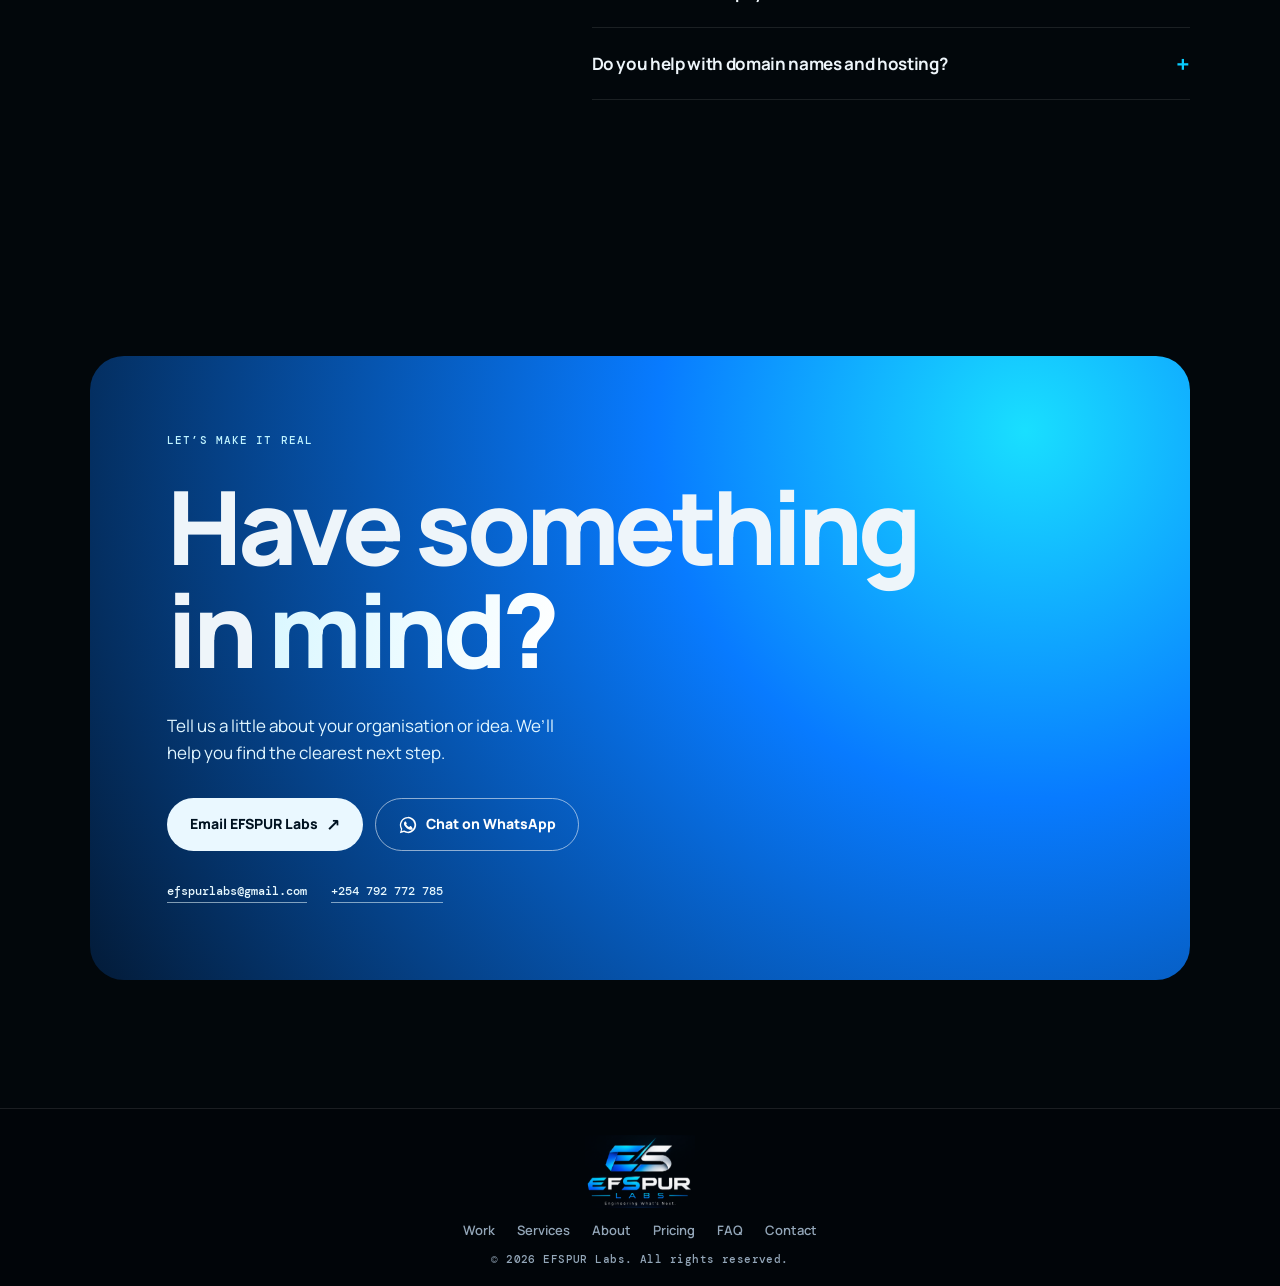
==== commit dad81f7d: "Rename efspur-portfolio-latest.html to index.html" ====
--- a/index.html
+++ b/index.html
@@ -6,8 +6,8 @@
   <title>EFSPUR Labs — Engineering What’s Next.</title>
   <meta name="description" content="EFSPUR Labs is a Kenyan digital studio building websites, web apps and digital solutions for churches, schools, businesses and communities." />
   <meta name="theme-color" content="#02070b" />
-  <link rel="icon" href="favicon.png" type="image/png" />
-  <link rel="apple-touch-icon" href="apple-touch-icon.png" />
+  <link rel="icon" href="[data-uri]" type="image/png" />
+  <link rel="apple-touch-icon" href="[data-uri]" />
   <meta property="og:type" content="website" />
   <meta property="og:title" content="EFSPUR Labs — Engineering What’s Next." />
   <meta property="og:description" content="A Kenyan digital studio building websites, web apps and digital solutions that people can actually use." />
@@ -16,13 +16,393 @@
   <link rel="preconnect" href="https://fonts.googleapis.com">
   <link rel="preconnect" href="https://fonts.gstatic.com" crossorigin>
   <link href="https://fonts.googleapis.com/css2?family=DM+Mono:wght@400;500&family=Manrope:wght@400;500;600;700;800&display=swap" rel="stylesheet">
-  <link rel="stylesheet" href="styles.css" />
+  <style>
+/* EFSPUR Labs portfolio — dark, logo-matched design (black, electric cyan, vivid blue, silver-white) */
+:root {
+  --bg: #02070b;
+  --panel: rgba(255, 255, 255, .04);
+  --panel-2: rgba(255, 255, 255, .07);
+  --line: rgba(255, 255, 255, .1);
+  --text: #eef5fa;
+  --muted: #93a6b8;
+  --cyan: #08ccff;
+  --blue: #096dff;
+  --grad: linear-gradient(100deg, #08ccff 0%, #096dff 100%);
+  --pad: clamp(20px, 5.5vw, 72px);
+  --max: 1240px;
+}
+*, *::before, *::after { box-sizing: border-box; }
+html { scroll-behavior: smooth; scroll-padding-top: 96px; }
+body { margin: 0; background: var(--bg); color: var(--text); font-family: Manrope, system-ui, -apple-system, "Segoe UI", Arial, sans-serif; line-height: 1.6; overflow-x: hidden; -webkit-font-smoothing: antialiased; }
+body::before { content: ""; position: fixed; inset: 0; z-index: -1; pointer-events: none;
+  background: radial-gradient(900px 520px at 88% -6%, rgba(9, 109, 255, .3), transparent 62%), radial-gradient(700px 520px at -4% 38%, rgba(8, 204, 255, .12), transparent 62%); }
+img { display: block; max-width: 100%; height: auto; }
+a { color: inherit; }
+h1, h2, h3, h4, p, ul, ol, figure { margin: 0; }
+ul, ol { padding: 0; list-style: none; }
+.wrap { width: 100%; max-width: var(--max); margin: 0 auto; padding-left: var(--pad); padding-right: var(--pad); }
+.section { padding: clamp(72px, 10vw, 128px) 0; }
+.section-tight { padding-top: 0; }
+
+.kicker { font: 500 11px "DM Mono", monospace; letter-spacing: .1em; text-transform: uppercase; color: var(--cyan); margin-bottom: 22px; }
+h2 { font-size: clamp(36px, 5.4vw, 72px); font-weight: 800; letter-spacing: -.045em; line-height: 1; }
+h3 { font-weight: 800; letter-spacing: -.03em; }
+.grad { background: var(--grad); -webkit-background-clip: text; background-clip: text; color: transparent; }
+.grad-light { background: linear-gradient(100deg, #d9f7ff, #ffffff); -webkit-background-clip: text; background-clip: text; color: transparent; }
+
+/* Buttons and links */
+.btn { display: inline-flex; align-items: center; gap: 8px; padding: 14px 22px; border-radius: 999px; font-weight: 800; font-size: 14px; text-decoration: none; white-space: nowrap; border: 1px solid transparent; transition: transform .25s ease, box-shadow .25s ease, background-color .25s ease; }
+.btn span { font-size: 17px; line-height: 0; }
+.btn:hover { transform: translateY(-3px); }
+.btn-primary { background: var(--grad); color: #001220; box-shadow: 0 10px 30px rgba(9, 109, 255, .35); }
+.btn-primary:hover { box-shadow: 0 14px 38px rgba(8, 204, 255, .45); }
+.btn-ghost { border-color: var(--line); background: var(--panel); }
+.btn-ghost:hover { background: var(--panel-2); border-color: rgba(8, 204, 255, .5); }
+.btn-light { background: #eaf8ff; color: #001220; }
+.btn-outline { border-color: rgba(255, 255, 255, .55); color: #fff; }
+.btn-outline svg { width: 20px; height: 20px; fill: currentColor; }
+.btn-outline:hover { background: rgba(255, 255, 255, .12); }
+.text-link { display: inline-block; font-weight: 800; font-size: 14px; text-decoration: none; border-bottom: 1px solid var(--cyan); padding-bottom: 4px; transition: color .2s; }
+.text-link:hover { color: var(--cyan); }
+.text-link span { margin-left: 4px; }
+
+/* Header */
+.site-header { position: fixed; top: 0; left: 0; right: 0; z-index: 50; padding-top: env(safe-area-inset-top, 0px); transition: background-color .3s, border-color .3s, backdrop-filter .3s; border-bottom: 1px solid transparent; }
+.site-header.solid { background: rgba(2, 7, 11, .8); -webkit-backdrop-filter: blur(16px); backdrop-filter: blur(16px); border-bottom-color: var(--line); }
+.bar { display: flex; align-items: center; justify-content: space-between; height: 72px; }
+.brand { display: flex; align-items: center; gap: 10px; text-decoration: none; font-weight: 800; letter-spacing: -.02em; font-size: 17px; }
+.brand img { height: 34px; width: auto; mix-blend-mode: screen; }
+.brand i { font: 500 11px "DM Mono", monospace; font-style: normal; letter-spacing: .28em; color: var(--cyan); margin-left: 3px; }
+.site-nav { display: flex; align-items: center; gap: 30px; }
+.site-nav a { text-decoration: none; font-size: 13px; font-weight: 700; color: #cfdbe6; transition: color .2s; }
+.site-nav a:hover { color: #fff; }
+.site-nav .nav-cta { color: #001220; background: var(--grad); padding: 10px 16px; border-radius: 999px; font-weight: 800; }
+.site-nav .nav-cta:hover { color: #001220; box-shadow: 0 8px 24px rgba(8, 204, 255, .4); }
+.site-nav .nav-cta span { font-size: 16px; line-height: 0; margin-left: 3px; }
+.menu-button { display: none; }
+
+/* Hero */
+.hero { min-height: 100vh; min-height: 100svh; padding: calc(112px + env(safe-area-inset-top, 0px)) 0 48px; display: flex; flex-direction: column; justify-content: center; }
+.hero-grid { display: grid; grid-template-columns: 1.02fr .98fr; gap: 4vw; align-items: center; }
+.eyebrow { display: inline-flex; align-items: center; gap: 10px; font: 500 11px "DM Mono", monospace; letter-spacing: .1em; text-transform: uppercase; border: 1px solid var(--line); background: var(--panel); padding: 8px 14px; border-radius: 999px; margin-bottom: 30px; }
+.dot { width: 8px; height: 8px; border-radius: 50%; background: var(--cyan); box-shadow: 0 0 0 0 rgba(8, 204, 255, .6); animation: pulse 2.4s infinite; }
+.hero h1 { font-size: clamp(46px, 6.2vw, 92px); font-weight: 800; letter-spacing: -.055em; line-height: .93; animation: rise .9s cubic-bezier(.2, .8, .2, 1) both; }
+.hero h1 .grad { display: block; padding-bottom: .08em; }
+.hero-lead { max-width: 520px; margin: 30px 0 34px; color: #b6c5d3; font-size: clamp(15px, 1.5vw, 18px); animation: rise .9s .12s cubic-bezier(.2, .8, .2, 1) both; }
+.hero-actions { display: flex; flex-wrap: wrap; gap: 12px; animation: rise .9s .22s cubic-bezier(.2, .8, .2, 1) both; }
+.trust { display: flex; flex-wrap: wrap; gap: 10px 28px; margin-top: 56px; padding-top: 26px; border-top: 1px solid var(--line); font: 500 11px "DM Mono", monospace; letter-spacing: .08em; text-transform: uppercase; color: var(--muted); }
+.trust li::before { content: "◆"; color: var(--cyan); margin-right: 10px; font-size: 8px; vertical-align: 2px; }
+
+/* Device mock-ups (drawn in HTML/CSS) */
+.devices { position: relative; aspect-ratio: 1 / .86; animation: rise 1s .15s cubic-bezier(.2, .8, .2, 1) both; }
+.glow-ring { position: absolute; inset: -6% -6% -10% -6%; z-index: -1; background: radial-gradient(closest-side, rgba(9, 109, 255, .38), transparent 70%); filter: blur(10px); }
+.laptop { border: 1px solid var(--line); border-radius: 16px; overflow: hidden; background: #0a1622; box-shadow: 0 40px 80px rgba(0, 0, 0, .55), 0 0 90px rgba(9, 109, 255, .22); }
+.devices .laptop { position: absolute; left: 0; top: 0; width: 90%; }
+.frame-bar { display: flex; align-items: center; gap: 6px; height: 30px; padding: 0 12px; background: #0d1b29; border-bottom: 1px solid var(--line); }
+.frame-bar i { width: 9px; height: 9px; border-radius: 50%; background: #34465a; }
+.frame-bar em { margin-left: 12px; font: 11px "DM Mono", monospace; font-style: normal; color: var(--muted); white-space: nowrap; overflow: hidden; text-overflow: ellipsis; }
+.phone { position: absolute; right: 0; bottom: 0; width: 27%; aspect-ratio: 9 / 18; border: 5px solid #0d1b29; border-radius: 26px; overflow: hidden; background: #0d1b29; box-shadow: 0 30px 60px rgba(0, 0, 0, .6), 0 0 0 1px var(--line); animation: float 6s ease-in-out infinite; }
+.laptop, .phone { container-type: inline-size; }
+.laptop .screen { aspect-ratio: 16 / 10; }
+.phone { display: flex; }
+.phone .screen { flex: 1; min-width: 0; }
+
+.zecu-mock { background: #1b0a2c; color: #fff; padding: 3cqw 4cqw; display: flex; flex-direction: column; gap: 2cqw; font-family: Manrope, system-ui, sans-serif; overflow: hidden; }
+.z-nav { display: flex; justify-content: space-between; align-items: center; font-size: 1.5cqw; }
+.z-nav b { font-size: 2.4cqw; font-weight: 800; }
+.z-nav span { opacity: .7; }
+.z-hero h4 { font-size: 6.6cqw; line-height: .95; font-weight: 800; letter-spacing: -.035em; margin: 2cqw 0 1.6cqw; max-width: 68%; }
+.z-hero h4 b { color: #f6b92f; }
+.z-hero p { font-size: 1.7cqw; line-height: 1.5; opacity: .8; max-width: 52%; margin: 0 0 2cqw; }
+.z-btn { display: inline-block; background: #f6b92f; color: #1b0a2c; font-weight: 800; padding: 1cqw 2.8cqw; border-radius: 99px; font-size: 1.7cqw; }
+.z-week { display: grid; grid-template-columns: repeat(5, 1fr); gap: 1.2cqw; margin-top: auto; }
+.z-week div { background: rgba(255, 255, 255, .08); border-radius: 1.2cqw; padding: 1.3cqw; font-size: 1.45cqw; line-height: 1.25; }
+.z-week small { display: block; font-weight: 800; color: #c79bff; font-size: 1.9cqw; margin-bottom: .5cqw; }
+.z-week .main { background: #7a2fb0; }
+.z-week .main small { color: #f6b92f; }
+.z-week .today { box-shadow: inset 0 0 0 .3cqw #c79bff; }
+.z-week em { display: inline-block; font-style: normal; background: #f6b92f; color: #1b0a2c; font-weight: 800; border-radius: 99px; padding: .3cqw 1.1cqw; margin-top: .8cqw; font-size: 1.25cqw; }
+.phone-screen { padding: 7cqw 6cqw; gap: 5cqw; }
+.phone-screen .z-nav b { font-size: 8cqw; }
+.phone-screen .z-hero h4 { font-size: 15cqw; max-width: 100%; margin: 6cqw 0 6cqw; }
+.phone-screen .z-btn { font-size: 6cqw; padding: 2.4cqw 7cqw; }
+.phone-screen .z-week { grid-template-columns: 1fr; }
+.phone-screen .z-week div { font-size: 6cqw; padding: 5cqw; border-radius: 4cqw; }
+.phone-screen .z-week small { font-size: 7cqw; margin-bottom: 1.5cqw; }
+.phone-screen .z-week em { font-size: 5cqw; padding: 1cqw 3.5cqw; margin-top: 2cqw; }
+
+/* About */
+.two-col { display: grid; grid-template-columns: 1.15fr .85fr; gap: 8vw; align-items: start; }
+.prose { max-width: 440px; }
+.lead { font-size: 20px; line-height: 1.5; font-weight: 600; margin-bottom: 22px; }
+.prose p:last-child, .section-head > p { color: var(--muted); font-size: 14.5px; line-height: 1.75; }
+
+/* Founder */
+.founder-grid { display: grid; grid-template-columns: .8fr 1.2fr; gap: 8vw; align-items: center; }
+.founder-photo { max-width: 380px; border-radius: 28px; overflow: hidden; border: 1px solid var(--line); box-shadow: 0 30px 70px rgba(9, 109, 255, .3); }
+.founder-photo img { width: 100%; }
+.founder-copy h2 { font-size: clamp(36px, 4.8vw, 62px); margin-bottom: 30px; }
+.founder-name { font-size: 24px; margin-bottom: 4px; }
+.founder-role { font: 500 11px "DM Mono", monospace; text-transform: uppercase; letter-spacing: .08em; color: var(--cyan); margin-bottom: 22px; }
+.founder-copy > p:not(.kicker):not(.founder-role) { color: #b6c5d3; font-size: 15px; line-height: 1.75; max-width: 520px; margin-bottom: 14px; }
+.facts { margin: 26px 0 28px; border-top: 1px solid var(--line); max-width: 520px; }
+.facts li { display: flex; justify-content: space-between; gap: 20px; border-bottom: 1px solid var(--line); padding: 12px 0; font-size: 13px; }
+.facts span { font: 500 11px "DM Mono", monospace; text-transform: uppercase; letter-spacing: .06em; color: var(--muted); align-self: center; }
+.facts b { font-weight: 700; text-align: right; }
+
+/* Section heads */
+.section-head { display: grid; grid-template-columns: 1.15fr .85fr; gap: 8vw; align-items: end; margin-bottom: 56px; }
+.section-head > p { max-width: 340px; }
+
+/* Work */
+.case { display: grid; grid-template-columns: 1.1fr .9fr; gap: clamp(24px, 4vw, 56px); align-items: center; background: var(--panel); border: 1px solid var(--line); border-radius: 30px; padding: clamp(18px, 3vw, 38px); transition: border-color .3s, transform .3s; }
+.case:hover { border-color: rgba(8, 204, 255, .4); }
+.case-media .laptop.big { box-shadow: 0 30px 70px rgba(0, 0, 0, .5), 0 0 70px rgba(9, 109, 255, .25); }
+.tag { font: 500 11px "DM Mono", monospace; letter-spacing: .08em; text-transform: uppercase; color: var(--cyan); margin-bottom: 14px; }
+.case-copy h3 { font-size: clamp(24px, 2.6vw, 34px); line-height: 1.1; margin-bottom: 16px; }
+.case-copy > p:not(.tag):not(.stack) { color: #b6c5d3; font-size: 15px; line-height: 1.7; margin-bottom: 20px; }
+.checks li { position: relative; padding: 9px 0 9px 28px; border-bottom: 1px solid var(--line); font-size: 14px; color: #d6e2ec; }
+.checks li::before { content: "✓"; position: absolute; left: 0; top: 9px; color: var(--cyan); font-weight: 800; }
+.stack { font: 500 11px "DM Mono", monospace; letter-spacing: .06em; color: var(--muted); margin: 18px 0 22px; }
+.mini-cases { display: grid; grid-template-columns: 1fr 1fr; gap: 20px; margin-top: 20px; }
+.mini { background: var(--panel); border: 1px solid var(--line); border-radius: 24px; padding: 30px; transition: transform .3s, border-color .3s; }
+.mini:hover { transform: translateY(-5px); border-color: rgba(8, 204, 255, .4); }
+.mini h3 { font-size: 24px; margin-bottom: 12px; line-height: 1.15; }
+.mini p:not(.tag) { color: var(--muted); font-size: 14px; line-height: 1.7; margin-bottom: 20px; }
+.mini-cta { border-style: dashed; background: transparent; }
+.pill { display: inline-block; font: 500 11px "DM Mono", monospace; letter-spacing: .06em; text-transform: uppercase; border: 1px solid rgba(8, 204, 255, .5); color: var(--cyan); padding: 6px 12px; border-radius: 999px; }
+
+/* Services */
+.service-grid { display: grid; grid-template-columns: repeat(3, 1fr); gap: 20px; }
+.card { position: relative; background: var(--panel); border: 1px solid var(--line); border-radius: 24px; padding: 30px 28px 34px; overflow: hidden; transition: transform .3s, border-color .3s, background-color .3s; }
+.card::after { content: ""; position: absolute; inset: auto -30% -60% -30%; height: 70%; background: radial-gradient(closest-side, rgba(8, 204, 255, .22), transparent); opacity: 0; transition: opacity .35s; }
+.card:hover { transform: translateY(-6px); border-color: rgba(8, 204, 255, .45); background: var(--panel-2); }
+.card:hover::after { opacity: 1; }
+.num { display: block; font: 500 11px "DM Mono", monospace; color: var(--cyan); margin-bottom: 40px; }
+.card h3 { font-size: 21px; margin-bottom: 10px; line-height: 1.15; }
+.card p { color: var(--muted); font-size: 14px; line-height: 1.7; }
+.integrations { display: flex; flex-wrap: wrap; align-items: center; gap: 14px 22px; margin-top: 28px; padding: 22px 26px; border: 1px solid var(--line); border-radius: 20px; background: var(--panel); }
+.integrations .kicker { margin: 0; }
+.integrations ul { display: flex; flex-wrap: wrap; gap: 10px; }
+.integrations li { font-size: 13px; font-weight: 600; border: 1px solid var(--line); border-radius: 999px; padding: 7px 14px; color: #d6e2ec; }
+
+/* Why */
+.why { display: grid; grid-template-columns: .9fr 1.1fr; gap: 8vw; padding: clamp(28px, 5vw, 64px); border-radius: 32px; border: 1px solid rgba(8, 204, 255, .25); background: linear-gradient(135deg, rgba(8, 204, 255, .14), rgba(9, 109, 255, .1)); }
+.why .kicker { margin-bottom: 40px; }
+.why-list > div { display: grid; grid-template-columns: 46px 1fr; gap: 10px; padding: 22px 0; border-bottom: 1px solid rgba(255, 255, 255, .14); }
+.why-list > div:first-child { border-top: 1px solid rgba(255, 255, 255, .14); }
+.why-list b { font: 500 11px "DM Mono", monospace; color: var(--cyan); padding-top: 5px; }
+.why-list h3 { font-size: 19px; margin-bottom: 6px; }
+.why-list p { color: #b6c5d3; font-size: 14px; line-height: 1.65; max-width: 360px; }
+
+/* Process */
+#process h2 { max-width: 760px; }
+.steps { display: grid; grid-template-columns: repeat(4, 1fr); margin-top: 60px; border-top: 1px solid var(--line); }
+.steps li { position: relative; padding: 28px 22px 0 0; min-height: 170px; }
+.steps li:not(:first-child) { padding-left: 22px; border-left: 1px solid var(--line); }
+.steps li::before { content: ""; position: absolute; top: -5px; left: 0; width: 9px; height: 9px; border-radius: 50%; background: var(--cyan); box-shadow: 0 0 14px var(--cyan); }
+.steps li:not(:first-child)::before { left: 22px; }
+.steps span { font: 500 11px "DM Mono", monospace; color: var(--cyan); }
+.steps h3 { font-size: 20px; margin: 26px 0 8px; }
+.steps p { color: var(--muted); font-size: 14px; line-height: 1.65; }
+
+/* Pricing */
+.price-grid { display: grid; grid-template-columns: repeat(3, 1fr); gap: 20px; align-items: stretch; }
+.plan { display: flex; flex-direction: column; background: var(--panel); border: 1px solid var(--line); border-radius: 26px; padding: 32px 30px; }
+.plan h3 { font-size: 26px; margin-bottom: 8px; }
+.plan-for { color: var(--muted); font-size: 14px; line-height: 1.65; margin-bottom: 22px; min-height: 70px; }
+.plan .checks { margin-bottom: 28px; flex: 1; }
+.plan .btn { align-self: flex-start; }
+.plan-hot { border-color: rgba(8, 204, 255, .55); background: linear-gradient(160deg, rgba(8, 204, 255, .14), rgba(9, 109, 255, .08)); box-shadow: 0 24px 60px rgba(9, 109, 255, .22); }
+
+/* FAQ */
+.faq-grid { display: grid; grid-template-columns: .8fr 1.2fr; gap: 8vw; align-items: start; }
+.faq details { border-bottom: 1px solid var(--line); }
+.faq details:first-child { border-top: 1px solid var(--line); }
+.faq summary { cursor: pointer; list-style: none; display: flex; justify-content: space-between; align-items: center; gap: 20px; padding: 22px 0; font-weight: 700; font-size: 17px; letter-spacing: -.02em; }
+.faq summary::-webkit-details-marker { display: none; }
+.faq summary::after { content: "+"; font-size: 24px; color: var(--cyan); transition: transform .25s; line-height: 1; }
+.faq details[open] summary::after { transform: rotate(45deg); }
+.faq details p { color: var(--muted); font-size: 14.5px; line-height: 1.75; padding: 0 40px 22px 0; }
+
+/* Contact */
+.contact-card { position: relative; overflow: hidden; border-radius: 34px; padding: clamp(32px, 6vw, 84px); background: radial-gradient(circle at 85% 12%, #19dfff 0, #087bff 34%, #031b38 100%); }
+.contact-card .kicker { color: #bff3ff; margin-bottom: 28px; }
+.contact-card h2 { font-size: clamp(50px, 8vw, 108px); }
+.contact-copy { max-width: 420px; margin: 32px 0; color: #e1f6ff; font-size: 17px; line-height: 1.6; }
+.contact-actions { display: flex; flex-wrap: wrap; gap: 12px; }
+.contact-details { display: flex; flex-wrap: wrap; gap: 10px 24px; margin-top: 32px; }
+.contact-details a { font: 500 12px "DM Mono", monospace; text-decoration: none; color: #e8f9ff; border-bottom: 1px solid rgba(232, 249, 255, .55); padding-bottom: 3px; }
+.contact-details a:hover { color: #fff; }
+
+/* Footer */
+.site-footer { border-top: 1px solid var(--line); padding: 26px 0 calc(20px + env(safe-area-inset-bottom, 0px)); background: #010509; }
+.foot { display: flex; flex-direction: column; align-items: center; text-align: center; gap: 12px; }
+.foot-logo { display: block; }
+.foot-logo img { display: block; width: 110px; height: auto; margin: 0 auto; mix-blend-mode: screen; }
+.foot-nav { display: flex; flex-wrap: wrap; justify-content: center; gap: 8px 22px; }
+.foot-nav a { text-decoration: none; font-size: 13px; font-weight: 600; color: var(--muted); }
+.foot-nav a:hover { color: #fff; }
+.copy { text-align: center; margin: 0; font: 500 11px "DM Mono", monospace; letter-spacing: .04em; color: var(--muted); }
+
+/* Motion */
+@keyframes rise { from { opacity: 0; transform: translateY(24px); } to { opacity: 1; transform: none; } }
+@keyframes float { 0%, 100% { transform: translateY(0); } 50% { transform: translateY(-10px); } }
+@keyframes pulse { 0% { box-shadow: 0 0 0 0 rgba(8, 204, 255, .55); } 70%, 100% { box-shadow: 0 0 0 12px rgba(8, 204, 255, 0); } }
+.js .reveal { opacity: 0; transform: translateY(28px); transition: opacity .8s ease var(--d, 0s), transform .8s cubic-bezier(.2, .8, .2, 1) var(--d, 0s); }
+.js .reveal.is-visible { opacity: 1; transform: none; }
+
+@media (max-width: 960px) {
+  .hero-grid, .two-col, .founder-grid, .section-head, .case, .why, .faq-grid { grid-template-columns: 1fr; }
+  .hero-grid { gap: 56px; }
+  .two-col, .section-head, .faq-grid { gap: 26px; }
+  .founder-grid { gap: 36px; }
+  .section-head { margin-bottom: 40px; }
+  .section-head > p { max-width: 100%; }
+  .service-grid, .price-grid { grid-template-columns: 1fr 1fr; }
+  .steps { grid-template-columns: 1fr 1fr; }
+  .steps li:nth-child(3) { padding-left: 0; border-left: 0; }
+  .steps li:nth-child(3)::before { left: 0; }
+  .steps li:nth-child(n+3) { border-top: 1px solid var(--line); margin-top: 0; }
+  .why { gap: 34px; }
+}
+
+@media (max-width: 760px) {
+  .site-header { background: rgba(2, 7, 11, .92); -webkit-backdrop-filter: blur(16px); backdrop-filter: blur(16px); border-bottom-color: var(--line); }
+  .bar { height: 64px; }
+  html { scroll-padding-top: calc(80px + env(safe-area-inset-top, 0px)); }
+  .menu-button { display: grid; width: 34px; height: 30px; border: 0; background: none; padding: 5px 0; align-content: center; gap: 6px; cursor: pointer; }
+  .menu-button span { display: block; height: 2px; width: 28px; margin-left: auto; background: #fff; }
+  .site-nav { position: absolute; top: 100%; left: 0; right: 0; display: none; flex-direction: column; align-items: flex-start; gap: 18px; padding: 22px var(--pad) 28px; background: rgba(2, 7, 11, .97); border-bottom: 1px solid var(--line); }
+  .site-nav.open { display: flex; }
+  .site-nav a { font-size: 16px; }
+  .hero { padding-top: calc(96px + env(safe-area-inset-top, 0px)); }
+  .hero-actions .btn { flex: 1 1 auto; justify-content: center; }
+  .trust { margin-top: 40px; }
+  .devices .laptop { width: 94%; }
+  .phone { width: 30%; }
+  .service-grid, .price-grid, .mini-cases { grid-template-columns: 1fr; }
+  .plan-for { min-height: 0; }
+  .steps { grid-template-columns: 1fr; }
+  .steps li, .steps li:not(:first-child) { padding: 24px 0 26px; min-height: 0; border-left: 0; border-top: 1px solid var(--line); }
+  .steps li:first-child { border-top: 0; }
+  .steps li::before, .steps li:not(:first-child)::before { display: none; }
+  .steps h3 { margin-top: 14px; }
+  .founder-photo { max-width: 300px; }
+  .case { padding: 16px; border-radius: 24px; }
+  .integrations { padding: 20px; }
+  .contact-card { border-radius: 26px; }
+  .contact-actions .btn { flex: 1 1 auto; justify-content: center; }
+  .faq details p { padding-right: 0; }
+}
+
+@media (prefers-reduced-motion: reduce) {
+  *, *::before, *::after { animation-duration: .01ms !important; animation-iteration-count: 1 !important; transition-duration: .01ms !important; scroll-behavior: auto !important; }
+  .js .reveal { opacity: 1; transform: none; }
+}
+
+/* Founder media stack + work in progress */
+.founder-media { display: flex; flex-direction: column; gap: 18px; max-width: 380px; }
+.founder-media .founder-photo { max-width: none; width: 100%; margin: 0; }
+.wip-photo { background: var(--panel); }
+.wip-photo img { display: block; width: 100%; height: auto; }
+.wip-photo figcaption { display: flex; align-items: center; gap: 10px; padding: 12px 16px; font: 500 11px "DM Mono", monospace; text-transform: uppercase; letter-spacing: .06em; color: var(--muted); }
+.wip-dot { width: 8px; height: 8px; border-radius: 50%; background: var(--cyan); box-shadow: 0 0 10px var(--cyan); flex: none; }
+@media (max-width: 760px) { .founder-media { max-width: 300px; } }
+
+.wip-shots { background: var(--panel); }
+.shots-grid { display: grid; grid-template-columns: 1fr 1fr; gap: 6px; padding: 6px 6px 0; }
+.shots-grid img { display: block; width: 100%; height: auto; border-radius: 18px; border: 1px solid var(--line); }
+.shots-grid .shot-main { grid-column: 1 / -1; }
+.wip-shots figcaption { display: flex; align-items: center; gap: 10px; padding: 12px 16px; font: 500 11px "DM Mono", monospace; text-transform: uppercase; letter-spacing: .06em; color: var(--muted); }
+
+/* Testimonials */
+.quote-grid { display: grid; grid-template-columns: repeat(3, 1fr); gap: 20px; }
+.quote { margin: 0; display: flex; flex-direction: column; justify-content: space-between; gap: 26px; background: var(--panel); border: 1px solid var(--line); border-radius: 24px; padding: 30px 28px; }
+.quote-mark { width: 28px; height: 28px; color: var(--cyan); opacity: .8; }
+.quote blockquote { margin: 0; font-size: 16px; line-height: 1.7; color: #dbe7f1; }
+.quote figcaption { display: flex; align-items: center; gap: 14px; }
+.quote figcaption span:last-child { display: flex; flex-direction: column; gap: 2px; }
+.quote figcaption b { font-size: 14px; }
+.quote figcaption small { font: 500 11px "DM Mono", monospace; letter-spacing: .04em; color: var(--muted); }
+.avatar { width: 42px; height: 42px; border-radius: 50%; display: grid; place-items: center; background: var(--grad); color: #02070b; font-weight: 800; flex: none; }
+.quote.is-placeholder { border-style: dashed; }
+.quote.is-placeholder blockquote { color: var(--muted); font-style: italic; }
+@media (max-width: 980px) { .quote-grid { grid-template-columns: 1fr; } }
+
+/* ---------- Motion & interaction upgrades ---------- */
+.scroll-progress { position: fixed; top: 0; left: 0; right: 0; height: 3px; z-index: 80; background: var(--grad); transform: scaleX(0); transform-origin: 0 50%; pointer-events: none; box-shadow: 0 0 12px rgba(8, 204, 255, .6); }
+
+/* Nav: animated underline and active state */
+.site-nav a:not(.nav-cta) { position: relative; padding: 4px 0; }
+.site-nav a:not(.nav-cta)::after { content: ""; position: absolute; left: 0; right: 0; bottom: -2px; height: 2px; border-radius: 2px; background: var(--grad); transform: scaleX(0); transform-origin: 0 50%; transition: transform .35s cubic-bezier(.2, .8, .2, 1); }
+.site-nav a:not(.nav-cta):hover::after, .site-nav a.active::after { transform: scaleX(1); }
+.site-nav a.active { color: #fff; }
+
+/* Shimmering gradient headings */
+.grad { background-image: linear-gradient(100deg, #08ccff 0%, #096dff 35%, #08ccff 70%, #096dff 100%); background-size: 220% 100%; animation: shimmer 7s ease-in-out infinite alternate; }
+@keyframes shimmer { from { background-position: 0% 50%; } to { background-position: 100% 50%; } }
+
+/* Hero: staggered trust list, floating phone, parallax-ready layers */
+.trust li { animation: rise .7s cubic-bezier(.2, .8, .2, 1) both; }
+.trust li:nth-child(1) { animation-delay: .5s; } .trust li:nth-child(2) { animation-delay: .6s; } .trust li:nth-child(3) { animation-delay: .7s; } .trust li:nth-child(4) { animation-delay: .8s; }
+.eyebrow { animation: rise .8s cubic-bezier(.2, .8, .2, 1) both; }
+.devices > * { transition: translate .25s ease-out; }
+.phone { animation: float 6s ease-in-out infinite; }
+.glow-ring { animation: breathe 6s ease-in-out infinite; }
+@keyframes breathe { 0%, 100% { opacity: .8; scale: 1; } 50% { opacity: 1; scale: 1.06; } }
+
+/* Button shine */
+.btn-primary { position: relative; overflow: hidden; }
+.btn-primary::before { content: ""; position: absolute; top: 0; bottom: 0; left: -60%; width: 40%; background: linear-gradient(100deg, transparent, rgba(255, 255, 255, .55), transparent); transform: skewX(-20deg); transition: left .7s ease; pointer-events: none; }
+.btn-primary:hover::before { left: 130%; }
+.btn:active { transform: translateY(-1px) scale(.98); }
+
+/* Cursor spotlight on cards */
+.card, .plan, .mini, .quote, .case { position: relative; }
+.card::before, .plan::before, .mini::before, .quote::before, .case::before { content: ""; position: absolute; inset: 0; border-radius: inherit; pointer-events: none; opacity: 0; transition: opacity .35s; background: radial-gradient(420px circle at var(--mx, 50%) var(--my, 50%), rgba(8, 204, 255, .13), transparent 60%); }
+.card:hover::before, .plan:hover::before, .mini:hover::before, .quote:hover::before, .case:hover::before { opacity: 1; }
+.plan, .quote { transition: transform .3s, border-color .3s; }
+.plan:hover, .quote:hover { border-color: rgba(8, 204, 255, .4); }
+
+/* Images: slow zoom on hover */
+.founder-photo { transition: box-shadow .5s, transform .5s; }
+.founder-photo img { transition: transform 1.1s cubic-bezier(.2, .8, .2, 1); }
+.founder-photo:hover img { transform: scale(1.05); }
+.founder-photo:hover { box-shadow: 0 34px 80px rgba(8, 204, 255, .35); }
+.shots-grid img { transition: transform .5s cubic-bezier(.2, .8, .2, 1), border-color .3s; position: relative; }
+.shots-grid img:hover { transform: scale(1.025); border-color: rgba(8, 204, 255, .6); z-index: 1; }
+
+/* FAQ open animation */
+.faq details[open] p { animation: faqIn .4s cubic-bezier(.2, .8, .2, 1); }
+@keyframes faqIn { from { opacity: 0; transform: translateY(-8px); } to { opacity: 1; transform: none; } }
+
+/* Back to top */
+.to-top { position: fixed; right: 20px; bottom: calc(20px + env(safe-area-inset-bottom, 0px)); width: 46px; height: 46px; border-radius: 50%; border: 1px solid rgba(8, 204, 255, .45); background: rgba(2, 7, 11, .8); color: var(--cyan); font-size: 20px; font-weight: 800; cursor: pointer; z-index: 60; backdrop-filter: blur(10px); opacity: 0; transform: translateY(16px) scale(.9); pointer-events: none; transition: opacity .3s, transform .3s, background-color .2s, box-shadow .2s; }
+.to-top.show { opacity: 1; transform: none; pointer-events: auto; }
+.to-top:hover { background: var(--grad); color: #001220; box-shadow: 0 10px 28px rgba(8, 204, 255, .45); }
+
+@media (prefers-reduced-motion: reduce) {
+  .scroll-progress { display: none; }
+  .grad, .phone, .glow-ring { animation: none; }
+}
+
+.founder-id { display: flex; flex-direction: column; gap: 3px; padding: 14px 18px 16px; background: var(--panel); border-top: 1px solid var(--line); }
+.founder-id b { font-size: 16px; letter-spacing: -.01em; }
+.founder-id small { font: 500 11px "DM Mono", monospace; letter-spacing: .06em; text-transform: uppercase; color: var(--cyan); }
+
+/* WhatsApp button: turns green on hover */
+.btn-whatsapp { transition: transform .25s, background-color .25s, border-color .25s, color .25s, box-shadow .25s; }
+.btn-whatsapp:hover, .btn-whatsapp:focus-visible { background: #25d366; border-color: #25d366; color: #052e16; box-shadow: 0 10px 30px rgba(37, 211, 102, .45); }
+
+</style>
   <script>document.documentElement.classList.add('js');</script>
 </head>
 <body>
+  <div class="scroll-progress" aria-hidden="true"></div>
   <header class="site-header">
     <div class="wrap bar">
-      <a class="brand" href="#top" aria-label="EFSPUR Labs home"><img src="logo-mark.png" alt="" width="76" height="40" /><span>EFSPUR <i>LABS</i></span></a>
+      <a class="brand" href="#top" aria-label="EFSPUR Labs home"><img src="[data-uri]" alt="" width="76" height="40" /><span>EFSPUR <i>LABS</i></span></a>
       <button class="menu-button" aria-label="Open navigation" aria-expanded="false" aria-controls="nav"><span></span><span></span></button>
       <nav id="nav" class="site-nav" aria-label="Main navigation">
         <a href="#work">Work</a>
@@ -110,7 +490,13 @@
     <!-- FOUNDER -->
     <section class="section section-tight" id="founder">
       <div class="wrap founder-grid reveal">
-        <figure class="founder-photo"><img src="founder.jpg" width="720" height="1080" loading="lazy" alt="Comfort Spurgeon, Founder and Lead Developer of EFSPUR Labs" /></figure>
+        <div class="founder-media">
+          <figure class="founder-photo"><img src="[data-uri]" width="720" height="540" loading="lazy" alt="Comfort Spurgeon, Founder and Lead Developer of EFSPUR Labs" /><figcaption class="founder-id"><b>Comfort Spurgeon</b><small>Founder &amp; Lead Developer, EFSPUR Labs</small></figcaption></figure>
+          <figure class="founder-photo wip-photo">
+          <img src="[data-uri]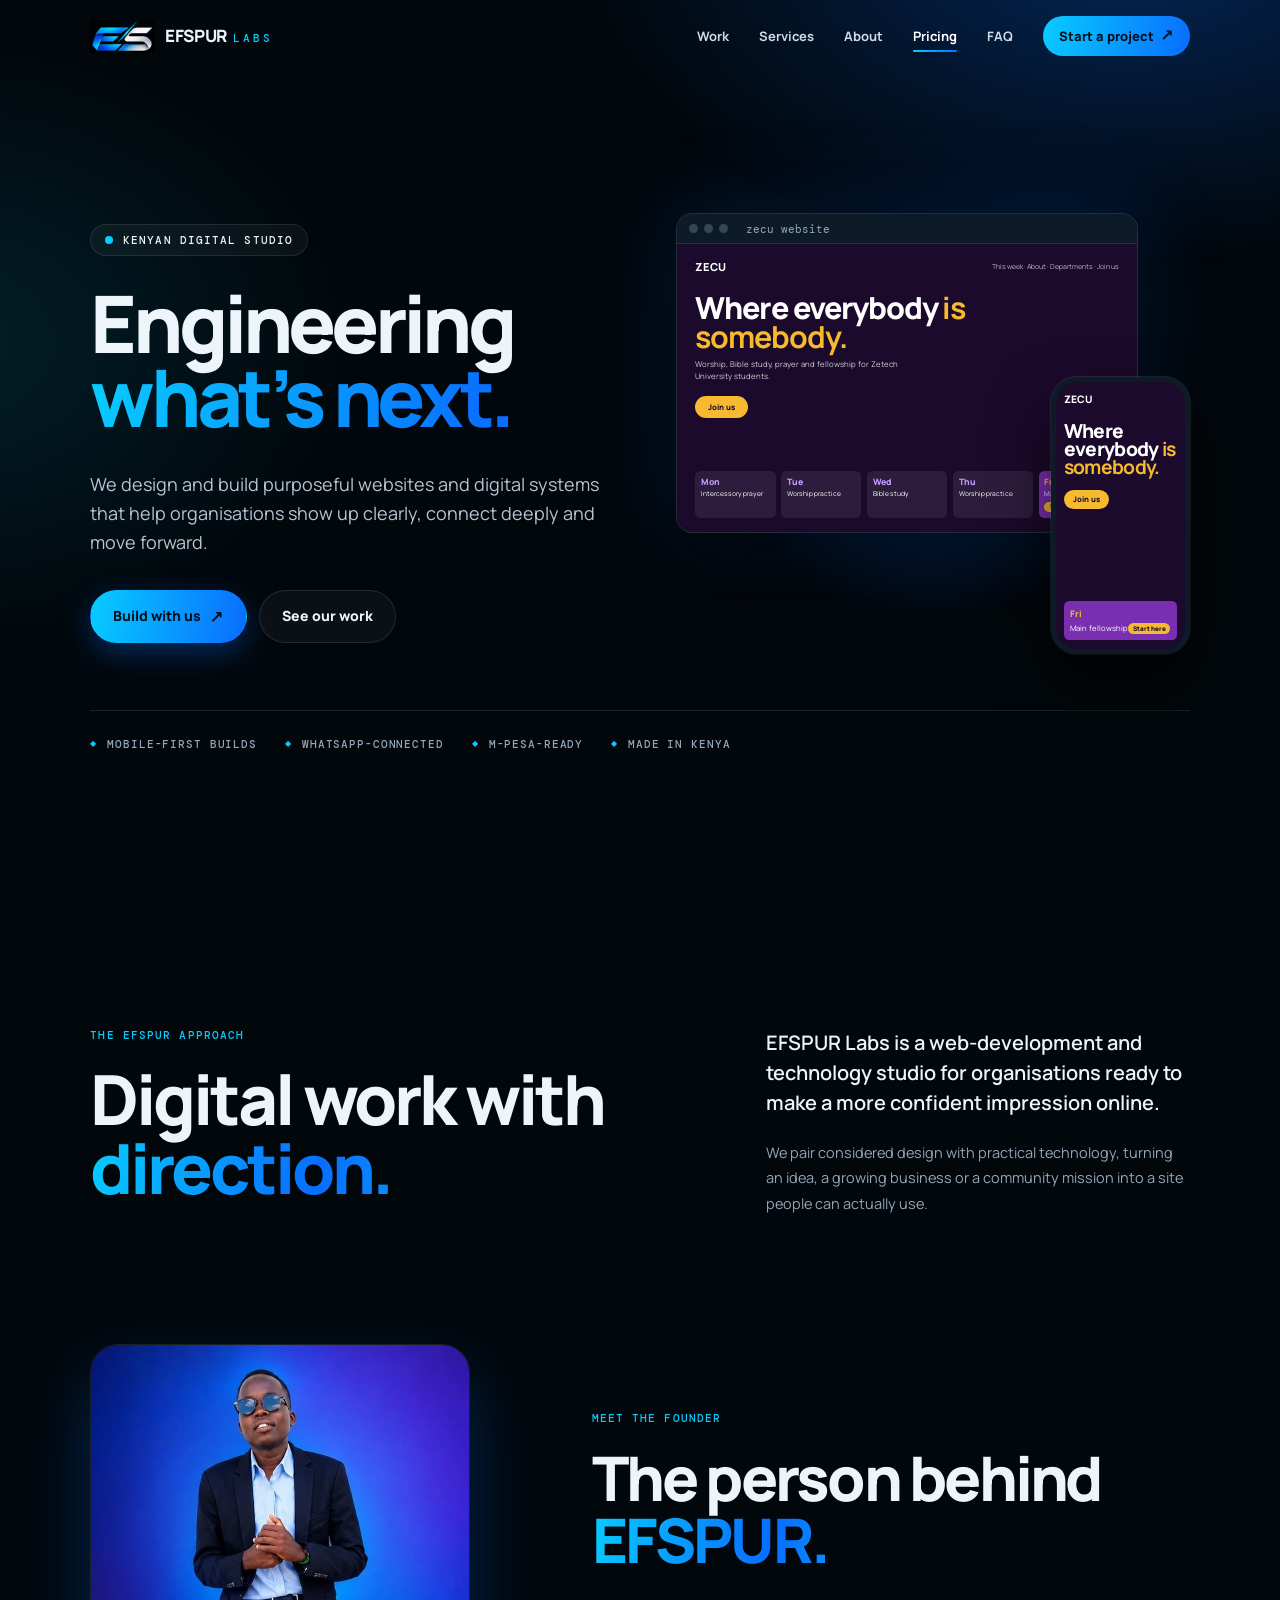
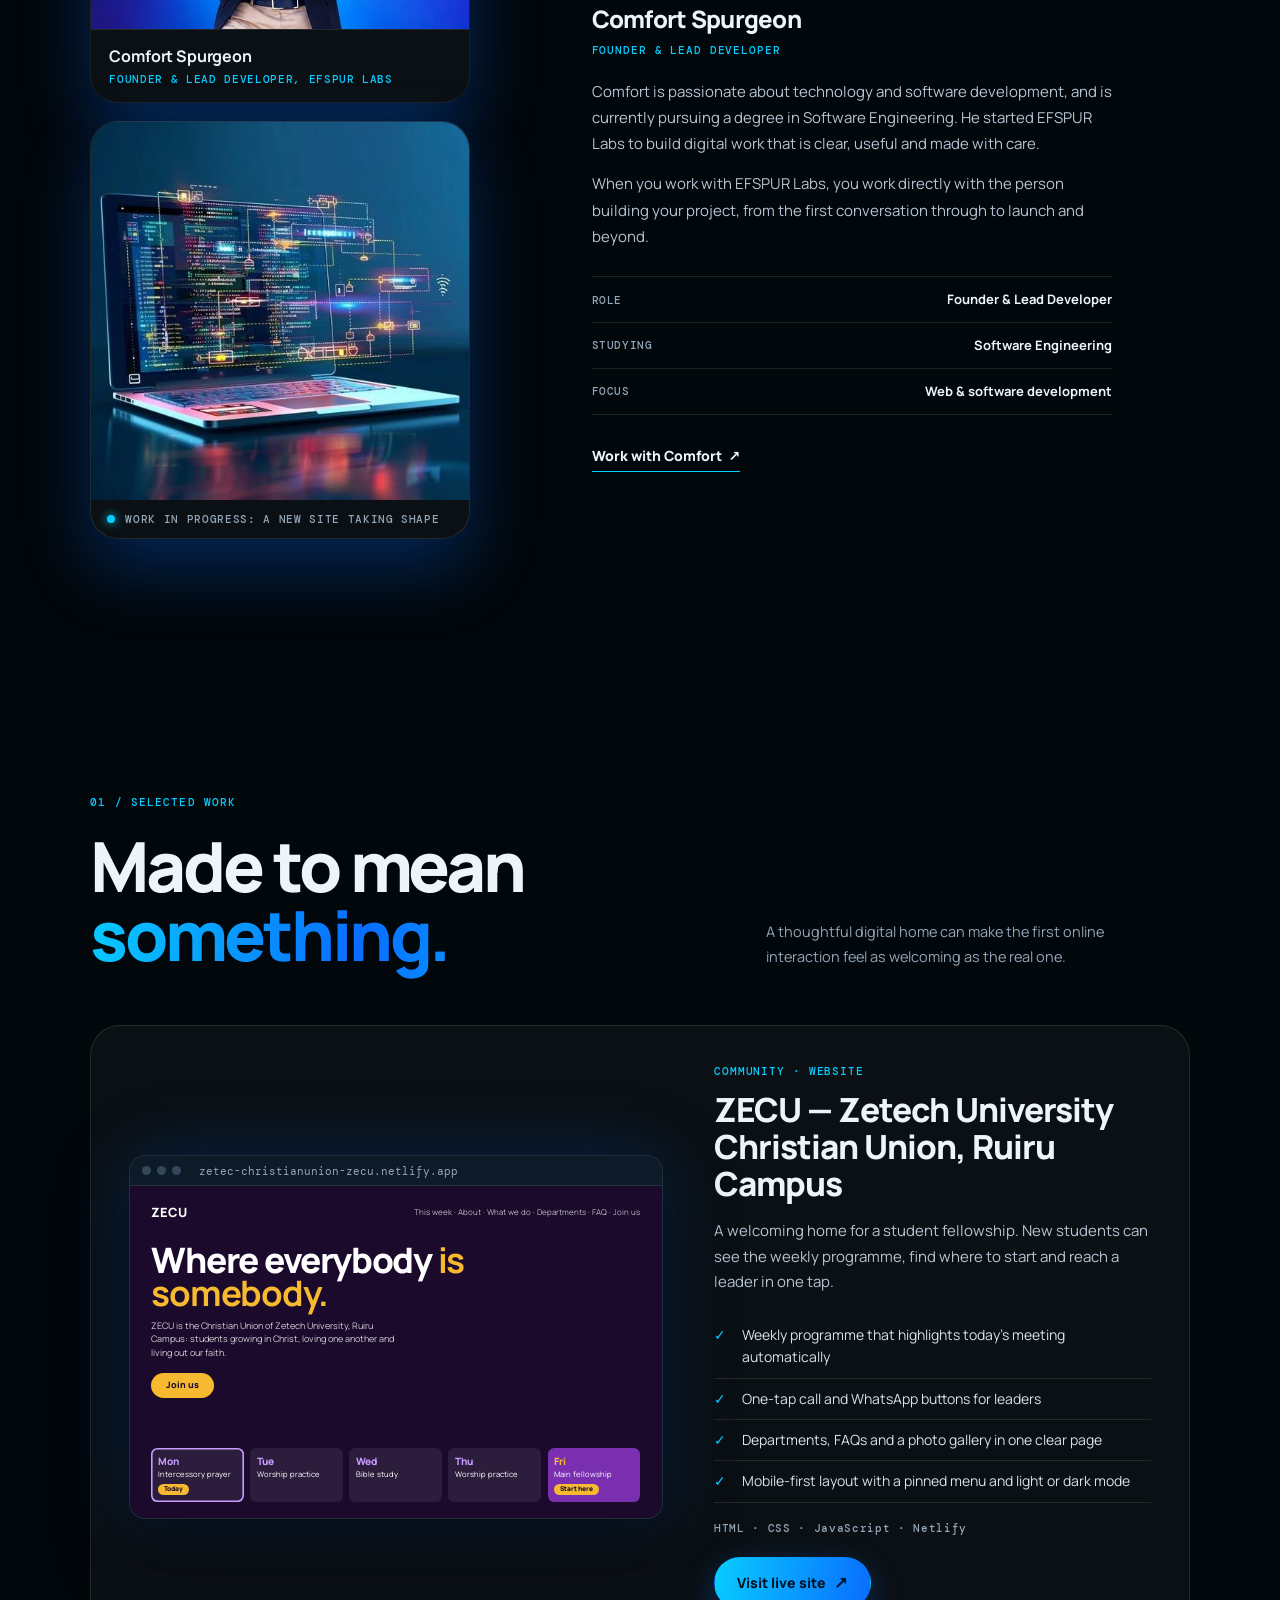
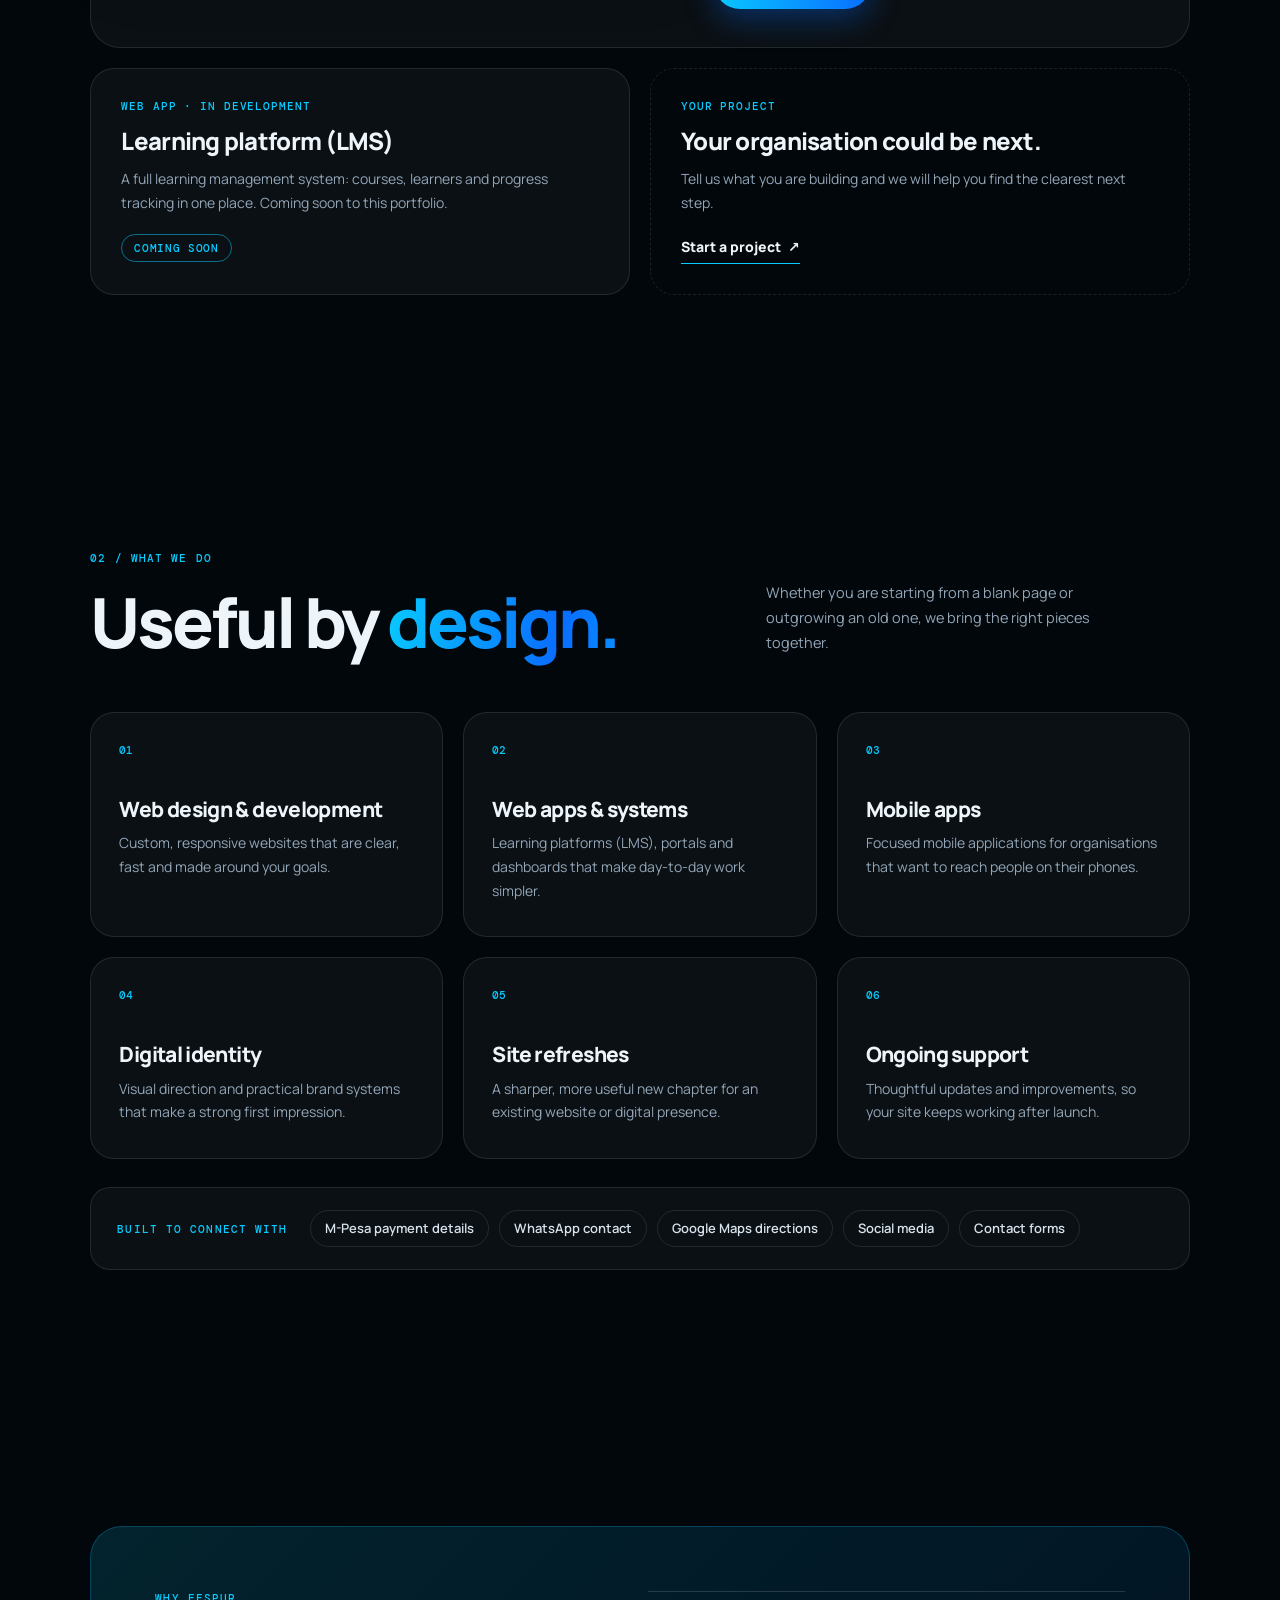
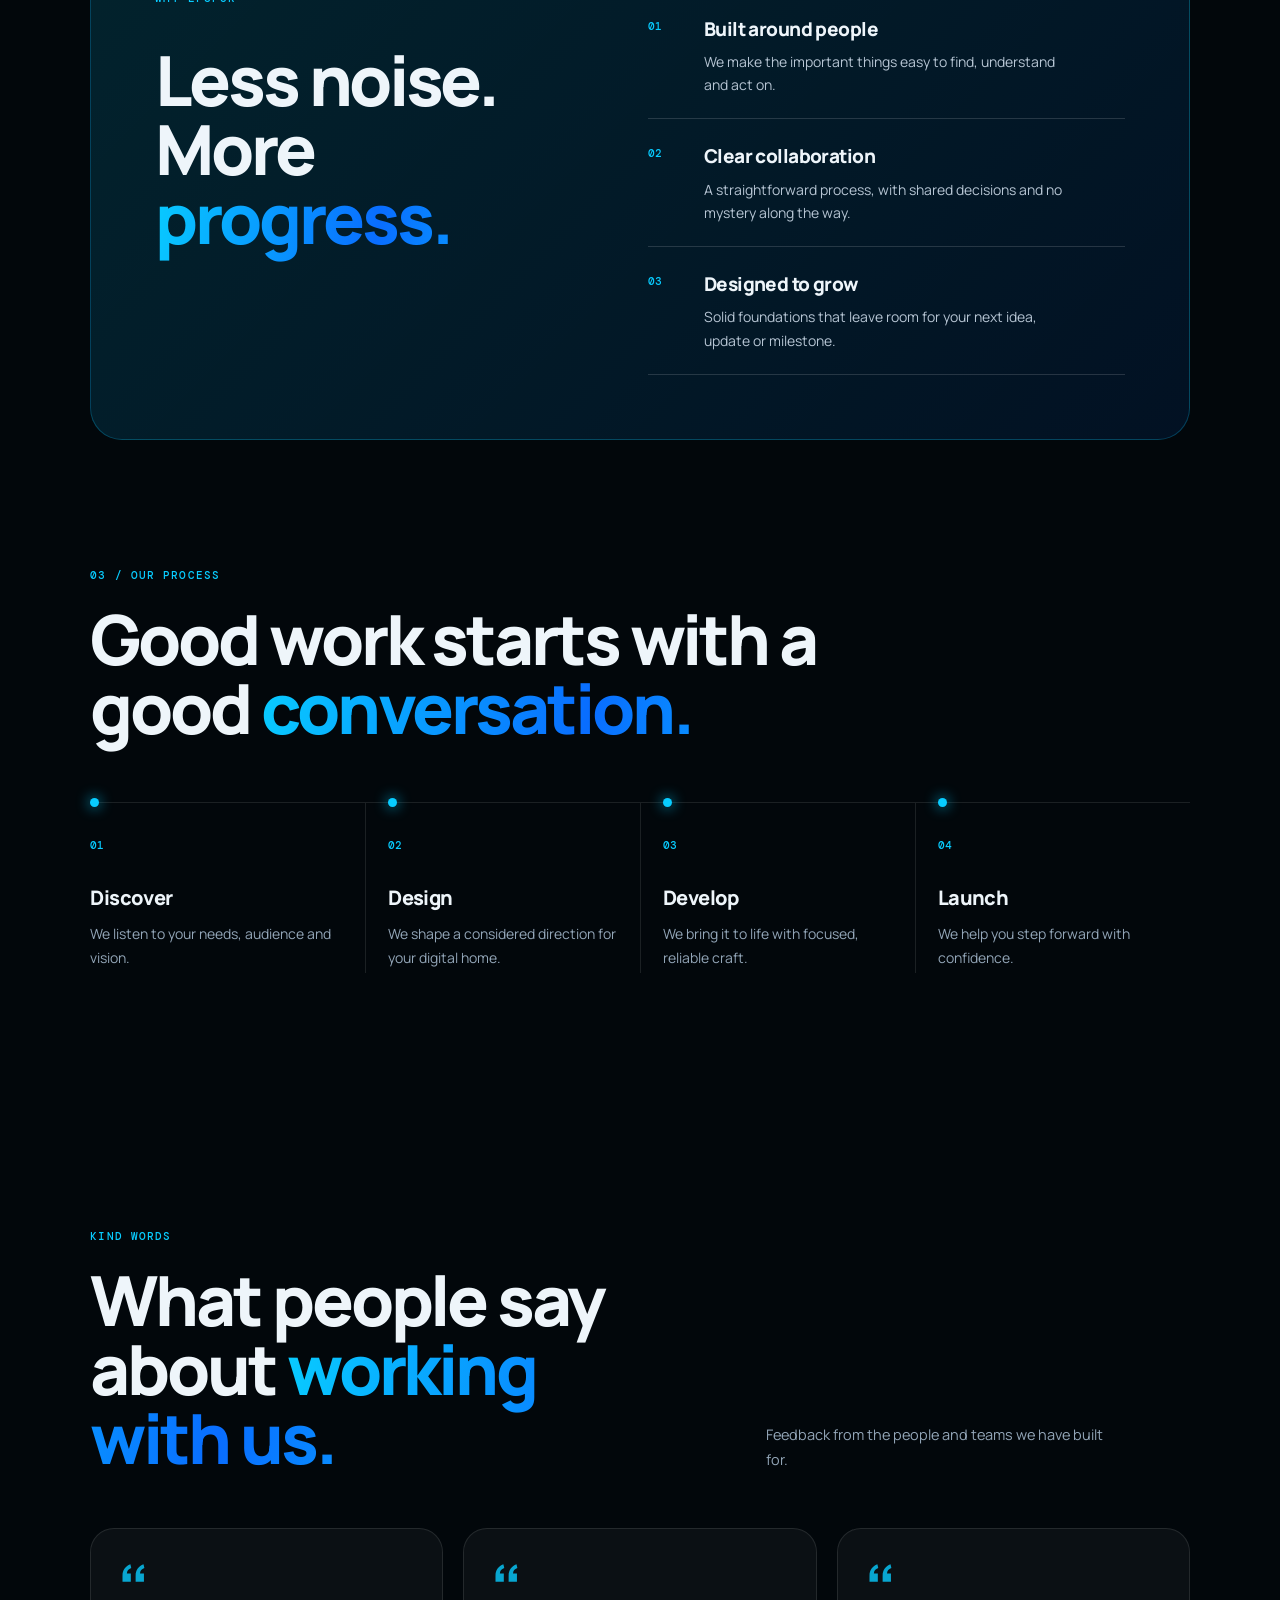
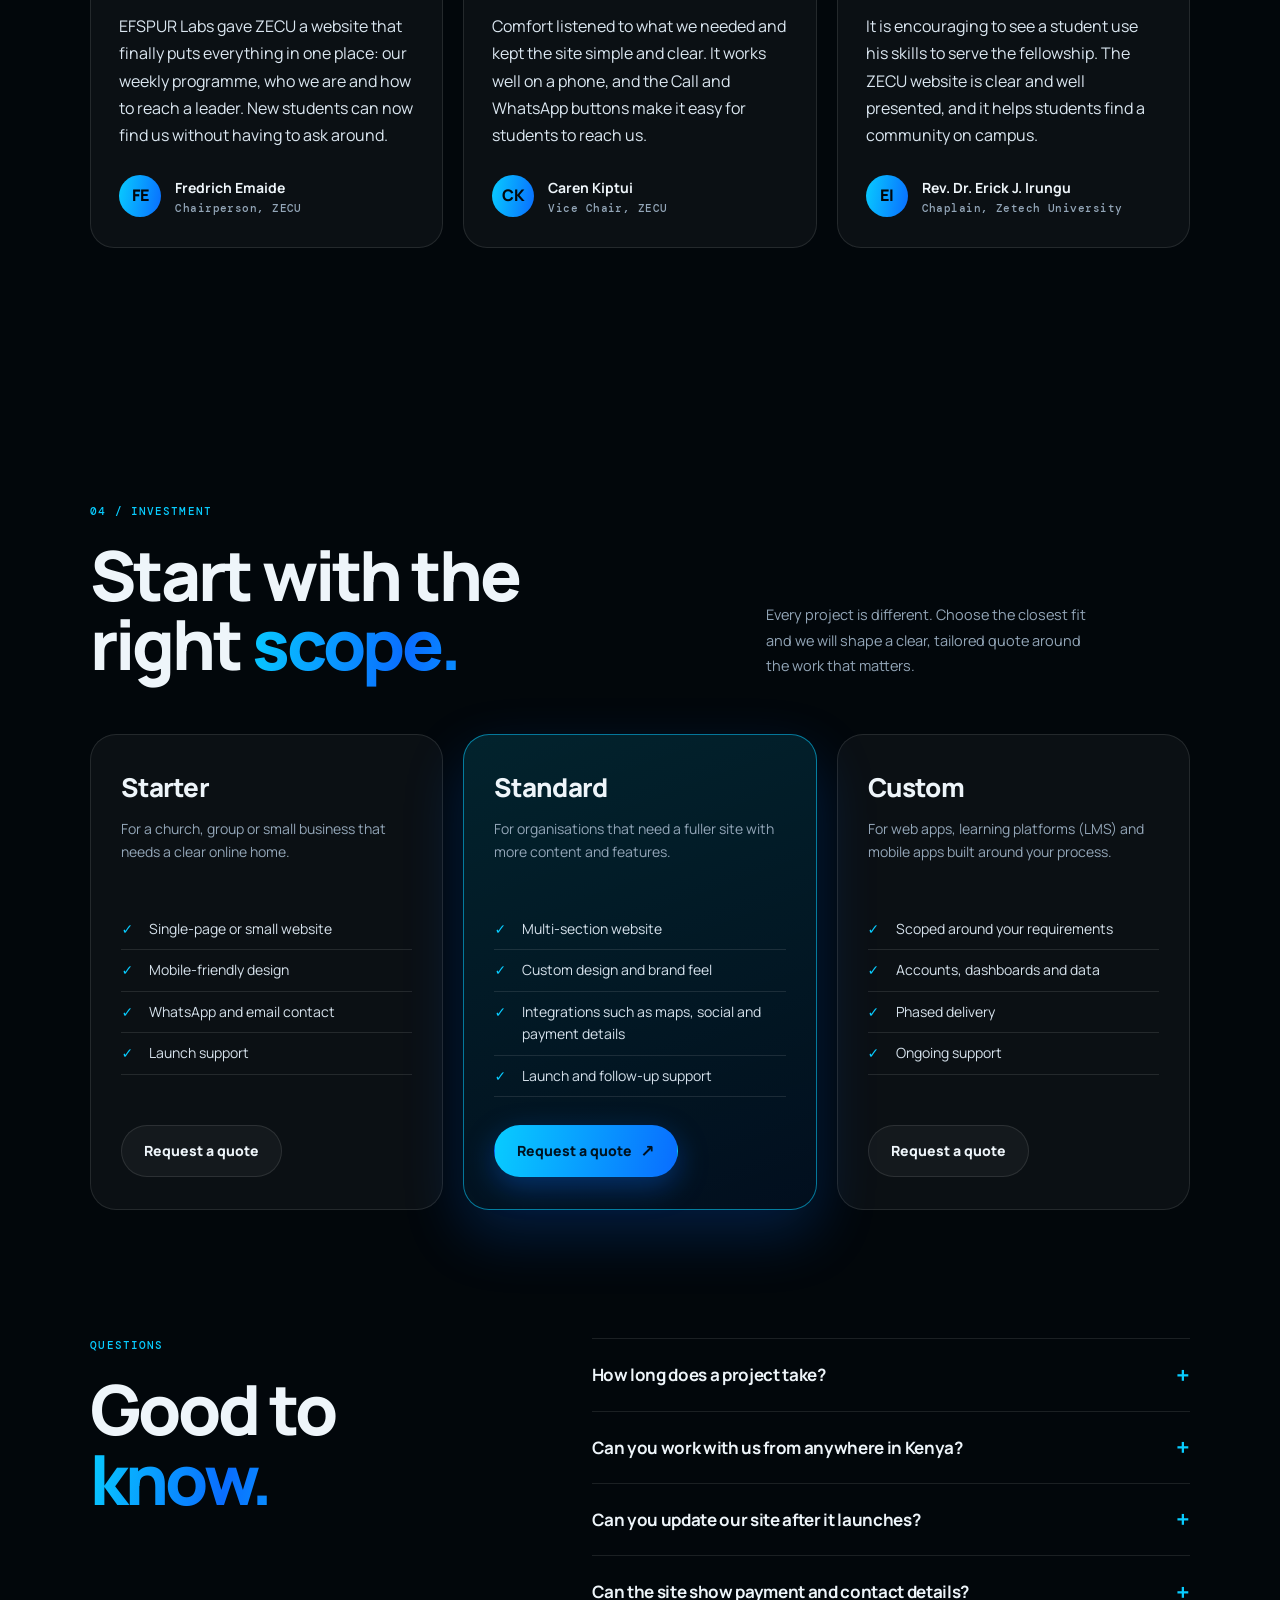
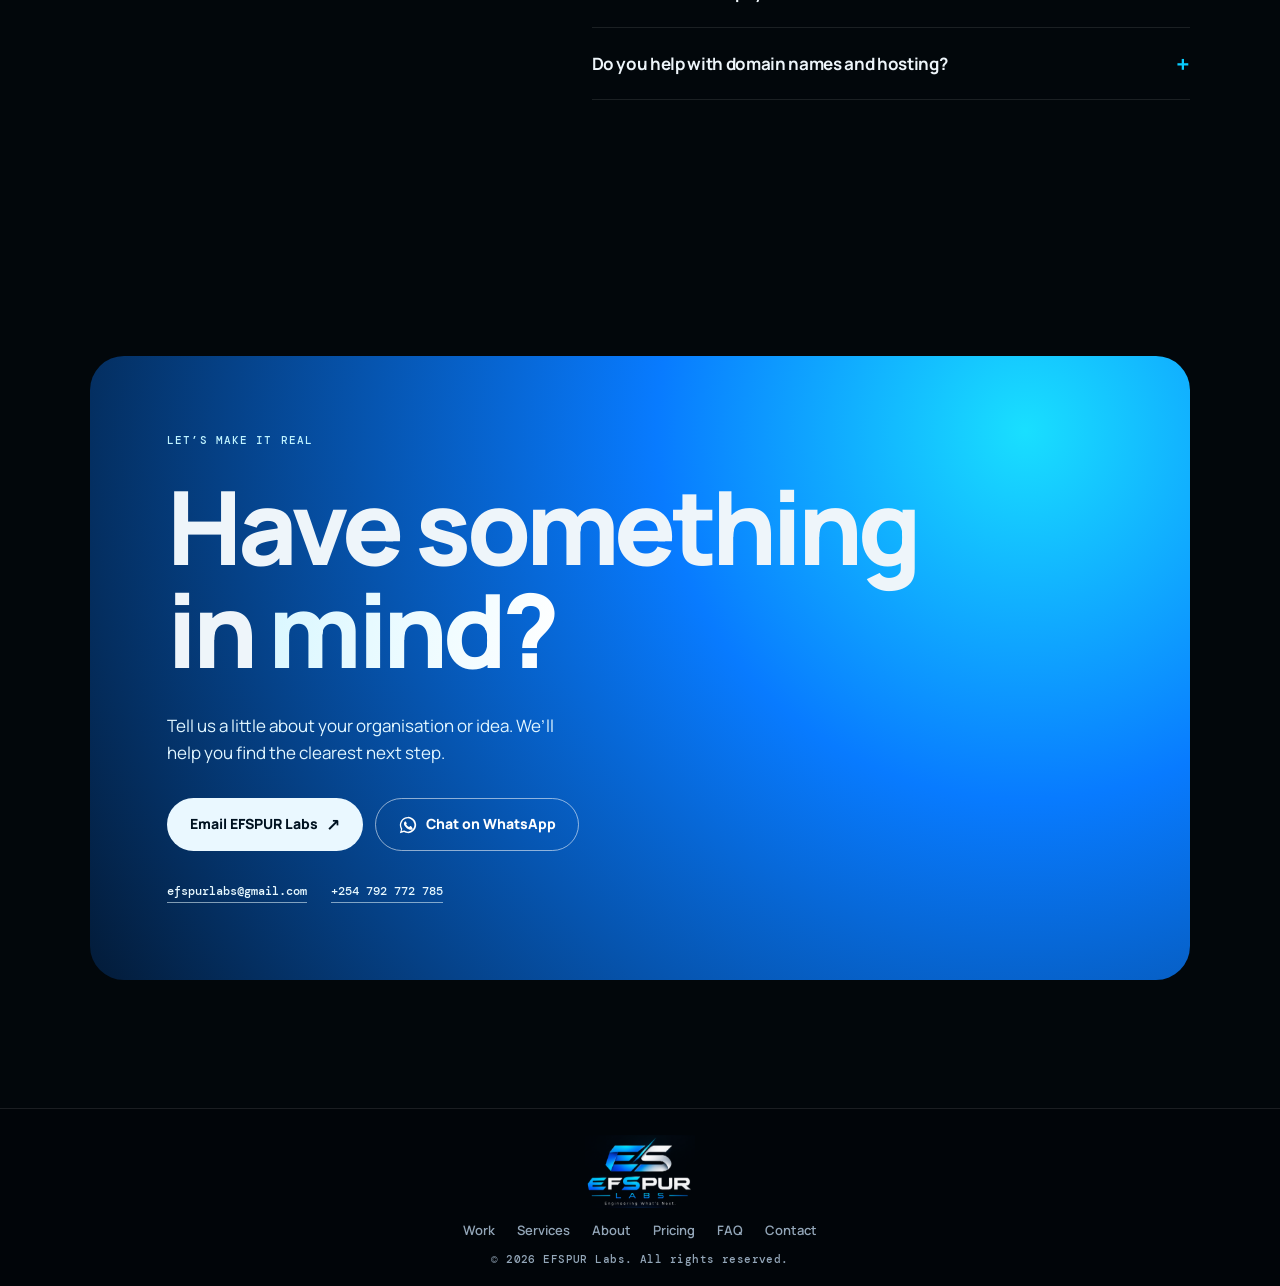
==== commit f373e504: "Add Google site verification meta tag Added Google site verification meta tag for SEO." ====
--- a/index.html
+++ b/index.html
@@ -1,6 +1,7 @@
 <!doctype html>
 <html lang="en">
 <head>
+  <meta name="google-site-verification" content="GCSx9Qun7xfTb2YabW3big7y5NtbkVDkmtl6JEK3Hd0" />
   <meta charset="UTF-8" />
   <meta name="viewport" content="width=device-width, initial-scale=1, viewport-fit=cover" />
   <title>EFSPUR Labs — Engineering What’s Next.</title>
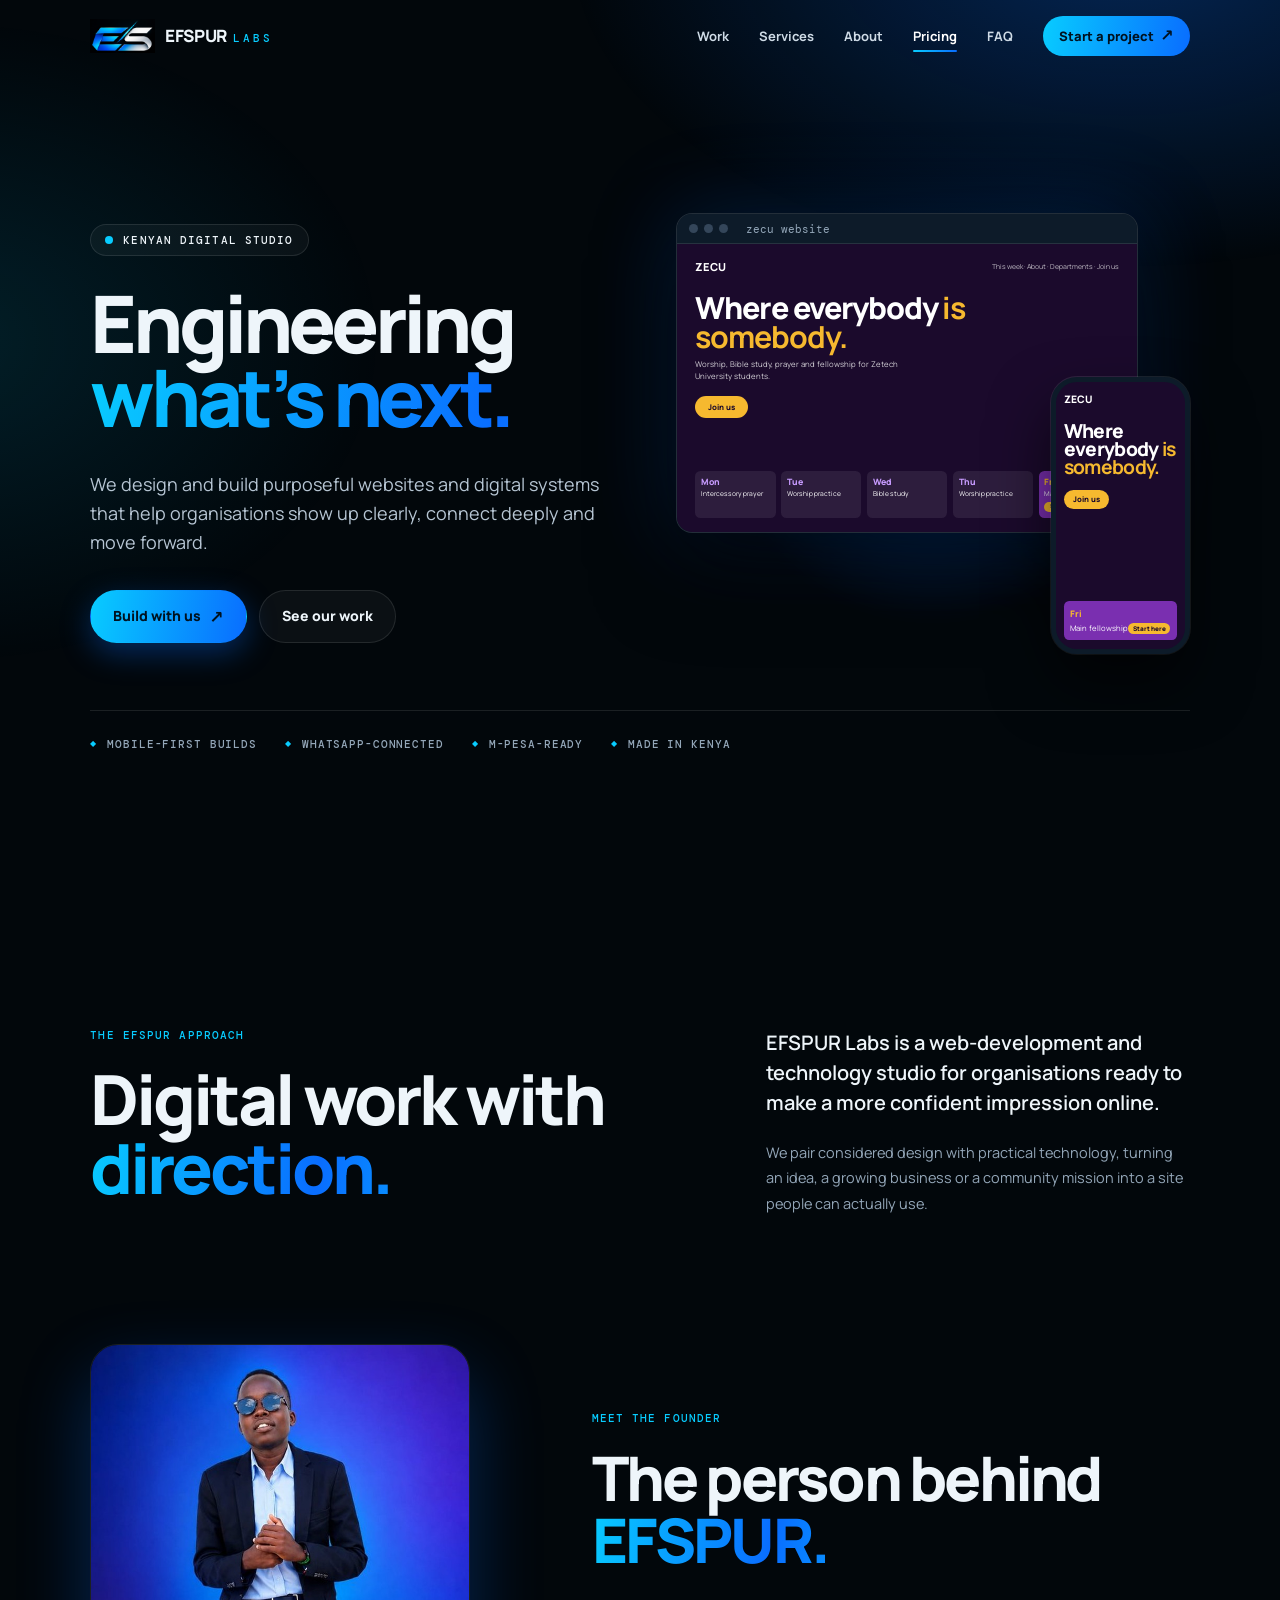
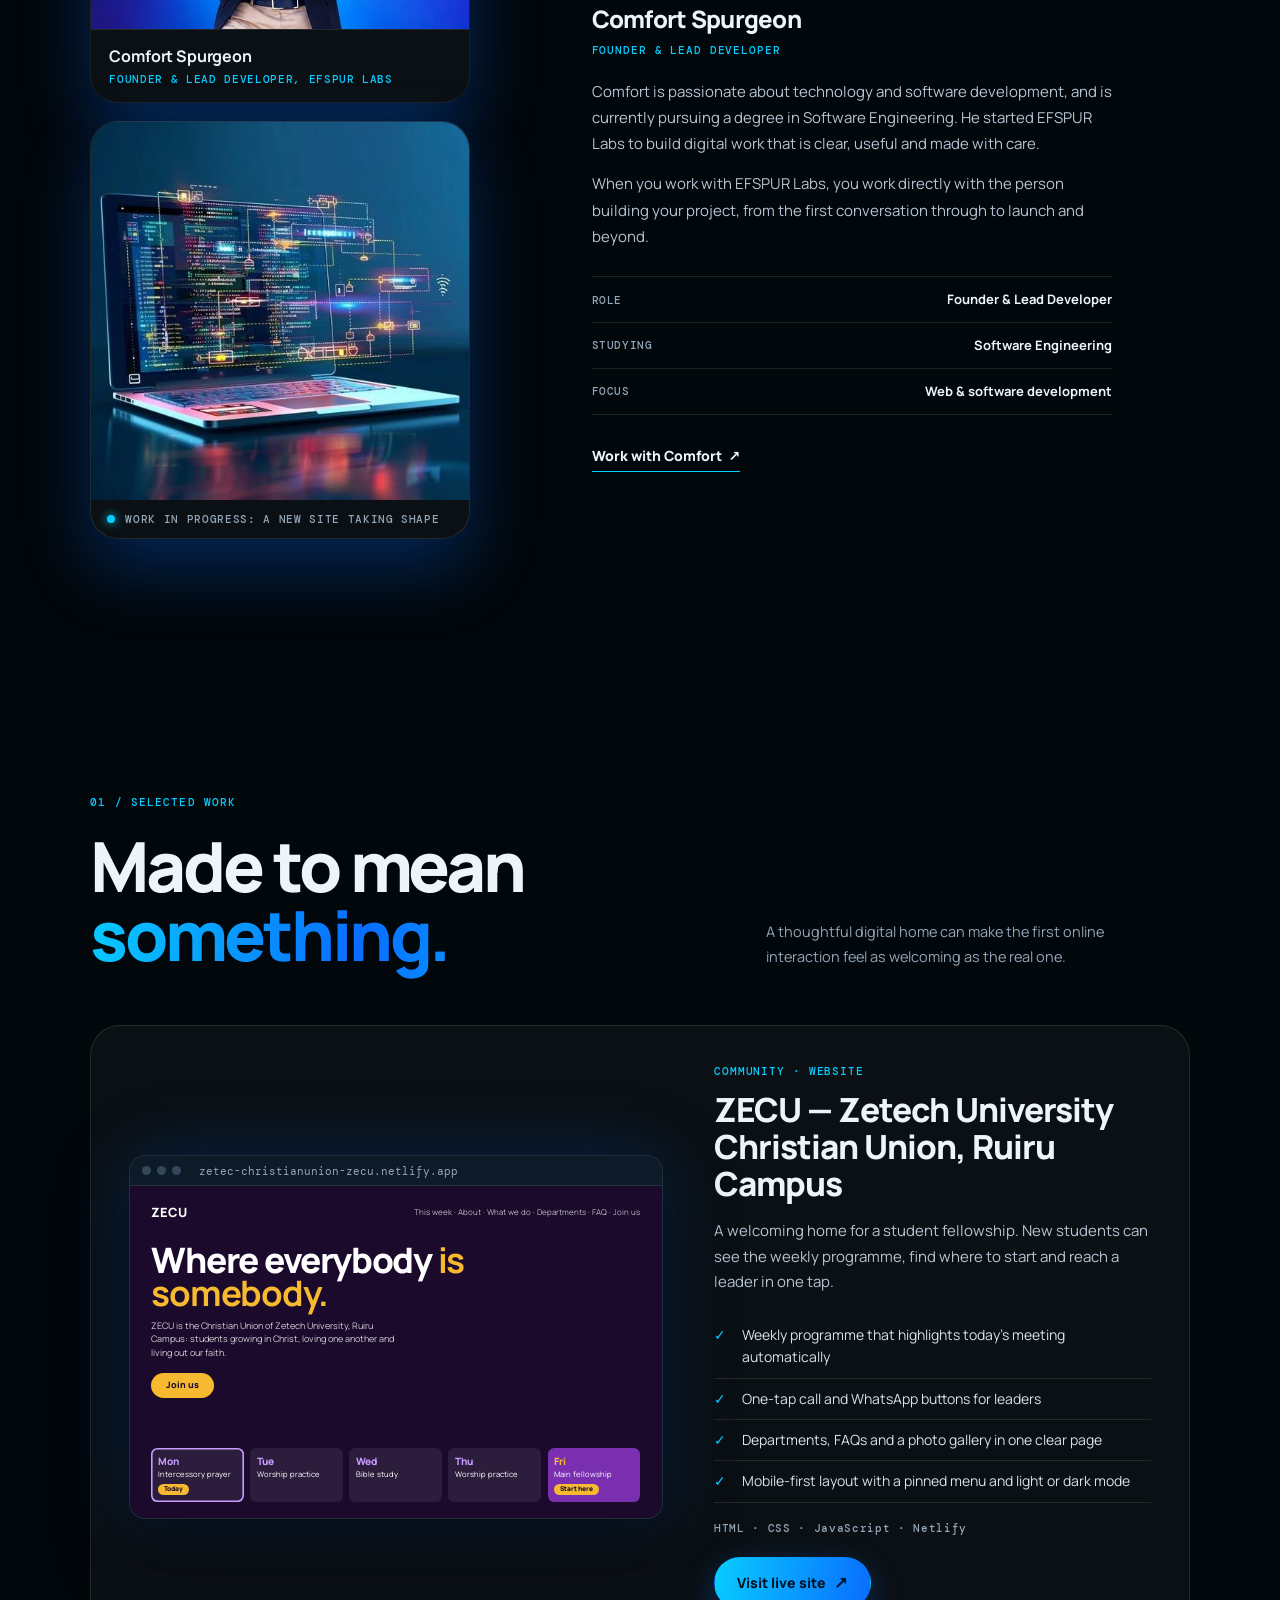
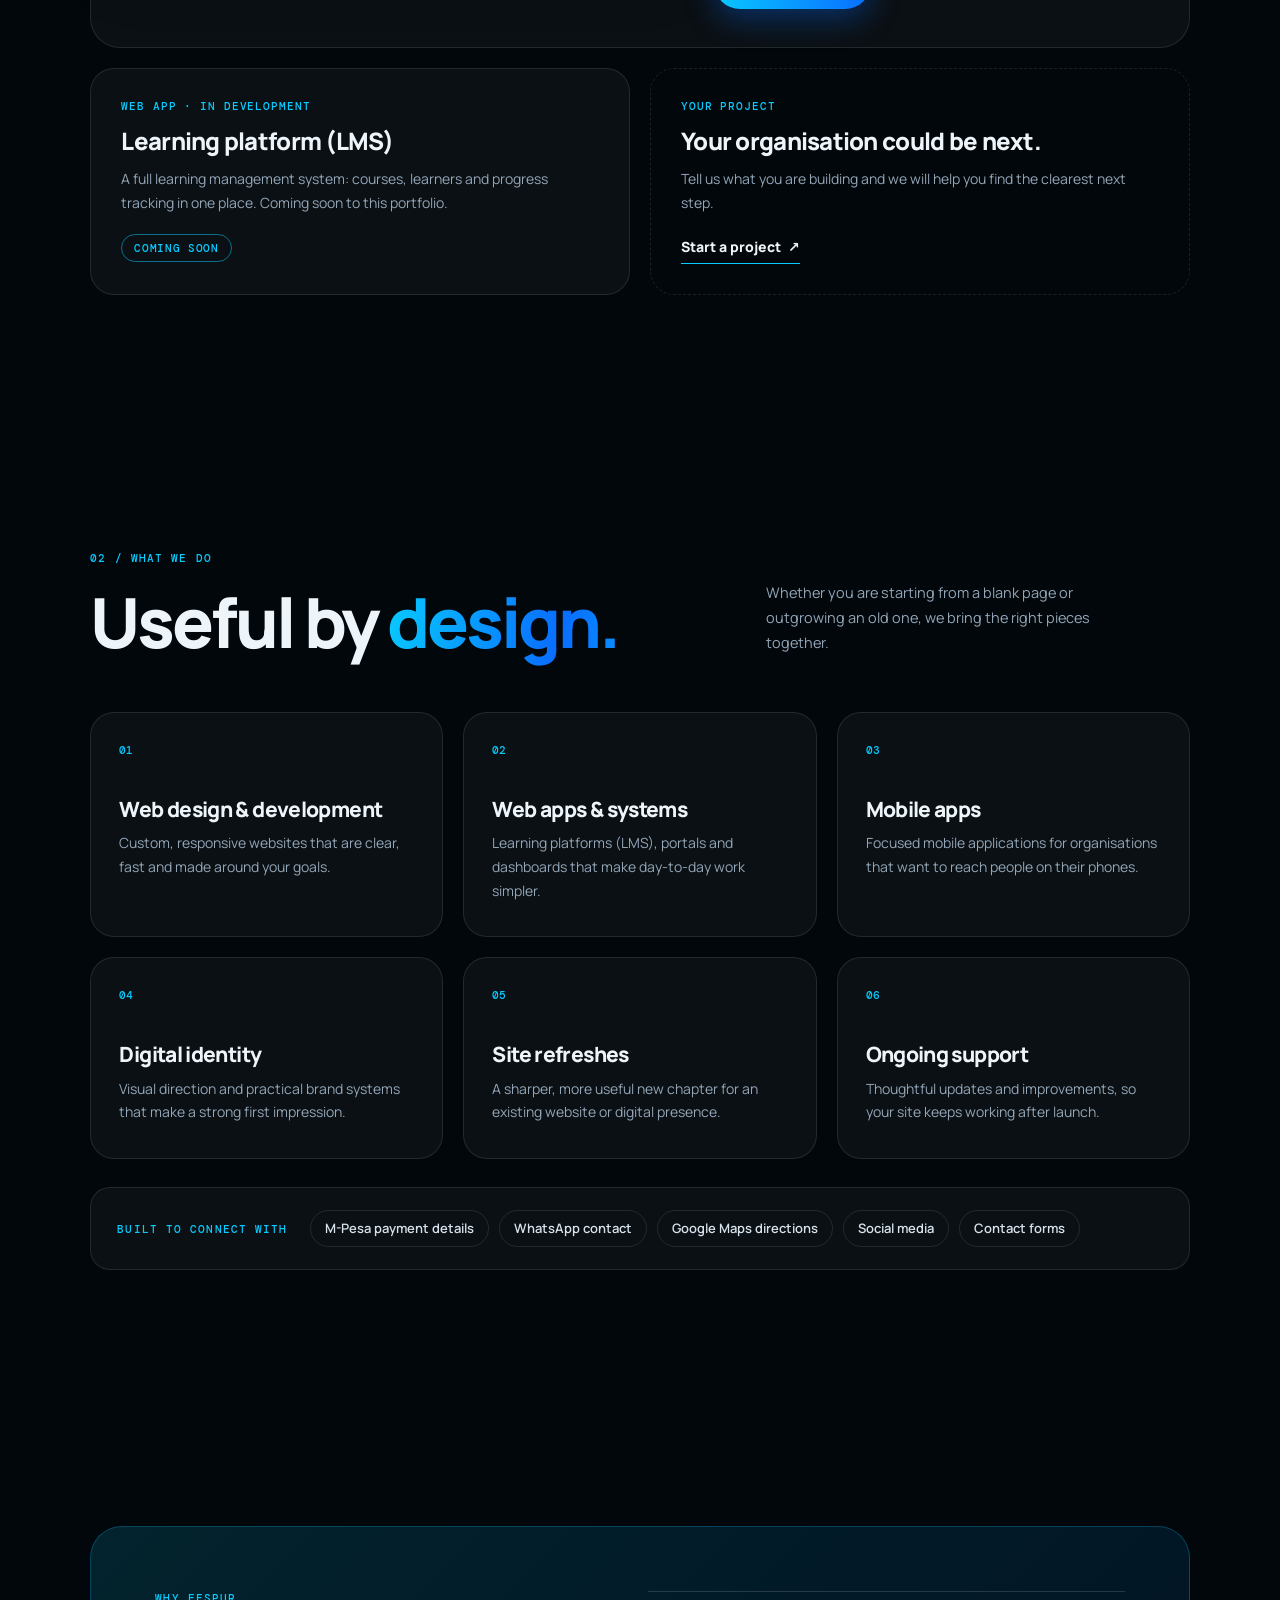
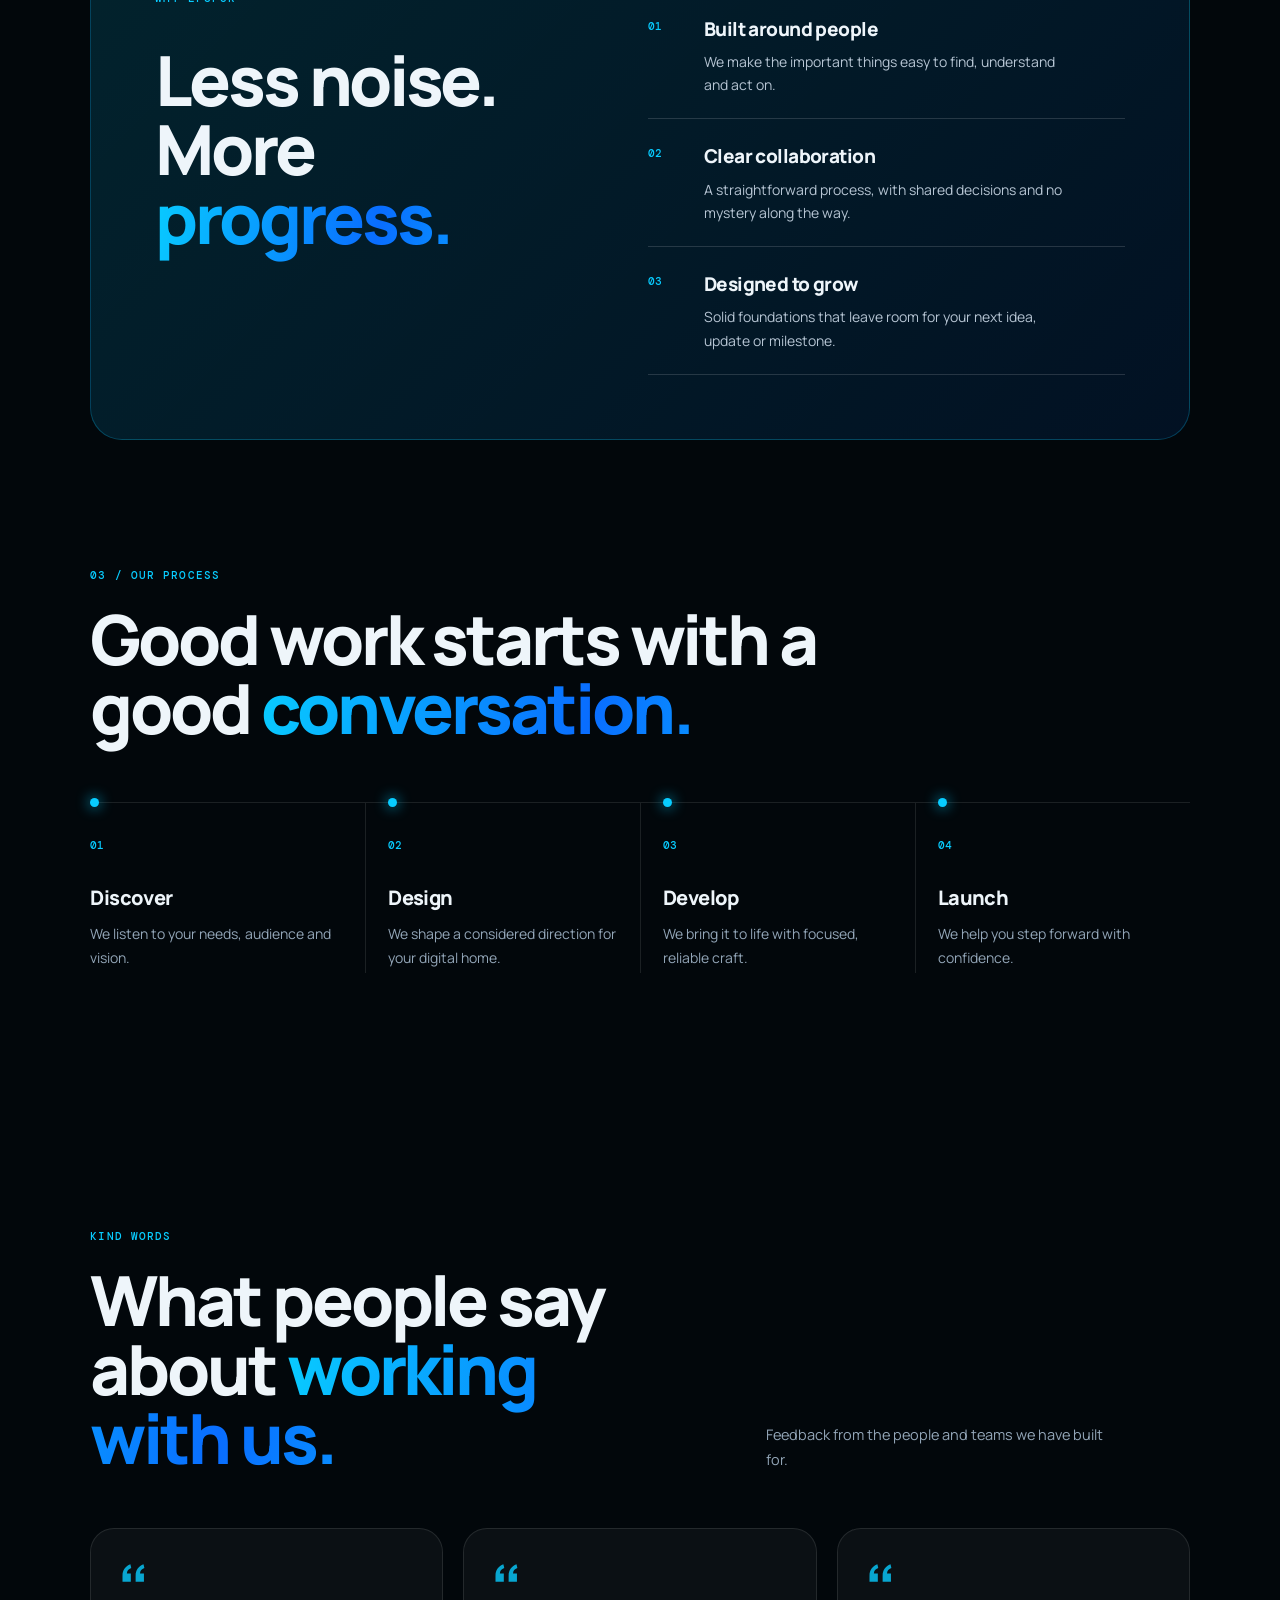
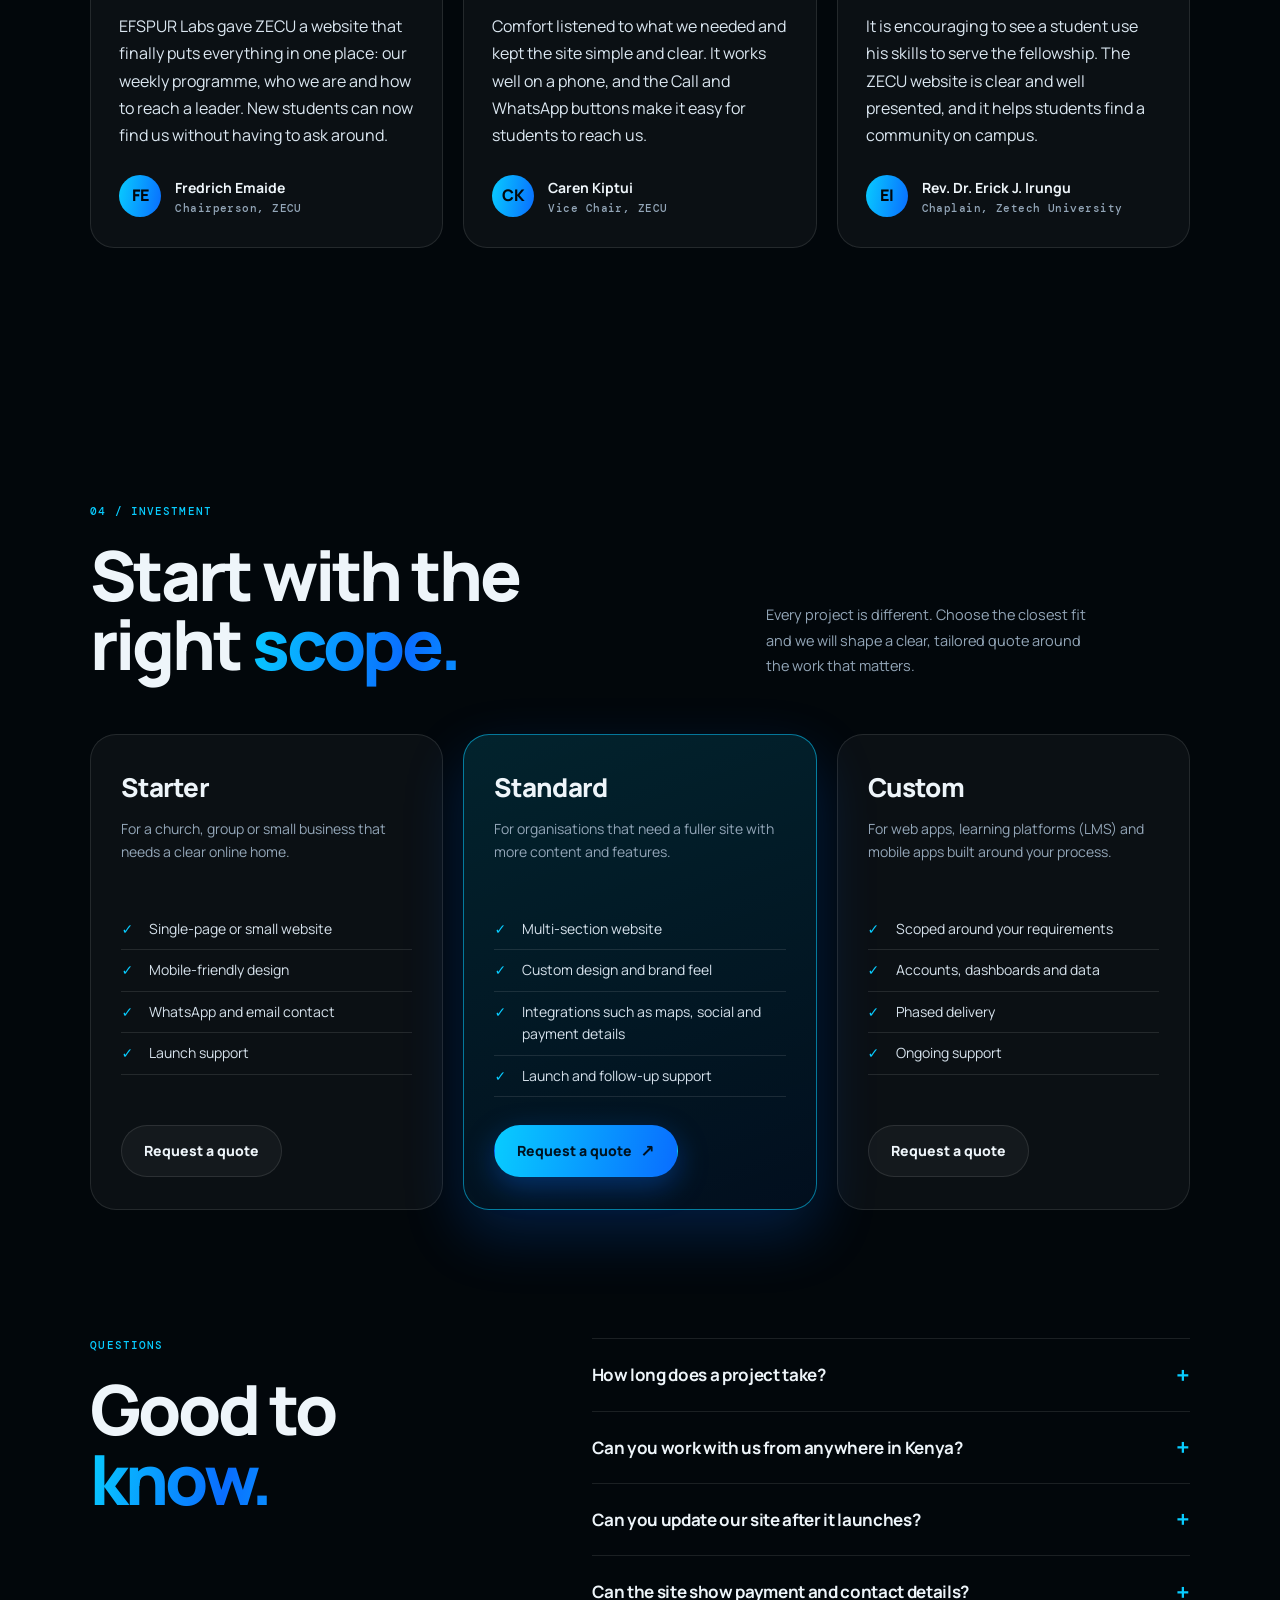
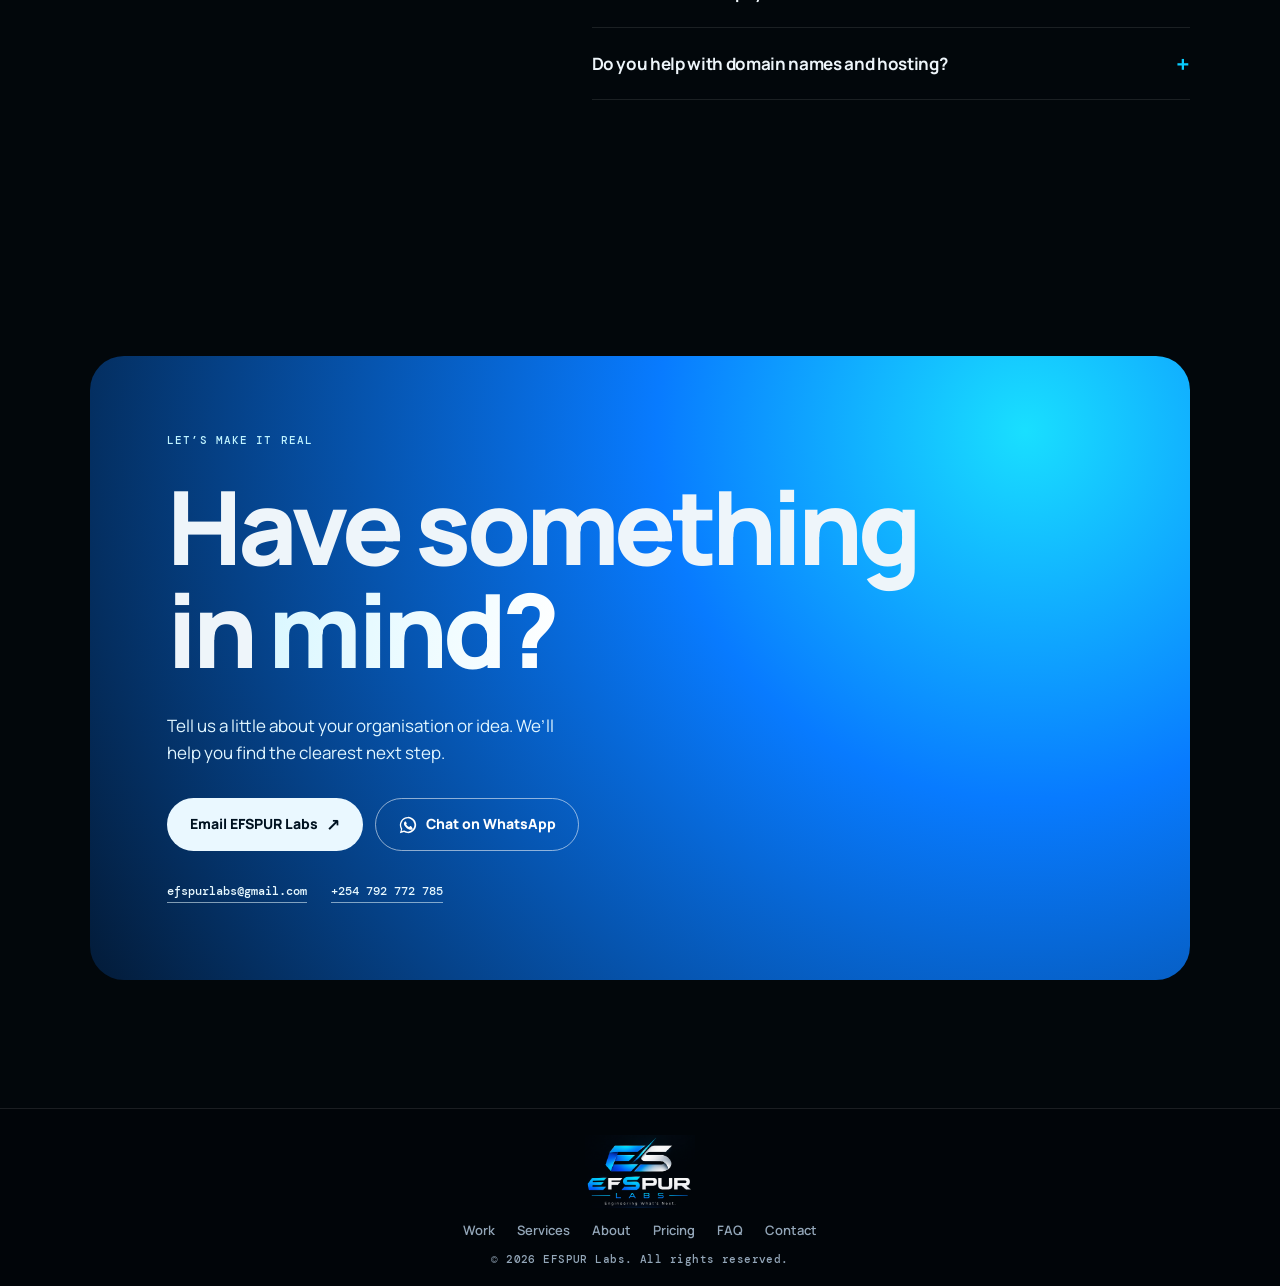
==== commit d5d04ebe: "set canonical domain for EFSPUR Labs Added a canonical link for SEO purposes." ====
--- a/index.html
+++ b/index.html
@@ -2,6 +2,7 @@
 <html lang="en">
 <head>
   <meta name="google-site-verification" content="GCSx9Qun7xfTb2YabW3big7y5NtbkVDkmtl6JEK3Hd0" />
+  <link rel="canonical" href="https://efspurlabs.co.ke/" />
   <meta charset="UTF-8" />
   <meta name="viewport" content="width=device-width, initial-scale=1, viewport-fit=cover" />
   <title>EFSPUR Labs — Engineering What’s Next.</title>
